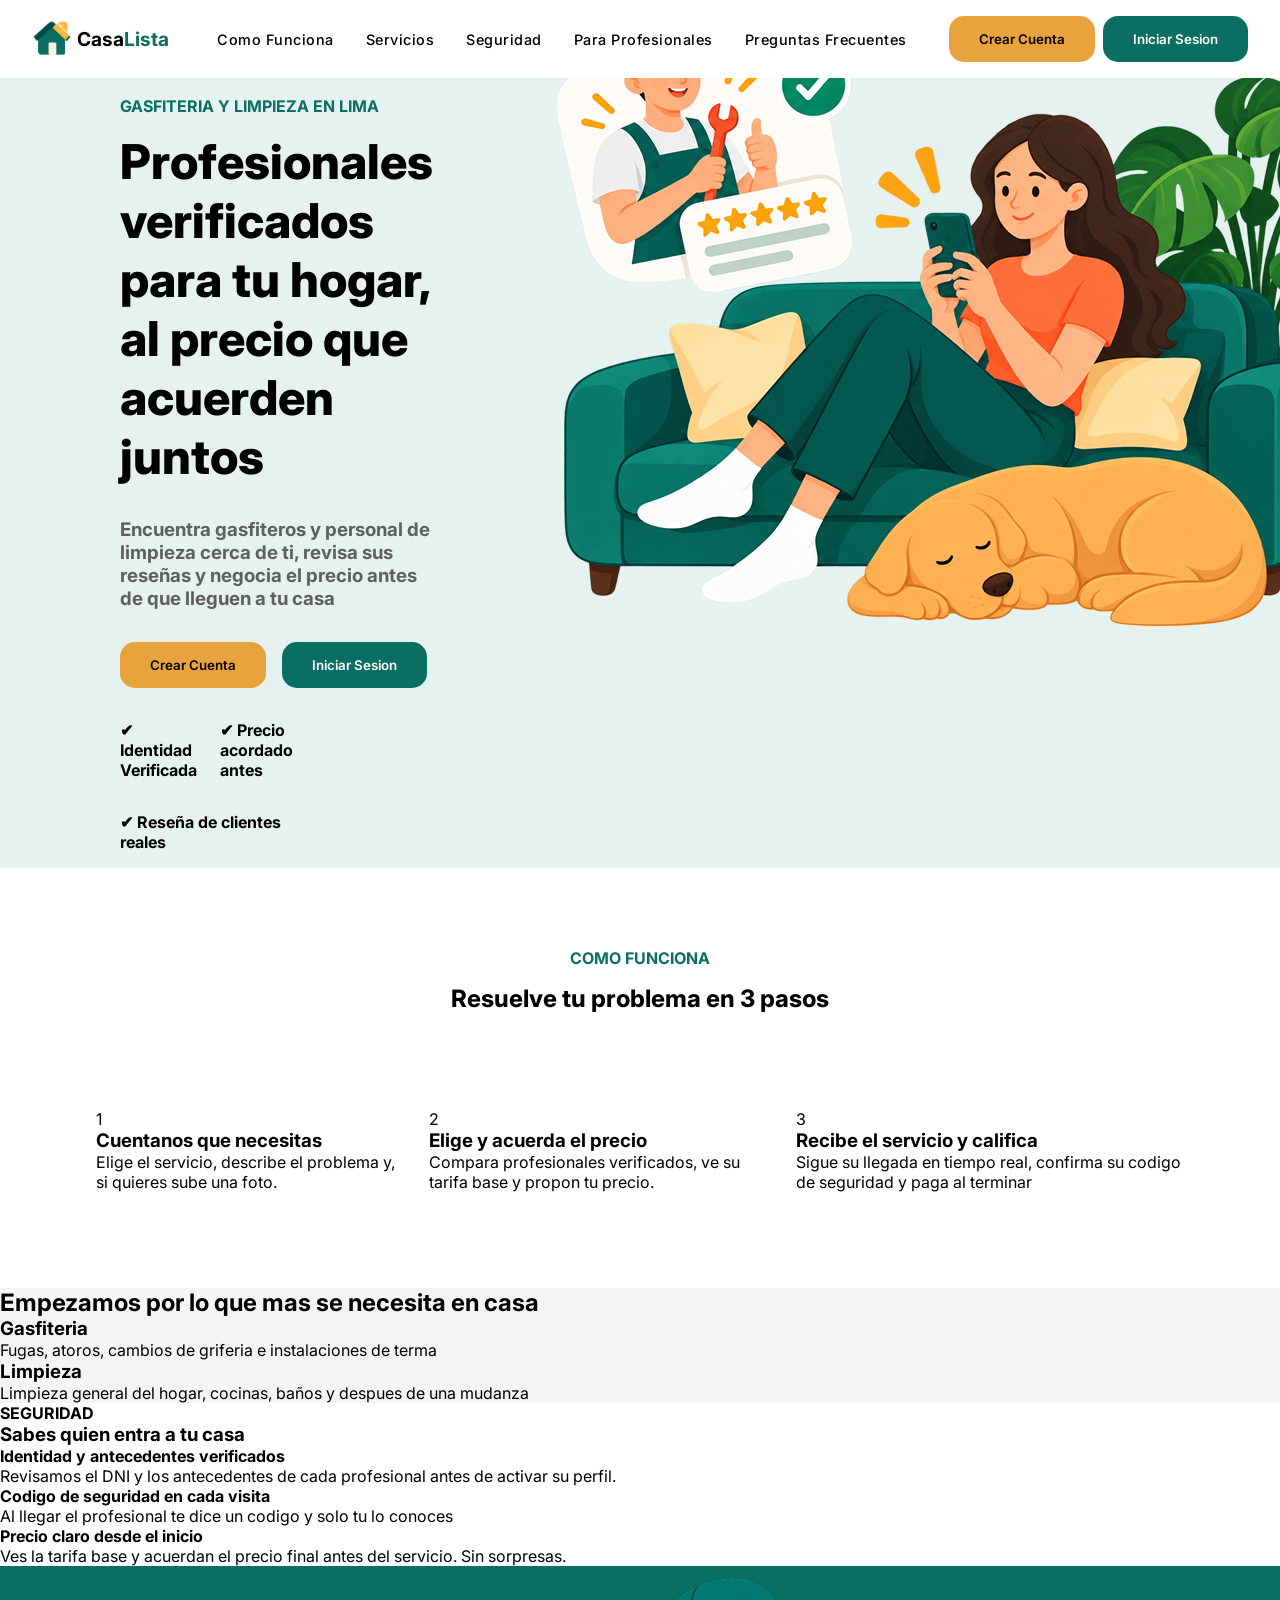
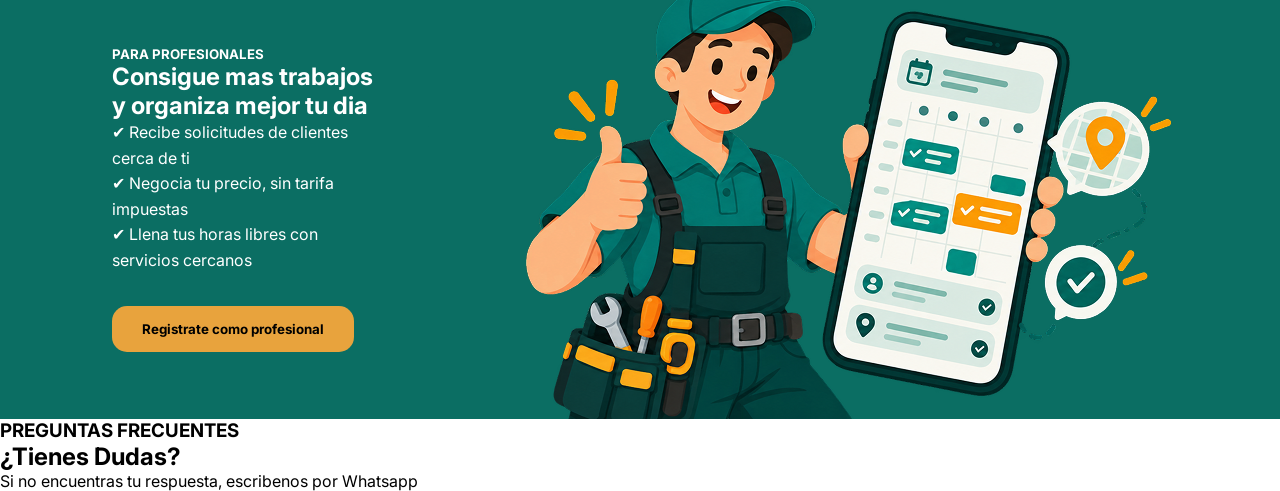
==== LandingPage/index.html @ d32127ce "volviendolo responsive" ====
<!DOCTYPE html>
<html lang="es">
<head>
    <meta charset="UTF-8">
    <meta name="viewport" content="width=device-width, initial-scale=1.0">
    <title>CasaLista</title>
    <link rel="stylesheet" href="style.css">
    <link href="https://fonts.googleapis.com/css2?family=Inter:ital,opsz,wght@0,14..32,100..900;1,14..32,100..900&display=swap" rel="stylesheet">
</head>
<body>
    <div class="BarraProgreso" id="Progreso"></div>
        <header>
            <nav>
                <div class="NavegarIzquierda">
                    <a href="#" class="LogoCasaLista">
                        <img class="IconoLogo" src="img/IconoLogo.png" alt="Logo CasaLista">
                        <span><span class="TextoLogoCasa">Casa</span><span class="TextoLogoLista">Lista</span></span>
                    </a>

                    <ul class="NavegarLink">
                        <li><a href="#ComoFunciona">Como Funciona</a></li>
                        <li><a href="#Servicios">Servicios</a></li>
                        <li><a href="#Seguridad">Seguridad</a></li>
                        <li><a href="#ParaProfesionales">Para Profesionales</a></li>
                        <li><a href="#PreguntasFrecuentes">Preguntas Frecuentes</a></li>
                    </ul>
                </div>

                <div class="NavegarBotones">
                    <button class="BotonCrearCuentaCabecera">Crear Cuenta</button>
                    <button class="BotonIniciarSesionCabecera">Iniciar Sesion</button>
                </div>
            </nav>
        </header>
    </div>

    <main>
        <section class="body1">
            <div class="ColumnaBody1">
        
                <h4 class="Frase1">GASFITERIA Y LIMPIEZA EN LIMA</h4>

                <h1 class="Frase2">Profesionales verificados para tu hogar, al precio que acuerden juntos</h1>

                <h3 class="Frase3">Encuentra gasfiteros y personal de limpieza cerca de ti, revisa sus reseñas y negocia el precio antes de que lleguen a tu casa</h3>
                
                <div class="BotonesBody1">
                    <button class="BtonCrearCuenta">Crear Cuenta</button>
                
                    <button class="BtonIniciarSesion">Iniciar Sesion</button>
                </div>
                
                <ul class="Checks1">
                    <li>✔ Identidad Verificada</li>
                    <li>✔ Precio acordado antes</li>
                </ul>

                <ul class="Checks2">
                    <li>✔ Reseña de clientes reales</li>
                </ul>
            </div>

            <div class="ImagenLandingPage1">
                <img src="img/LandingPage1.png" alt="Persona sentanda en un sofa usando la plataforma de CasaLista">
            </div>

        </section>

        <section class="Body2">

            <h4 class="Body2Frase1">COMO FUNCIONA</h4>
            <h2 class="Body2Frase2">Resuelve tu problema en 3 pasos</h2>
            <ol>
                <li class="PasosTarjeta">
                    <span class="PasoNumero">1</span>
                    <h3>Cuentanos que necesitas</h3>
                    <p>Elige el servicio, describe el problema y, si quieres sube una foto.</p>
                </li>

                <li class="PasosTarjeta">
                    <span class="PasoNumero">2</span>
                    <h3>Elige y acuerda el precio</h3>
                    <p>Compara profesionales verificados, ve su tarifa base y propon tu precio.</p>
                </li>

                <li class="PasosTarjeta">
                    <span class="PasoNumero">3</span>
                    <h3>Recibe el servicio y califica</h3>
                    <p>Sigue su llegada en tiempo real, confirma su codigo de seguridad y paga al terminar</p>
                </li>
            </ol>

        </section>

        <section class="Body3">

            <h2>Empezamos por lo que mas se necesita en casa</h2>

            <ol>
                <li class="NecesitaEnCasa">
                    <span></span>
                    <h3>Gasfiteria</h3>
                    <p>Fugas, atoros, cambios de griferia e instalaciones de terma</p>
                </li>

                <li class="NecesitaEnCasa">
                    <span></span>
                    <h3>Limpieza</h3>
                    <p>Limpieza general del hogar, cocinas, baños y despues de una mudanza</p>
                </li>
            </ol>

        </section>

        <section>
            <h4>SEGURIDAD</h4>
            <h3>Sabes quien entra a tu casa</h3>
            <ul>
                <li>
                    <h4>Identidad y antecedentes verificados</h4>
                    <p>Revisamos el DNI y los antecedentes de cada profesional antes de activar su perfil.</p>
                </li>

                <li>
                    <h4>Codigo de seguridad en cada visita</h4>
                    <p>Al llegar el profesional te dice un codigo y solo tu lo conoces</p>
                </li>
                
                <li>
                    <h4>Precio claro desde el inicio</h4>
                    <p>Ves la tarifa base y acuerdan el precio final antes del servicio. Sin sorpresas.</p>
                </li>
            </ul>  
        </section>

        <section class="Body5">
            <div class="FrasesBody5">
                <h5>PARA PROFESIONALES</h5>
                <h2>Consigue mas trabajos y organiza mejor tu dia</h2>
                <ul>
                    <li>✔ Recibe solicitudes de clientes cerca de ti</li>
                    <li>✔ Negocia tu precio, sin tarifa impuestas</li>
                    <li>✔ Llena tus horas libres con servicios cercanos</li>
                </ul>
                <button class="BotonRegistrateComoProfesional">Registrate como profesional</button>
            </div>
            <img src="img/ParaProfesionales.png" alt="Profesional agarrando un movil mostrando la app">
        </section>

        <section class="Body6">
            <h3>PREGUNTAS FRECUENTES</h3>
            <h2>¿Tienes Dudas?</h2>
            <p>Si no encuentras tu respuesta, escribenos por Whatsapp</p>
        </section>

    </main>

    <footer>

    </footer>

</body>
</html>
---- LandingPage/style.css ----
* {
    margin: 0;
    padding: 0;
    box-sizing: border-box;
    font-family: "Inter", sans-serif;

}

nav {
    display: flex;
    position: fixed;
    justify-content: space-between;
    align-items: center;
    padding: 1rem 2rem;
    width: 100%;
    background-color: white;
}

.NavegarIzquierda {
    display: flex;
    align-items: center;
    gap: 3rem;
}

.LogoCasaLista {
    display: flex;
    align-items: center;
    gap: 5px;
    text-decoration: none;
    flex-shrink: 0;
    font-family: "Inter", sans-serif;
}

.IconoLogo {
    width: 40px;
    height: 40px;
    object-fit: contain;
    display: block;
}

.LogoCasaLista > span {
    display: inline-block;
    font-size: 1.2rem;
    font-weight: 700;
    white-space: nowrap;
}

.TextoLogoCasa {
    color: black;
}

.TextoLogoLista{
    color: #0B6E63;
}

.NavegarLink {
    display: flex;
    align-items: center;
    gap: 2rem;
    list-style: none;
    font-family: "Inter", sans-serif;
    text-decoration: none;
}
.NavegarLink a {
    text-decoration: none;
    color: black;
    font-family: "Inter", sans-serif;
    font-size: 0.9rem;
    font-weight: 500;
    letter-spacing: 0.5px;
    transition: color 0.3s;
}
.NavegarLink a:hover, .NavegarLink a.activo {
    color: #0B6E63;
    text-decoration: none;
}
.NavegarBotones {
    display: flex;
    align-items: center;
    gap: 0.5rem;
    flex-shrink: 0;
}

.BotonCrearCuentaCabecera {
    background-color: #E8A33D;
    color: black;
    border: none;
    border-radius: 15px;
    font-family: "Inter", sans-serif;
    font-weight: 600;
    padding: 15px 30px;
    cursor: pointer;
    white-space: nowrap;
}

.BotonIniciarSesionCabecera {
    background-color: #0B6E63;
    color: white;
    border: none;
    border-radius: 15px;
    font-family: "Inter", sans-serif;
    font-weight: 600;
    padding: 15px 30px;
    cursor: pointer;
    white-space: nowrap;
}

.body1 {
    font-family: "Inter", sans-serif;
    background-color: #E6F2F0;
    display: flex;
}
.ColumnaBody1{
    width: 70%;
}
.ImagenLandingPage1{
    width: 30;
}
.Frase1 {
    color: #0B6E63;
    padding: 6rem 0rem 0rem 7.5rem;
}
.Frase2 {
    font-size: 3rem;
    font-weight:800;
    padding: 1rem 0rem 1rem 7.5rem;

}

.Frase3 {
    color: #5F5F5F;
    padding: 1rem 0rem 1rem 7.5rem;

}
.BotonesBody1{
    display: flex;
    padding: 1rem 0rem 1rem 7.5rem;
    align-items: center;
    gap: 1rem;
    flex-shrink: 0;
    
}
.BtonCrearCuenta {
    background-color: #E8A33D;
    color: black;
    border: none;
    border-radius: 15px;
    font-family: "Inter", sans-serif;
    font-weight: 600;
    padding: 15px 30px;
    cursor: pointer;
    white-space: nowrap;
}

.BtonIniciarSesion {
    background-color: #0B6E63;
    color: white;
    border: none;
    border-radius: 15px;
    font-family: "Inter", sans-serif;
    font-weight: 600;
    padding: 15px 30px;
    cursor: pointer;
    white-space: nowrap;
}
.Checks1{
    display: flex;
    padding: 1rem 7.5rem 1rem 7.5rem;
    align-items: center;
    gap: 1rem;
    list-style-type: none;
    font-weight: 700;
}
.Checks2{
    padding: 1rem 7.5rem 1rem 7.5rem;
    align-items: center;
    list-style-type: none;
    font-weight: 700;

}

.Body2{
    background-color: white;
}
.Body2Frase1{
    text-align: center;
    color: #0B6E63;
    padding: 5rem 0rem 1rem 0rem;
}
.Body2Frase2{
    text-align: center;
    font-weight: 750;
}
.Body2 ol{
    display: flex;
    list-style-type: none;
    padding: 6rem;
    align-items: center;
    gap: 2rem;
    
}
.Body3{
    background-color: #F4F4F4;
}
.Body5{
    background-color: #0B6E63;
    display: flex;
}
.FrasesBody5{
    color: white;
    padding: 5rem 0rem 3rem 7rem;
}
.FrasesBody5 ul{
    line-height: 1.6;
    list-style-type: none;
    padding: 0rem 0rem 2rem 0rem;
}
.BotonRegistrateComoProfesional{
    background-color: #E8A33D;
    border-radius: 15px;
    border: none;
    padding: 15px 30px;
    font-weight: 700;
}

@media (max-width: 768px) {
    .body1{
        flex-direction: column;
    }
    .Body5 {
        flex-direction: column; /* Esto cambia la fila por una columna */
    }
    .FrasesBody5{
        padding: 5rem 1rem 3rem 1rem;
    }
}
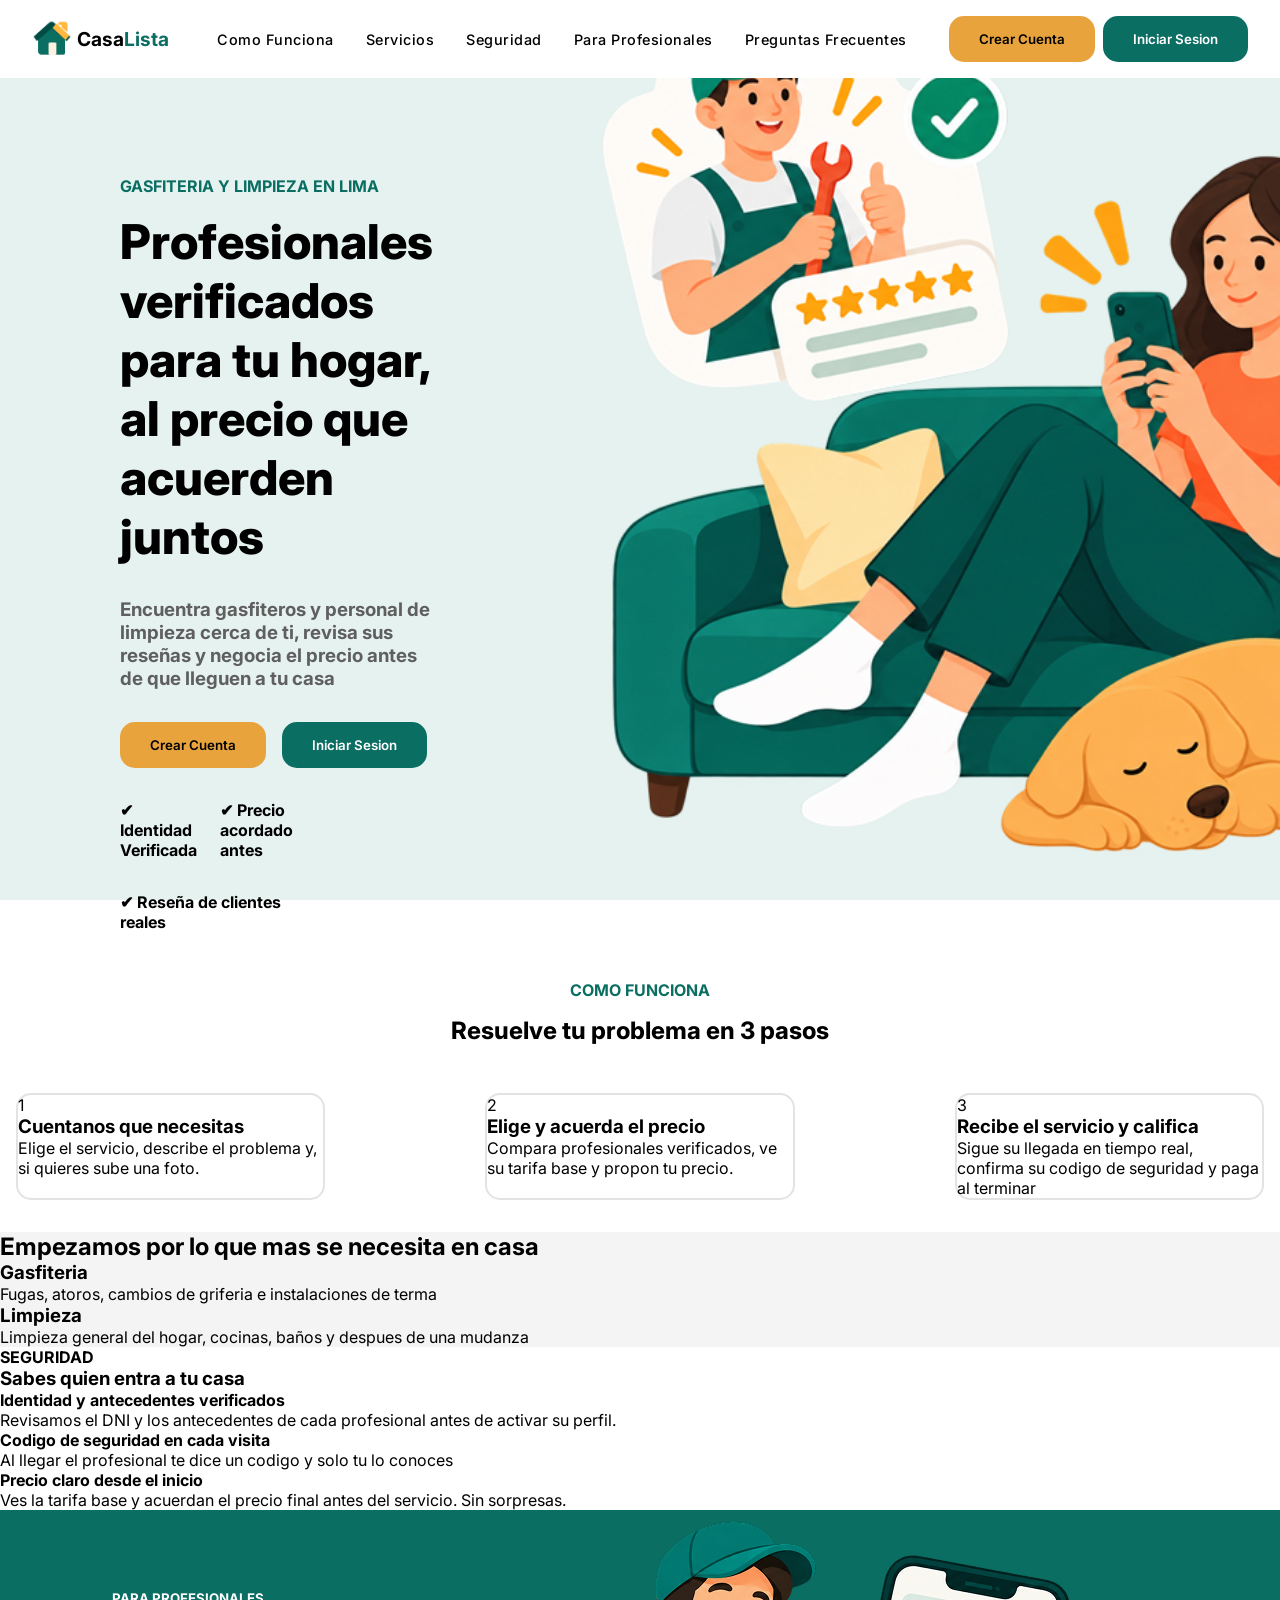
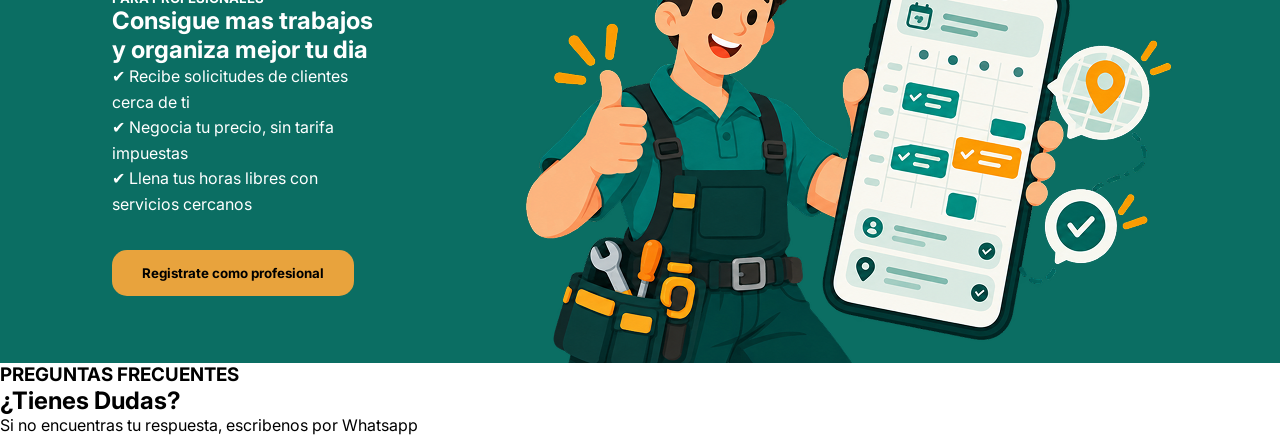
==== commit 872a5723: "avance" ====
--- a/LandingPage/index.html
+++ b/LandingPage/index.html
@@ -6,6 +6,7 @@
     <title>CasaLista</title>
     <link rel="stylesheet" href="style.css">
     <link href="https://fonts.googleapis.com/css2?family=Inter:ital,opsz,wght@0,14..32,100..900;1,14..32,100..900&display=swap" rel="stylesheet">
+    <link rel="icon" href="img/IconoLogo.png" type="img/png">
 </head>
 <body>
     <div class="BarraProgreso" id="Progreso"></div>
@@ -36,7 +37,7 @@
 
     <main>
         <section class="body1">
-            <div class="ColumnaBody1">
+            <div class="FrasesBody1">
         
                 <h4 class="Frase1">GASFITERIA Y LIMPIEZA EN LIMA</h4>
 
@@ -60,9 +61,8 @@
                 </ul>
             </div>
 
-            <div class="ImagenLandingPage1">
-                <img src="img/LandingPage1.png" alt="Persona sentanda en un sofa usando la plataforma de CasaLista">
-            </div>
+            <img class="ImagenLandingPage1" src="img/LandingPage1.png" alt="Persona sentanda en un sofa usando la plataforma de CasaLista">
+
 
         </section>
 
@@ -70,25 +70,27 @@
 
             <h4 class="Body2Frase1">COMO FUNCIONA</h4>
             <h2 class="Body2Frase2">Resuelve tu problema en 3 pasos</h2>
-            <ol>
-                <li class="PasosTarjeta">
+            
+            <div class="ContenedorPasos">
+
+                <div class="PasosTarjeta">
                     <span class="PasoNumero">1</span>
                     <h3>Cuentanos que necesitas</h3>
                     <p>Elige el servicio, describe el problema y, si quieres sube una foto.</p>
-                </li>
+                </div>
 
-                <li class="PasosTarjeta">
+                <div class="PasosTarjeta">
                     <span class="PasoNumero">2</span>
                     <h3>Elige y acuerda el precio</h3>
                     <p>Compara profesionales verificados, ve su tarifa base y propon tu precio.</p>
-                </li>
+                </div>
 
-                <li class="PasosTarjeta">
+                <div class="PasosTarjeta">
                     <span class="PasoNumero">3</span>
                     <h3>Recibe el servicio y califica</h3>
                     <p>Sigue su llegada en tiempo real, confirma su codigo de seguridad y paga al terminar</p>
-                </li>
-            </ol>
+                </div>
+            </div>
 
         </section>
 
--- a/LandingPage/style.css
+++ b/LandingPage/style.css
@@ -1,15 +1,15 @@
-
 * {
     margin: 0;
     padding: 0;
     box-sizing: border-box;
     font-family: "Inter", sans-serif;
-
 }
 
 nav {
-    display: flex;
     position: fixed;
+    top: 0; left: 0; right: 0;
+    z-index: 100;
+    display: flex;
     justify-content: space-between;
     align-items: center;
     padding: 1rem 2rem;
@@ -29,7 +29,6 @@
     gap: 5px;
     text-decoration: none;
     flex-shrink: 0;
-    font-family: "Inter", sans-serif;
 }
 
 .IconoLogo {
@@ -59,13 +58,11 @@
     align-items: center;
     gap: 2rem;
     list-style: none;
-    font-family: "Inter", sans-serif;
     text-decoration: none;
 }
 .NavegarLink a {
     text-decoration: none;
     color: black;
-    font-family: "Inter", sans-serif;
     font-size: 0.9rem;
     font-weight: 500;
     letter-spacing: 0.5px;
@@ -87,7 +84,6 @@
     color: black;
     border: none;
     border-radius: 15px;
-    font-family: "Inter", sans-serif;
     font-weight: 600;
     padding: 15px 30px;
     cursor: pointer;
@@ -99,7 +95,6 @@
     color: white;
     border: none;
     border-radius: 15px;
-    font-family: "Inter", sans-serif;
     font-weight: 600;
     padding: 15px 30px;
     cursor: pointer;
@@ -107,25 +102,20 @@
 }
 
 .body1 {
-    font-family: "Inter", sans-serif;
     background-color: #E6F2F0;
     display: flex;
-}
-.ColumnaBody1{
-    width: 70%;
-}
-.ImagenLandingPage1{
-    width: 30;
-}
+    width: 100vw;
+    height: 100vh;
+}
+
 .Frase1 {
     color: #0B6E63;
-    padding: 6rem 0rem 0rem 7.5rem;
+    padding: 11rem 0rem 0rem 7.5rem;
 }
 .Frase2 {
     font-size: 3rem;
     font-weight:800;
     padding: 1rem 0rem 1rem 7.5rem;
-
 }
 
 .Frase3 {
@@ -146,7 +136,6 @@
     color: black;
     border: none;
     border-radius: 15px;
-    font-family: "Inter", sans-serif;
     font-weight: 600;
     padding: 15px 30px;
     cursor: pointer;
@@ -158,7 +147,6 @@
     color: white;
     border: none;
     border-radius: 15px;
-    font-family: "Inter", sans-serif;
     font-weight: 600;
     padding: 15px 30px;
     cursor: pointer;
@@ -177,7 +165,6 @@
     align-items: center;
     list-style-type: none;
     font-weight: 700;
-
 }
 
 .Body2{
@@ -200,6 +187,16 @@
     gap: 2rem;
     
 }
+.ContenedorPasos{
+    padding: 3rem 1rem 2rem 1rem;
+    display: grid;
+    grid-template-columns: 1fr 1fr 1fr;
+    gap: 10rem;
+}
+.PasosTarjeta{
+    border: 2px solid #E3E3E3;
+    border-radius: 15px;
+}
 .Body3{
     background-color: #F4F4F4;
 }
@@ -228,8 +225,59 @@
     .body1{
         flex-direction: column;
     }
+    .Frase1 {
+        padding: 7rem 0rem 0rem 1rem;
+    }
+    .Frase2 {
+        font-size: 2rem;
+        padding: 1rem 0rem 0rem 1rem;
+
+    }
+    .Frase3 {
+        font-size: 0.90rem;
+        padding: 1rem 1rem 1rem 1rem;
+    }
+    .BotonesBody1{
+        padding: 1rem 1rem 1rem 1rem;
+        flex-direction: column;
+    }
+    .BtonCrearCuenta{
+        padding: 15px 40%;
+    }
+    .BtonIniciarSesion{
+        padding: 15px 40%;
+    }
+    .Checks1{
+        padding: 1rem 0rem 1rem 1.5rem;
+        align-items: center;
+        gap: 2rem;
+        list-style-type: none;
+        font-weight: 600;
+        font-size: 0.8rem;
+    }
+    .Checks2{
+        padding: 1rem 0rem 1rem 1.5rem;
+        align-items: center;
+        gap: 2rem;
+        list-style-type: none;
+        font-weight: 600;
+        font-size: 0.8rem;
+    }
+
+    .Body2Frase1{
+        text-align: left;
+        flex-direction: column;
+        color: #0B6E63;
+
+        padding: 5rem 0rem 1rem 0rem;
+    }
+    .Body2Frase2{
+        text-align: left;
+        flex-direction: column;
+        font-weight: 750;
+    }
     .Body5 {
-        flex-direction: column; /* Esto cambia la fila por una columna */
+        flex-direction: column; 
     }
     .FrasesBody5{
         padding: 5rem 1rem 3rem 1rem;
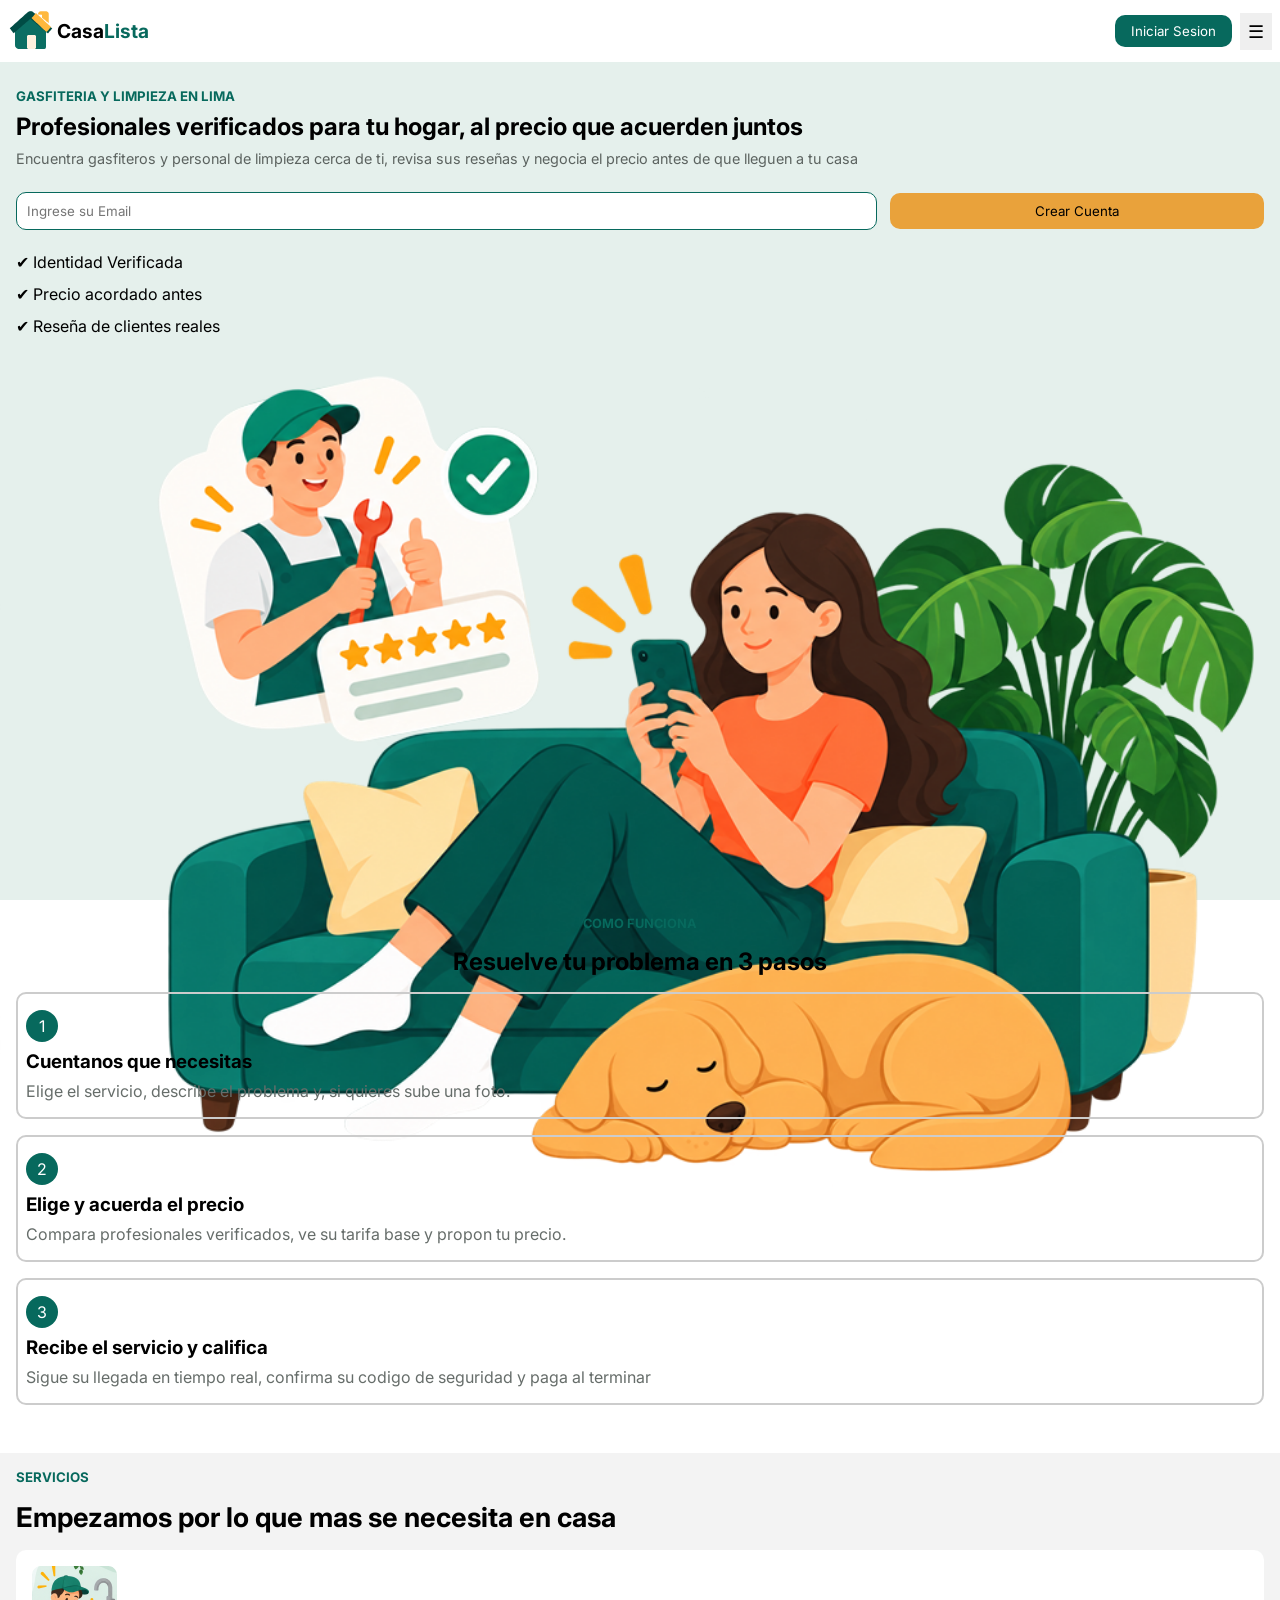
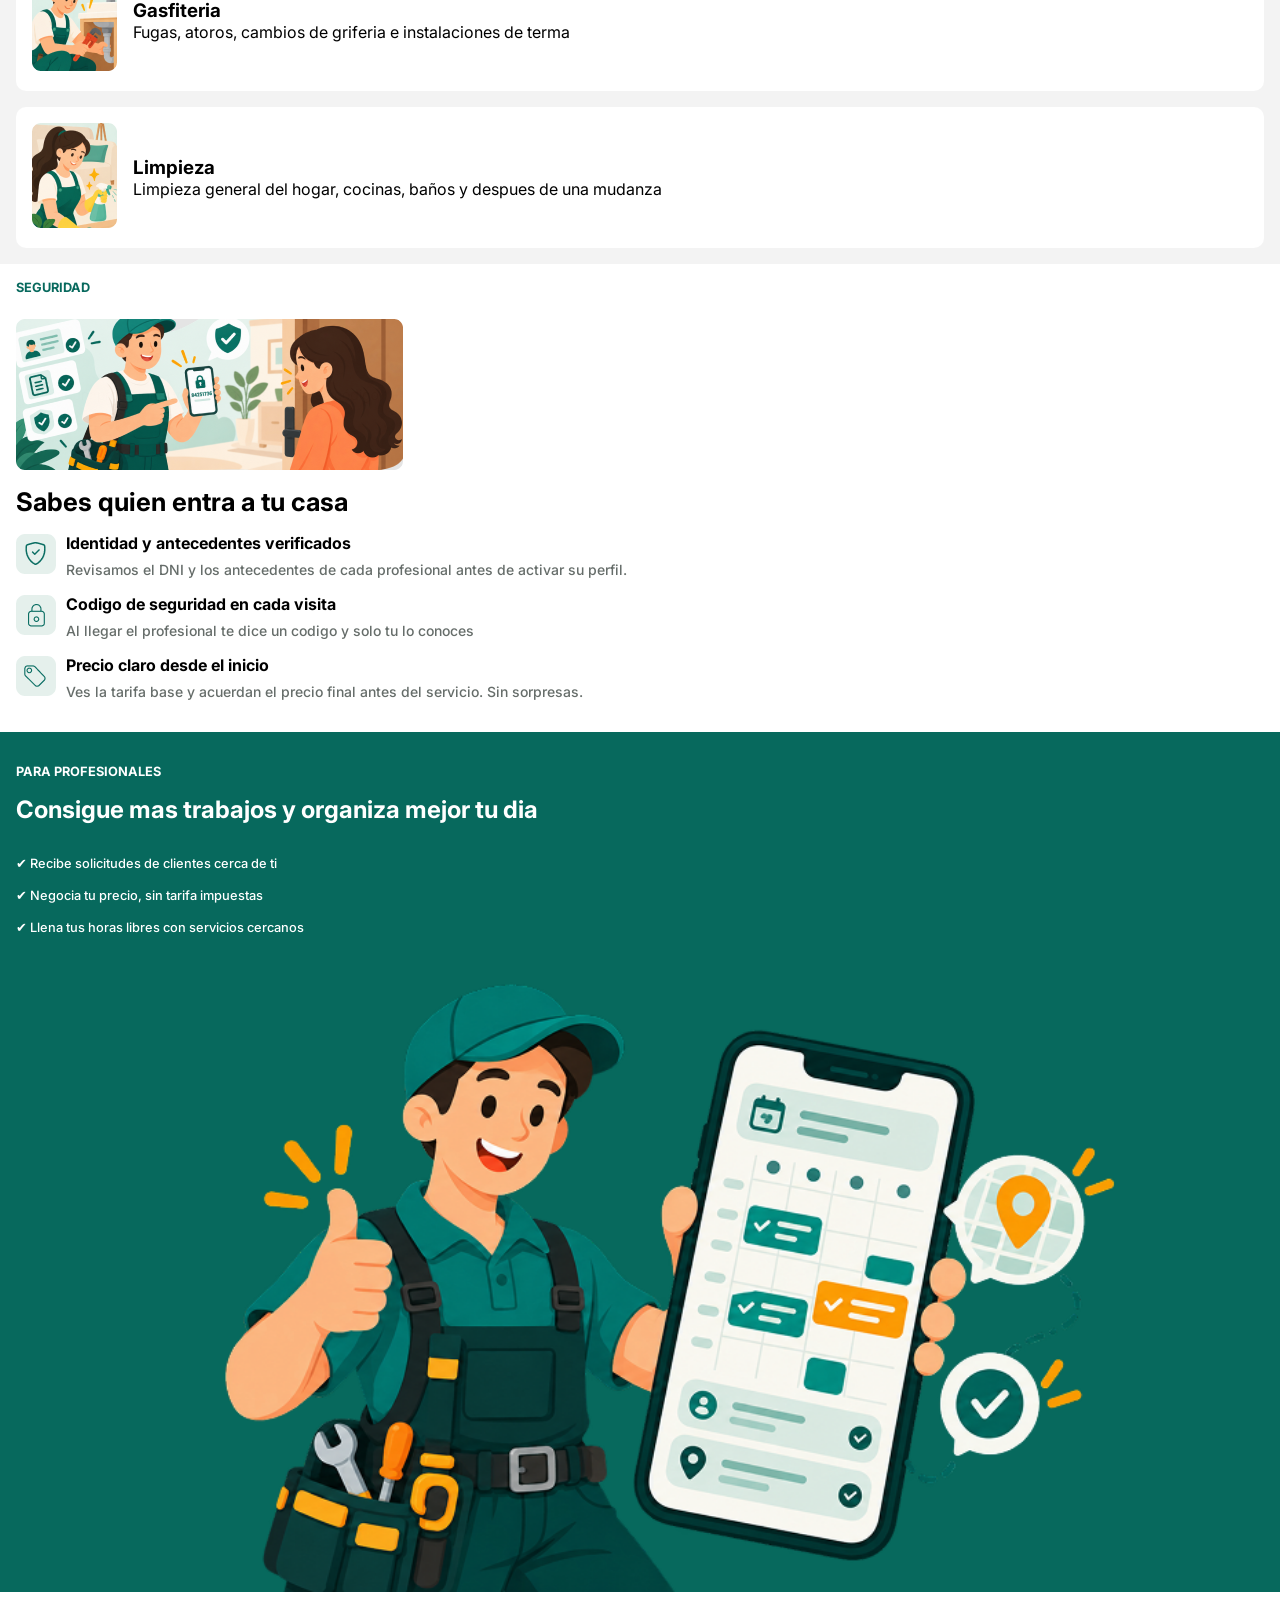
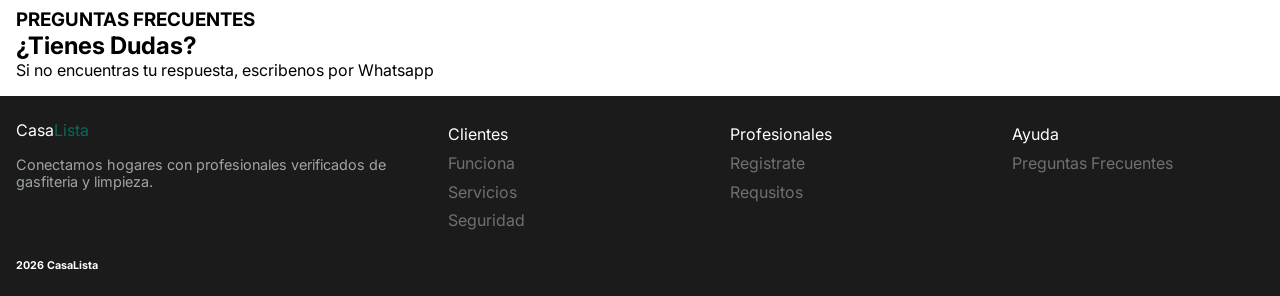
==== commit f372780e: "Actualiza landing page y sección de seguridad" ====
--- a/LandingPage/index.html
+++ b/LandingPage/index.html
@@ -12,66 +12,70 @@
     <div class="BarraProgreso" id="Progreso"></div>
         <header>
             <nav>
-                <div class="NavegarIzquierda">
-                    <a href="#" class="LogoCasaLista">
-                        <img class="IconoLogo" src="img/IconoLogo.png" alt="Logo CasaLista">
-                        <span><span class="TextoLogoCasa">Casa</span><span class="TextoLogoLista">Lista</span></span>
-                    </a>
-
-                    <ul class="NavegarLink">
-                        <li><a href="#ComoFunciona">Como Funciona</a></li>
-                        <li><a href="#Servicios">Servicios</a></li>
-                        <li><a href="#Seguridad">Seguridad</a></li>
-                        <li><a href="#ParaProfesionales">Para Profesionales</a></li>
-                        <li><a href="#PreguntasFrecuentes">Preguntas Frecuentes</a></li>
-                    </ul>
-                </div>
-
-                <div class="NavegarBotones">
-                    <button class="BotonCrearCuentaCabecera">Crear Cuenta</button>
-                    <button class="BotonIniciarSesionCabecera">Iniciar Sesion</button>
+                <div class="NavegadorContenedor">
+                    <div class="ContenedorIzquierda">
+
+                        <a href="#" class="LogoCasaLista">
+                            <img class="IconoLogo" src="img/IconoLogo.png" alt="Logo CasaLista">
+                            <span><span class="TextoLogoCasa">Casa</span><span class="TextoLogoLista">Lista</span></span>
+                        </a>
+
+                        <ul class="NavegarLink" id="NavLink">
+                            <li><a href="#ComoFunciona">Como Funciona</a></li>
+                            <li><a href="#Servicios">Servicios</a></li>
+                            <li><a href="#Seguridad">Seguridad</a></li>
+                            <li><a href="#ParaProfesionales">Para Profesionales</a></li>
+                            <li><a href="#PreguntasFrecuentes">Preguntas Frecuentes</a></li>
+                        </ul>
+
+                    </div>
+
+                    <div class="ContenedorDerecha">
+                        <button class="BotonIniciarSesionCabecera">Iniciar Sesion</button>
+                        <button class="MenuBoton" id="MenuBton">☰</button>
+                    </div>
                 </div>
             </nav>
         </header>
     </div>
 
     <main>
-        <section class="body1">
-            <div class="FrasesBody1">
+        <section class="Body1" id="Body1">
+            <div class="Contenedor1Body1">
         
-                <h4 class="Frase1">GASFITERIA Y LIMPIEZA EN LIMA</h4>
-
-                <h1 class="Frase2">Profesionales verificados para tu hogar, al precio que acuerden juntos</h1>
-
-                <h3 class="Frase3">Encuentra gasfiteros y personal de limpieza cerca de ti, revisa sus reseñas y negocia el precio antes de que lleguen a tu casa</h3>
+                <h5 class="Frase1Body1">GASFITERIA Y LIMPIEZA EN LIMA</h5>
+
+                <h1 class="Frase2Body1">Profesionales verificados para tu hogar, al precio que acuerden juntos</h1>
+
+                <h3 class="Frase3Body1">Encuentra gasfiteros y personal de limpieza cerca de ti, revisa sus reseñas y negocia el precio antes de que lleguen a tu casa</h3>
                 
                 <div class="BotonesBody1">
-                    <button class="BtonCrearCuenta">Crear Cuenta</button>
+                    <input class="EntradaEmail" type="text" name="EmailCrearCuenta" placeholder="Ingrese su Email">
+                    <button class="BotonCrearCuenta">Crear Cuenta</button>
+                </div>
                 
-                    <button class="BtonIniciarSesion">Iniciar Sesion</button>
-                </div>
-                
-                <ul class="Checks1">
+                <ul class="ChecksBody1">
                     <li>✔ Identidad Verificada</li>
                     <li>✔ Precio acordado antes</li>
-                </ul>
-
-                <ul class="Checks2">
                     <li>✔ Reseña de clientes reales</li>
                 </ul>
-            </div>
-
-            <img class="ImagenLandingPage1" src="img/LandingPage1.png" alt="Persona sentanda en un sofa usando la plataforma de CasaLista">
-
-
+
+            </div>
+            <div class="Contenedor2Body1">
+                <img class="ImagenLandingContenedor2" src="img/LandingPage1.png" alt="Persona sentanda en un sofa usando la plataforma de CasaLista">
+            </div>
+            
+        
         </section>
 
         <section class="Body2">
 
-            <h4 class="Body2Frase1">COMO FUNCIONA</h4>
-            <h2 class="Body2Frase2">Resuelve tu problema en 3 pasos</h2>
-            
-            <div class="ContenedorPasos">
+            
+            <h4 class="Frase1Body2">COMO FUNCIONA</h4>
+            <h2 class="Frase2Body2">Resuelve tu problema en 3 pasos</h2>
+            
+
+            <div class="Contenedor1Body2">
 
                 <div class="PasosTarjeta">
                     <span class="PasoNumero">1</span>
@@ -95,48 +99,81 @@
         </section>
 
         <section class="Body3">
+            
+            <h5>SERVICIOS</h5>
 
             <h2>Empezamos por lo que mas se necesita en casa</h2>
-
-            <ol>
-                <li class="NecesitaEnCasa">
-                    <span></span>
-                    <h3>Gasfiteria</h3>
-                    <p>Fugas, atoros, cambios de griferia e instalaciones de terma</p>
-                </li>
-
-                <li class="NecesitaEnCasa">
-                    <span></span>
-                    <h3>Limpieza</h3>
-                    <p>Limpieza general del hogar, cocinas, baños y despues de una mudanza</p>
-                </li>
-            </ol>
-
-        </section>
-
-        <section>
-            <h4>SEGURIDAD</h4>
+            <div class="Contenedor1Body3">
+
+                <div class="ServicioTarjeta">
+                    <div>
+                        <img src="img/GasfiteriaBody3.png" alt="Profesional arreglando un lavabo">
+                    </div>
+                    <div>
+                        <h3>Gasfiteria</h3>
+                        <p>Fugas, atoros, cambios de griferia e instalaciones de terma</p>
+                    </div>
+                </div>
+
+                <div class="ServicioTarjeta">
+                    <div>
+                        <img src="img/LimpiezaBody3.png" alt="Profesional limpiando">
+                    </div>
+                    <div>
+                        <h3>Limpieza</h3>
+                        <p>Limpieza general del hogar, cocinas, baños y despues de una mudanza</p>
+                    </div>
+                </div>
+
+            </div>
+
+        </section>
+
+        <section class="Body4">
+
+            
+            <h5>SEGURIDAD</h5>
+
+            <div class="Contenedor1Body4">
+                <img class="SeguridadBody4" src="img/SeguridadBody4.png" alt="Profesional mostrando su codigo de seguridad">
+            </div>
+
             <h3>Sabes quien entra a tu casa</h3>
-            <ul>
-                <li>
-                    <h4>Identidad y antecedentes verificados</h4>
-                    <p>Revisamos el DNI y los antecedentes de cada profesional antes de activar su perfil.</p>
-                </li>
-
-                <li>
-                    <h4>Codigo de seguridad en cada visita</h4>
-                    <p>Al llegar el profesional te dice un codigo y solo tu lo conoces</p>
-                </li>
+            <div class="Contenedor2Body4">
+                <div class="SeguridadTarjeta">
+                    <div>
+                        <img src="img/IconoSeguridad1Body4.png" alt="Simbolo de Escudo">
+                    </div>
+                    <div>
+                        <h4>Identidad y antecedentes verificados</h4>
+                        <p>Revisamos el DNI y los antecedentes de cada profesional antes de activar su perfil.</p>
+                    </div>
+                </div >
+
+                <div class="SeguridadTarjeta">
+                    <div>
+                        <img src="img/IconoSeguridad2Body4.png" alt="Simbolo de Candado">
+                    </div>
+                    <div>
+                        <h4>Codigo de seguridad en cada visita</h4>
+                        <p>Al llegar el profesional te dice un codigo y solo tu lo conoces</p>
+                    </div>
+                </div>
                 
-                <li>
-                    <h4>Precio claro desde el inicio</h4>
-                    <p>Ves la tarifa base y acuerdan el precio final antes del servicio. Sin sorpresas.</p>
-                </li>
-            </ul>  
+                <div class="SeguridadTarjeta">
+                    <div>
+                        <img src="img/IconoSeguridad3Body4.png" alt="Simbolo de Etiqueta">
+                    </div>
+                    <div>
+                        <h4>Precio claro desde el inicio</h4>
+                        <p>Ves la tarifa base y acuerdan el precio final antes del servicio. Sin sorpresas.</p>
+                    </div>
+                </div>
+            </div>  
         </section>
 
         <section class="Body5">
-            <div class="FrasesBody5">
+            <div class="Contenedor1Body5">
                 <h5>PARA PROFESIONALES</h5>
                 <h2>Consigue mas trabajos y organiza mejor tu dia</h2>
                 <ul>
@@ -144,9 +181,11 @@
                     <li>✔ Negocia tu precio, sin tarifa impuestas</li>
                     <li>✔ Llena tus horas libres con servicios cercanos</li>
                 </ul>
-                <button class="BotonRegistrateComoProfesional">Registrate como profesional</button>
-            </div>
-            <img src="img/ParaProfesionales.png" alt="Profesional agarrando un movil mostrando la app">
+            </div>
+            <div class="Contenedor2Body5">
+                <img class="ParaProfesionalesBody5" src="img/ParaProfesionales.png" alt="Profesional agarrando un movil mostrando la app">
+            </div>
+
         </section>
 
         <section class="Body6">
@@ -157,9 +196,39 @@
 
     </main>
 
-    <footer>
-
+    <footer class="Body7">
+
+        <div class="Contenedor1Body7">
+            <span><span class="FooterTextoLogoCasa">Casa</span><span class="FooterTextoLogoLista">Lista</span></span>
+            <p>Conectamos hogares con profesionales verificados de gasfiteria y limpieza.</p>
+        </div>
+
+        <div class="Contenedor2Body7">
+            <div class="TarjetaBody7">
+                <span>Clientes</span>
+                <ul>
+                    <li><a href="#Body1">Funciona</a></li>
+                    <li><a>Servicios</a></li>
+                    <li><a>Seguridad</a></li>
+                </ul>
+            </div>
+            <div class="TarjetaBody7">
+                <span>Profesionales</span>
+                <ul>
+                    <li><a href="#Body1">Registrate</a></li>
+                    <li><a>Requsitos</a></li>
+                </ul>
+            </div>
+            <div class="TarjetaBody7">
+                <span>Ayuda</span>
+                <ul>
+                    <li><a href="#Body1">Preguntas Frecuentes</a></li>
+                </ul>
+            </div>
+        </div>
+        
+        <h6>2026 CasaLista</h6>
     </footer>
-
+    <script src="script.js"></script>
 </body>
 </html>
--- a/LandingPage/style.css
+++ b/LandingPage/style.css
@@ -1,5 +1,5 @@
 * {
-    margin: 0;
+    margin: 0; /*crea un espacio exterior transparente alrededor de un elemento html*/
     padding: 0;
     box-sizing: border-box;
     font-family: "Inter", sans-serif;
@@ -9,277 +9,306 @@
     position: fixed;
     top: 0; left: 0; right: 0;
     z-index: 100;
+    background-color: white;
+}
+.NavegadorContenedor{
     display: flex;
     justify-content: space-between;
     align-items: center;
-    padding: 1rem 2rem;
-    width: 100%;
-    background-color: white;
-}
-
-.NavegarIzquierda {
-    display: flex;
-    align-items: center;
-    gap: 3rem;
-}
-
-.LogoCasaLista {
-    display: flex;
-    align-items: center;
-    gap: 5px;
+    padding: 0.5rem 0.5rem;
+    width: 100%;
+}
+.ContenedorIzquierda{
+    display: flex;
+    align-items: center;
+}
+.NavegarLink{
+    display: none;
+}
+.LogoCasaLista{
     text-decoration: none;
-    flex-shrink: 0;
-}
-
-.IconoLogo {
-    width: 40px;
-    height: 40px;
-    object-fit: contain;
+    font-size: 1.2rem;
+    font-weight:bolder;
+    display: flex;
+    align-items: center;
+    gap: 0.2rem;
+}
+.TextoLogoCasa{
+    color: black;
+}
+.TextoLogoLista{
+    color: #07695D;
+}
+.ContenedorDerecha{
+    display: flex;
+    align-items: center;
+    gap: 0.5rem;
+}
+.ContenedorDerecha p{
+    font-size: 1.7rem;
+    font-weight: 700;
+}
+.BotonIniciarSesionCabecera{
+    background-color: #07695D;
+    color: white;
+    padding: 0.5rem 1rem;
+    border-radius: 10px;
+    border:none;
+}
+.MenuBoton{
+    border: none;
+    font-size: 1.1rem;
+    padding: 0.5rem;
+}
+.Body1{
+    background-color: #E5F0EC;
+    max-height: 100vh;
+    display: flex;
+    flex-direction: column;
+}
+.Contenedor1Body1{
+    padding: 5rem 1rem 0.5rem 1rem;
+    height: 70%;
+}
+.Frase1Body1{
+    color: #07695D;
+    padding: 0.5rem 0rem;
+}
+
+.Frase3Body1{
+    color: #5C6360;
+    padding: 0.5rem 0rem;
+    font-size: 0.9rem;
+    font-weight: 400;
+    line-height: 1.2rem;
+}
+.BotonesBody1{
+    display: flex;
+    align-items: center;
+    justify-content: space-between;
+    width: 100%;
+    padding: 1rem 0rem;
+
+}
+.EntradaEmail{
+    border: 1px solid #07695D;
+    border-radius: 10px;
+    width: 69%;
+    box-sizing: border-box;
+    padding: 10px;
+
+}
+.BotonCrearCuenta{
+    background-color: #E9A23B;
+    border: none;
+    border-radius: 10px;
+    width: 30%;
+    padding: 10px;
+    cursor: pointer;
+}
+.ChecksBody1{
+    list-style-type: none;
+    line-height: 2rem;
+}
+.Contenedor2Body1{
+    height: 30%;
+    display: flex;
+    justify-content: center;
+    width: 100%;
+    padding: 1rem 0rem;
+    box-sizing: border-box;
+    justify-content: flex-end;
+    padding-bottom: 0;
+
+}
+.ImagenLandingContenedor2{
     display: block;
-}
-
-.LogoCasaLista > span {
-    display: inline-block;
-    font-size: 1.2rem;
-    font-weight: 700;
-    white-space: nowrap;
-}
-
-.TextoLogoCasa {
-    color: black;
-}
-
-.TextoLogoLista{
-    color: #0B6E63;
-}
-
-.NavegarLink {
-    display: flex;
-    align-items: center;
-    gap: 2rem;
-    list-style: none;
-    text-decoration: none;
-}
-.NavegarLink a {
-    text-decoration: none;
-    color: black;
-    font-size: 0.9rem;
-    font-weight: 500;
-    letter-spacing: 0.5px;
-    transition: color 0.3s;
-}
-.NavegarLink a:hover, .NavegarLink a.activo {
-    color: #0B6E63;
-    text-decoration: none;
-}
-.NavegarBotones {
-    display: flex;
-    align-items: center;
-    gap: 0.5rem;
-    flex-shrink: 0;
-}
-
-.BotonCrearCuentaCabecera {
-    background-color: #E8A33D;
-    color: black;
-    border: none;
-    border-radius: 15px;
-    font-weight: 600;
-    padding: 15px 30px;
-    cursor: pointer;
-    white-space: nowrap;
-}
-
-.BotonIniciarSesionCabecera {
-    background-color: #0B6E63;
-    color: white;
-    border: none;
-    border-radius: 15px;
-    font-weight: 600;
-    padding: 15px 30px;
-    cursor: pointer;
-    white-space: nowrap;
-}
-
-.body1 {
-    background-color: #E6F2F0;
-    display: flex;
-    width: 100vw;
-    height: 100vh;
-}
-
-.Frase1 {
-    color: #0B6E63;
-    padding: 11rem 0rem 0rem 7.5rem;
-}
-.Frase2 {
-    font-size: 3rem;
-    font-weight:800;
-    padding: 1rem 0rem 1rem 7.5rem;
-}
-
-.Frase3 {
-    color: #5F5F5F;
-    padding: 1rem 0rem 1rem 7.5rem;
-
-}
-.BotonesBody1{
-    display: flex;
-    padding: 1rem 0rem 1rem 7.5rem;
-    align-items: center;
-    gap: 1rem;
-    flex-shrink: 0;
-    
-}
-.BtonCrearCuenta {
-    background-color: #E8A33D;
-    color: black;
-    border: none;
-    border-radius: 15px;
-    font-weight: 600;
-    padding: 15px 30px;
-    cursor: pointer;
-    white-space: nowrap;
-}
-
-.BtonIniciarSesion {
-    background-color: #0B6E63;
-    color: white;
-    border: none;
-    border-radius: 15px;
-    font-weight: 600;
-    padding: 15px 30px;
-    cursor: pointer;
-    white-space: nowrap;
-}
-.Checks1{
-    display: flex;
-    padding: 1rem 7.5rem 1rem 7.5rem;
-    align-items: center;
-    gap: 1rem;
-    list-style-type: none;
-    font-weight: 700;
-}
-.Checks2{
-    padding: 1rem 7.5rem 1rem 7.5rem;
-    align-items: center;
-    list-style-type: none;
-    font-weight: 700;
-}
-
+    width: 100%;
+    height: auto;
+    align-self: center;
+    padding: 0rem 1rem 0rem 0rem;
+}
 .Body2{
     background-color: white;
-}
-.Body2Frase1{
     text-align: center;
-    color: #0B6E63;
-    padding: 5rem 0rem 1rem 0rem;
-}
-.Body2Frase2{
-    text-align: center;
-    font-weight: 750;
-}
-.Body2 ol{
-    display: flex;
+    padding: 0rem 1rem;
+}
+.Frase1Body2{
+    color: #07695D;
+    padding: 1rem 1rem;
+    font-size: 0.8rem;
+}
+.Frase2Body2{
+    color: black;
+    font-size: 1.5rem;
+}
+.Contenedor1Body2{
+    display: flex;
+    flex-direction: column;
+    padding: 1rem 0rem 3rem 0rem;
+    gap: 1rem;
+}
+.PasosTarjeta{
+    border: 2px solid #CCCCCC;
+    border-radius: 10px;
+    text-align: start;
+    padding: 1rem 0.5rem;
+}
+.PasosTarjeta span{
+    display: inline-flex;
+    justify-content: center;
+    align-items: center;
+    background-color: #07695D;
+    width: 2rem;
+    height: 2rem;
+    border-radius: 50%;
+    color: white;
+}
+.PasosTarjeta h3{
+    font-weight: 700;
+    padding: 0.5rem 0rem;
+}
+.PasosTarjeta p{
+    color: #666D6A;
+}
+.Body3{
+    background-color: #F3F3F3;
+    padding: 0rem 1rem;
+}
+.Body3 h2{
+    font-size: 1.7rem;
+}
+.Body3 h5{
+    color: #07695D;
+    padding: 1rem 0rem;
+}
+.Contenedor1Body3{
+    display: flex;
+    flex-direction: column;
+    padding: 1rem 0rem;
+    gap: 1rem;
+}
+.ServicioTarjeta{
+    display: flex;
+    align-items: center;
+    background-color: white;
+    border-radius: 10px;
+    gap:1rem;
+    padding: 1rem 1rem;
+}
+.Body4{
+    background-color: white;
+    padding: 1rem 1rem 2rem 1rem;
+}
+.Contenedor1Body4{
+    width: 100%;
+    max-width: 100%;
+}
+.SeguridadBody4{
+    display: block;
+    max-width: 100%;
+    height: auto;
+    padding: 1.5rem 0rem 0rem 0rem;
+}
+.Body4 h5{
+    font-size: 0.8rem;
+    color: #07695D;
+}
+.Body4 h3{
+    font-size: 1.6rem;
+    padding: 1rem 0rem;
+}
+.Contenedor2Body4{
+    display: flex;
+    flex-direction: column;
+    gap: 1rem;
+}
+.SeguridadTarjeta{
+    display: flex;
+    gap: 0.6rem;
+    align-items: center;
+}
+
+.SeguridadTarjeta h4{
+    font-size: 1rem;
+    padding: 0rem 0rem 0.5rem 0rem;
+}
+.SeguridadTarjeta p{
+    font-size: 14px;
+    font-weight: 500;
+    color: #666D6A;
+}
+.Body5{
+    background-color: #07695D;
+    padding: 1rem 1rem 0rem 1rem;
+    color: white;
+}
+.Contenedor1Body5 h5{
+    font-size: 0.8rem;
+    padding: 1rem 0rem;
+}
+
+.Contenedor1Body5 ul{
     list-style-type: none;
-    padding: 6rem;
-    align-items: center;
-    gap: 2rem;
-    
-}
-.ContenedorPasos{
-    padding: 3rem 1rem 2rem 1rem;
+    padding: 1.5rem 0rem;
+    line-height: 2rem;
+    font-size: 0.8rem;
+    font-weight: 500;
+}
+.Contenedor2Body5{
+    width: 100%;
+    max-width: 100%;
+}
+.ParaProfesionalesBody5{
+    width: 100%;
+    display: block;
+    max-width: 100%;
+    height: auto;
+}
+.Body6{
+    padding: 1rem 1rem;
+}
+.Body7{
+    background-color: #1B1B1B;
+    padding: 1rem 1rem;
+    color: white;
     display: grid;
-    grid-template-columns: 1fr 1fr 1fr;
-    gap: 10rem;
-}
-.PasosTarjeta{
-    border: 2px solid #E3E3E3;
-    border-radius: 15px;
-}
-.Body3{
-    background-color: #F4F4F4;
-}
-.Body5{
-    background-color: #0B6E63;
-    display: flex;
-}
-.FrasesBody5{
-    color: white;
-    padding: 5rem 0rem 3rem 7rem;
-}
-.FrasesBody5 ul{
-    line-height: 1.6;
+    grid-template-columns: 1fr;
+    gap: 1.5rem;
+    padding: 1.5rem 1rem;
+
+
+}
+.Contenedor2Body7{
+    display: grid;
+    grid-template-columns: repeat(auto-fit, minmax(150px, 1fr));
+    gap: 30px;
+}
+.FooterTextoLogoCasa{
+    color: white;
+}
+.FooterTextoLogoLista{
+    color: #07695D;
+}
+.Body7 p{
+    color: #9FA5A4;
+    padding: 1rem 0rem 0rem 0rem;
+    font-size: 0.9rem;
+}
+.TarjetaBody7{
+    line-height: 1.8rem;
+}
+.TarjetaBody7 ul{
     list-style-type: none;
-    padding: 0rem 0rem 2rem 0rem;
-}
-.BotonRegistrateComoProfesional{
-    background-color: #E8A33D;
-    border-radius: 15px;
-    border: none;
-    padding: 15px 30px;
-    font-weight: 700;
-}
-
-@media (max-width: 768px) {
-    .body1{
-        flex-direction: column;
-    }
-    .Frase1 {
-        padding: 7rem 0rem 0rem 1rem;
-    }
-    .Frase2 {
-        font-size: 2rem;
-        padding: 1rem 0rem 0rem 1rem;
-
-    }
-    .Frase3 {
-        font-size: 0.90rem;
-        padding: 1rem 1rem 1rem 1rem;
-    }
-    .BotonesBody1{
-        padding: 1rem 1rem 1rem 1rem;
-        flex-direction: column;
-    }
-    .BtonCrearCuenta{
-        padding: 15px 40%;
-    }
-    .BtonIniciarSesion{
-        padding: 15px 40%;
-    }
-    .Checks1{
-        padding: 1rem 0rem 1rem 1.5rem;
-        align-items: center;
-        gap: 2rem;
-        list-style-type: none;
-        font-weight: 600;
-        font-size: 0.8rem;
-    }
-    .Checks2{
-        padding: 1rem 0rem 1rem 1.5rem;
-        align-items: center;
-        gap: 2rem;
-        list-style-type: none;
-        font-weight: 600;
-        font-size: 0.8rem;
-    }
-
-    .Body2Frase1{
-        text-align: left;
-        flex-direction: column;
-        color: #0B6E63;
-
-        padding: 5rem 0rem 1rem 0rem;
-    }
-    .Body2Frase2{
-        text-align: left;
-        flex-direction: column;
-        font-weight: 750;
-    }
-    .Body5 {
-        flex-direction: column; 
-    }
-    .FrasesBody5{
-        padding: 5rem 1rem 3rem 1rem;
+}
+.TarjetaBody7 ul li a{
+    text-decoration: none;
+    color: #6E7170;
+
+}
+@media (min-width: 850px) {
+    .Body7 {
+        grid-template-columns: 1fr 2fr; 
+        align-items: start;
     }
 }
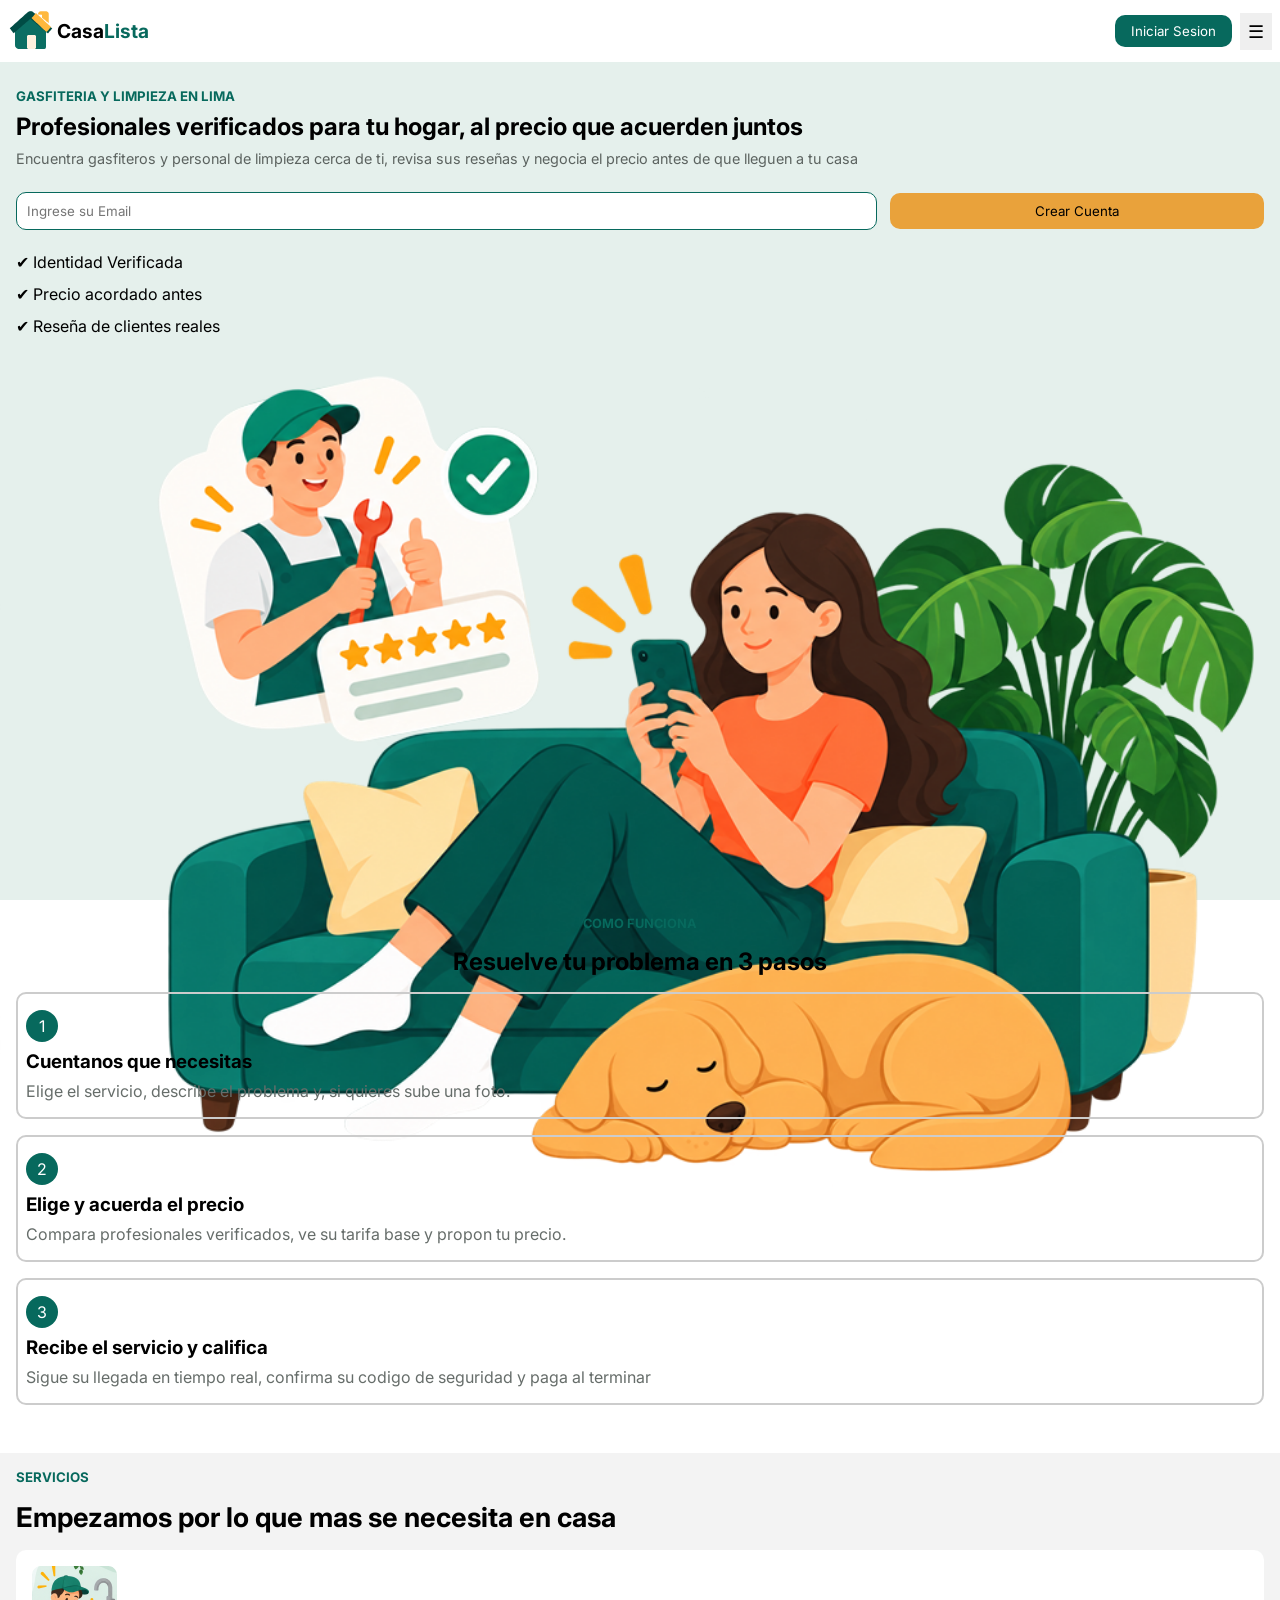
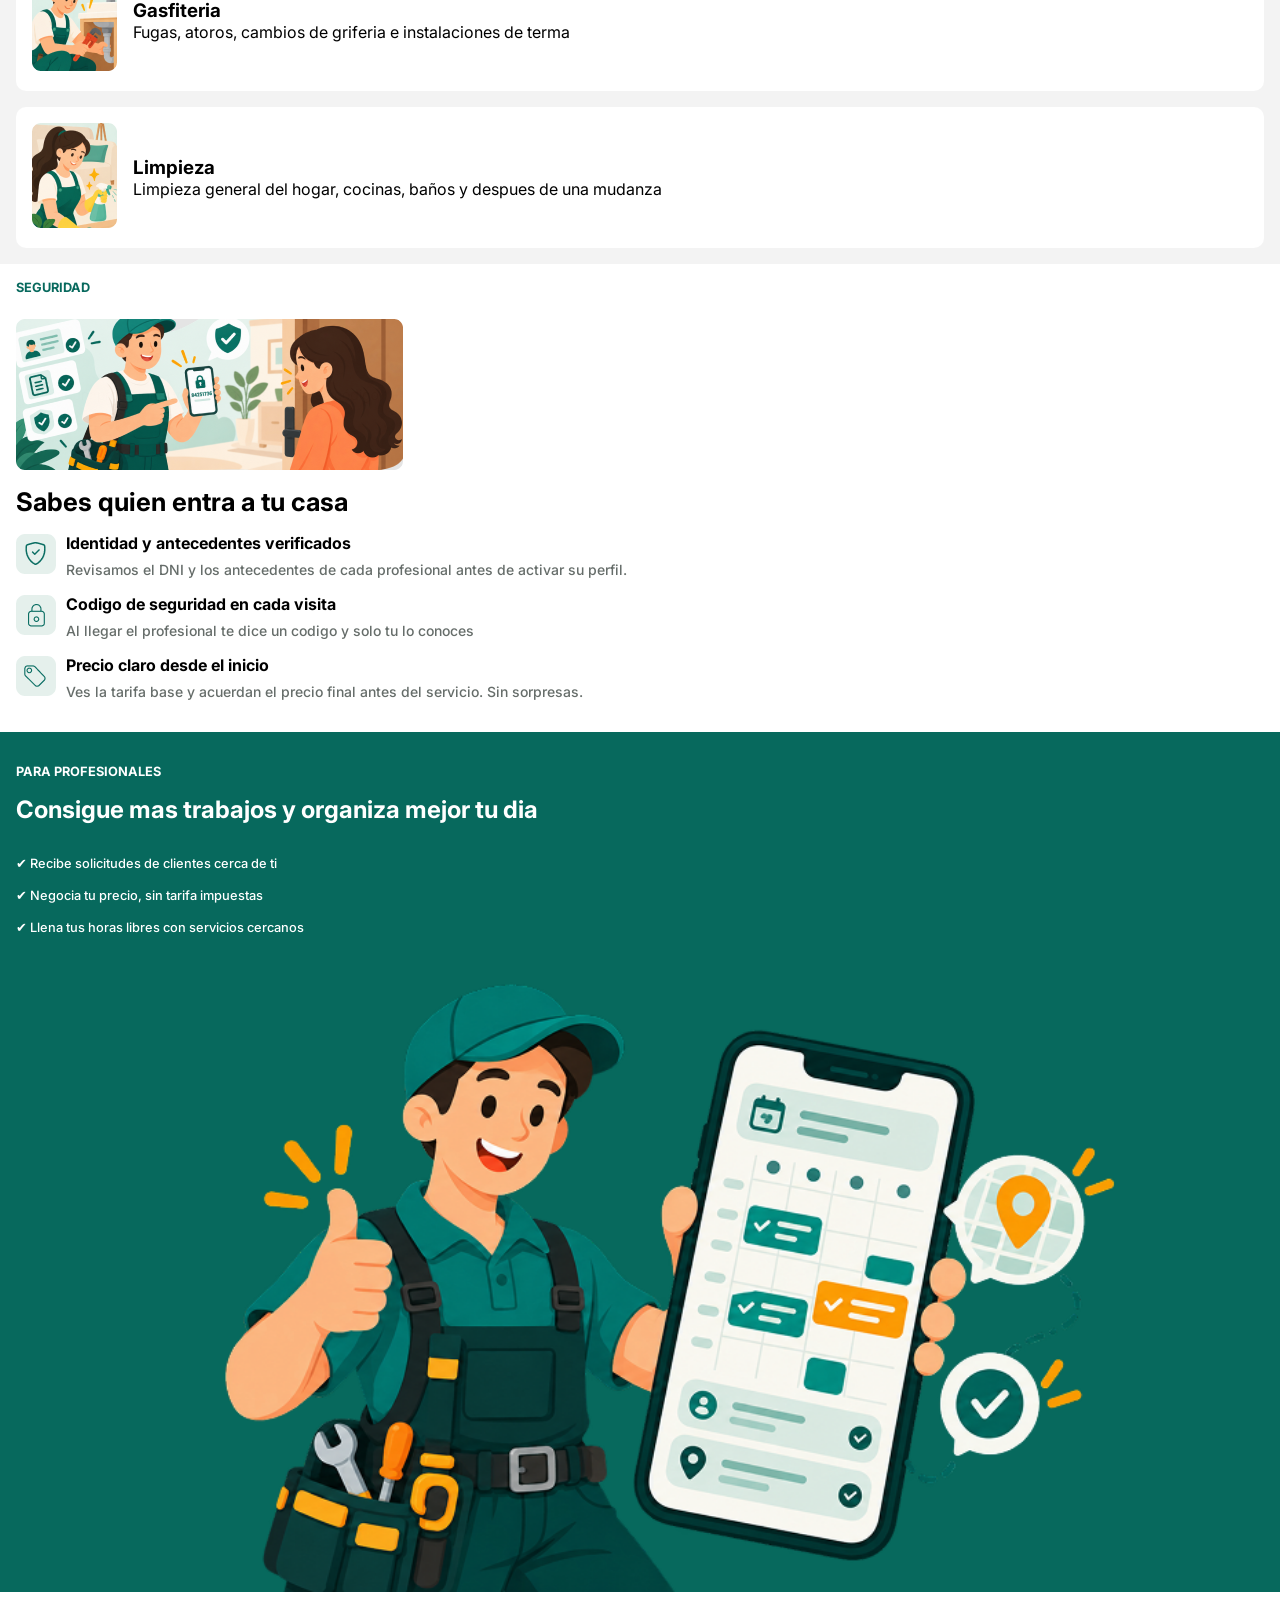
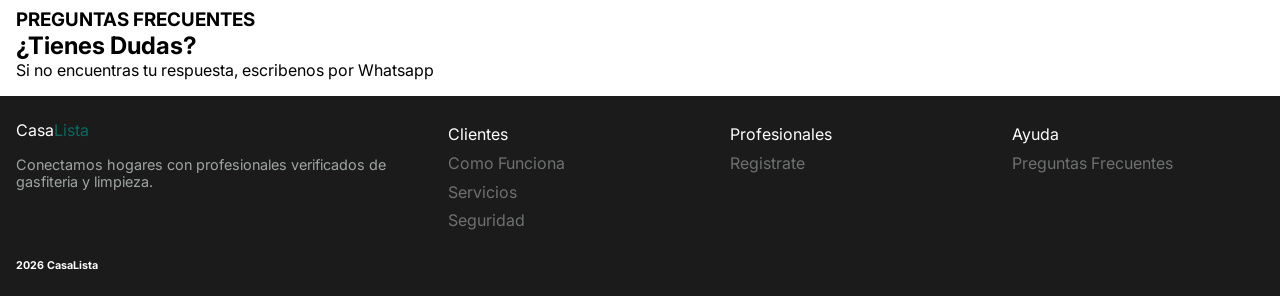
==== commit 86e7cd9a: "avance" ====
--- a/LandingPage/index.html
+++ b/LandingPage/index.html
@@ -31,7 +31,9 @@
                     </div>
 
                     <div class="ContenedorDerecha">
-                        <button class="BotonIniciarSesionCabecera">Iniciar Sesion</button>
+                        <a href="../Plataforma/auth/IniciarSesion.html">
+                            <button class="BotonIniciarSesionCabecera">Iniciar Sesion</button>
+                        </a>
                         <button class="MenuBoton" id="MenuBton">☰</button>
                     </div>
                 </div>
@@ -68,7 +70,7 @@
         
         </section>
 
-        <section class="Body2">
+        <section class="Body2" id="ComoFunciona">
 
             
             <h4 class="Frase1Body2">COMO FUNCIONA</h4>
@@ -98,7 +100,7 @@
 
         </section>
 
-        <section class="Body3">
+        <section class="Body3" id="Servicios">
             
             <h5>SERVICIOS</h5>
 
@@ -129,7 +131,7 @@
 
         </section>
 
-        <section class="Body4">
+        <section class="Body4" id="Seguridad">
 
             
             <h5>SEGURIDAD</h5>
@@ -172,7 +174,7 @@
             </div>  
         </section>
 
-        <section class="Body5">
+        <section class="Body5" id="ParaProfesionales">
             <div class="Contenedor1Body5">
                 <h5>PARA PROFESIONALES</h5>
                 <h2>Consigue mas trabajos y organiza mejor tu dia</h2>
@@ -188,7 +190,7 @@
 
         </section>
 
-        <section class="Body6">
+        <section class="Body6" id="PreguntasFrecuentes">
             <h3>PREGUNTAS FRECUENTES</h3>
             <h2>¿Tienes Dudas?</h2>
             <p>Si no encuentras tu respuesta, escribenos por Whatsapp</p>
@@ -207,26 +209,25 @@
             <div class="TarjetaBody7">
                 <span>Clientes</span>
                 <ul>
-                    <li><a href="#Body1">Funciona</a></li>
-                    <li><a>Servicios</a></li>
-                    <li><a>Seguridad</a></li>
+                    <li><a href="#ComoFunciona">Como Funciona</a></li>
+                    <li><a href="#Servicios">Servicios</a></li>
+                    <li><a href="#Seguridad">Seguridad</a></li>
                 </ul>
             </div>
             <div class="TarjetaBody7">
                 <span>Profesionales</span>
                 <ul>
                     <li><a href="#Body1">Registrate</a></li>
-                    <li><a>Requsitos</a></li>
                 </ul>
             </div>
             <div class="TarjetaBody7">
                 <span>Ayuda</span>
                 <ul>
-                    <li><a href="#Body1">Preguntas Frecuentes</a></li>
+                    <li><a href="#PreguntasFrecuentes">Preguntas Frecuentes</a></li>
                 </ul>
             </div>
         </div>
-        
+
         <h6>2026 CasaLista</h6>
     </footer>
     <script src="script.js"></script>
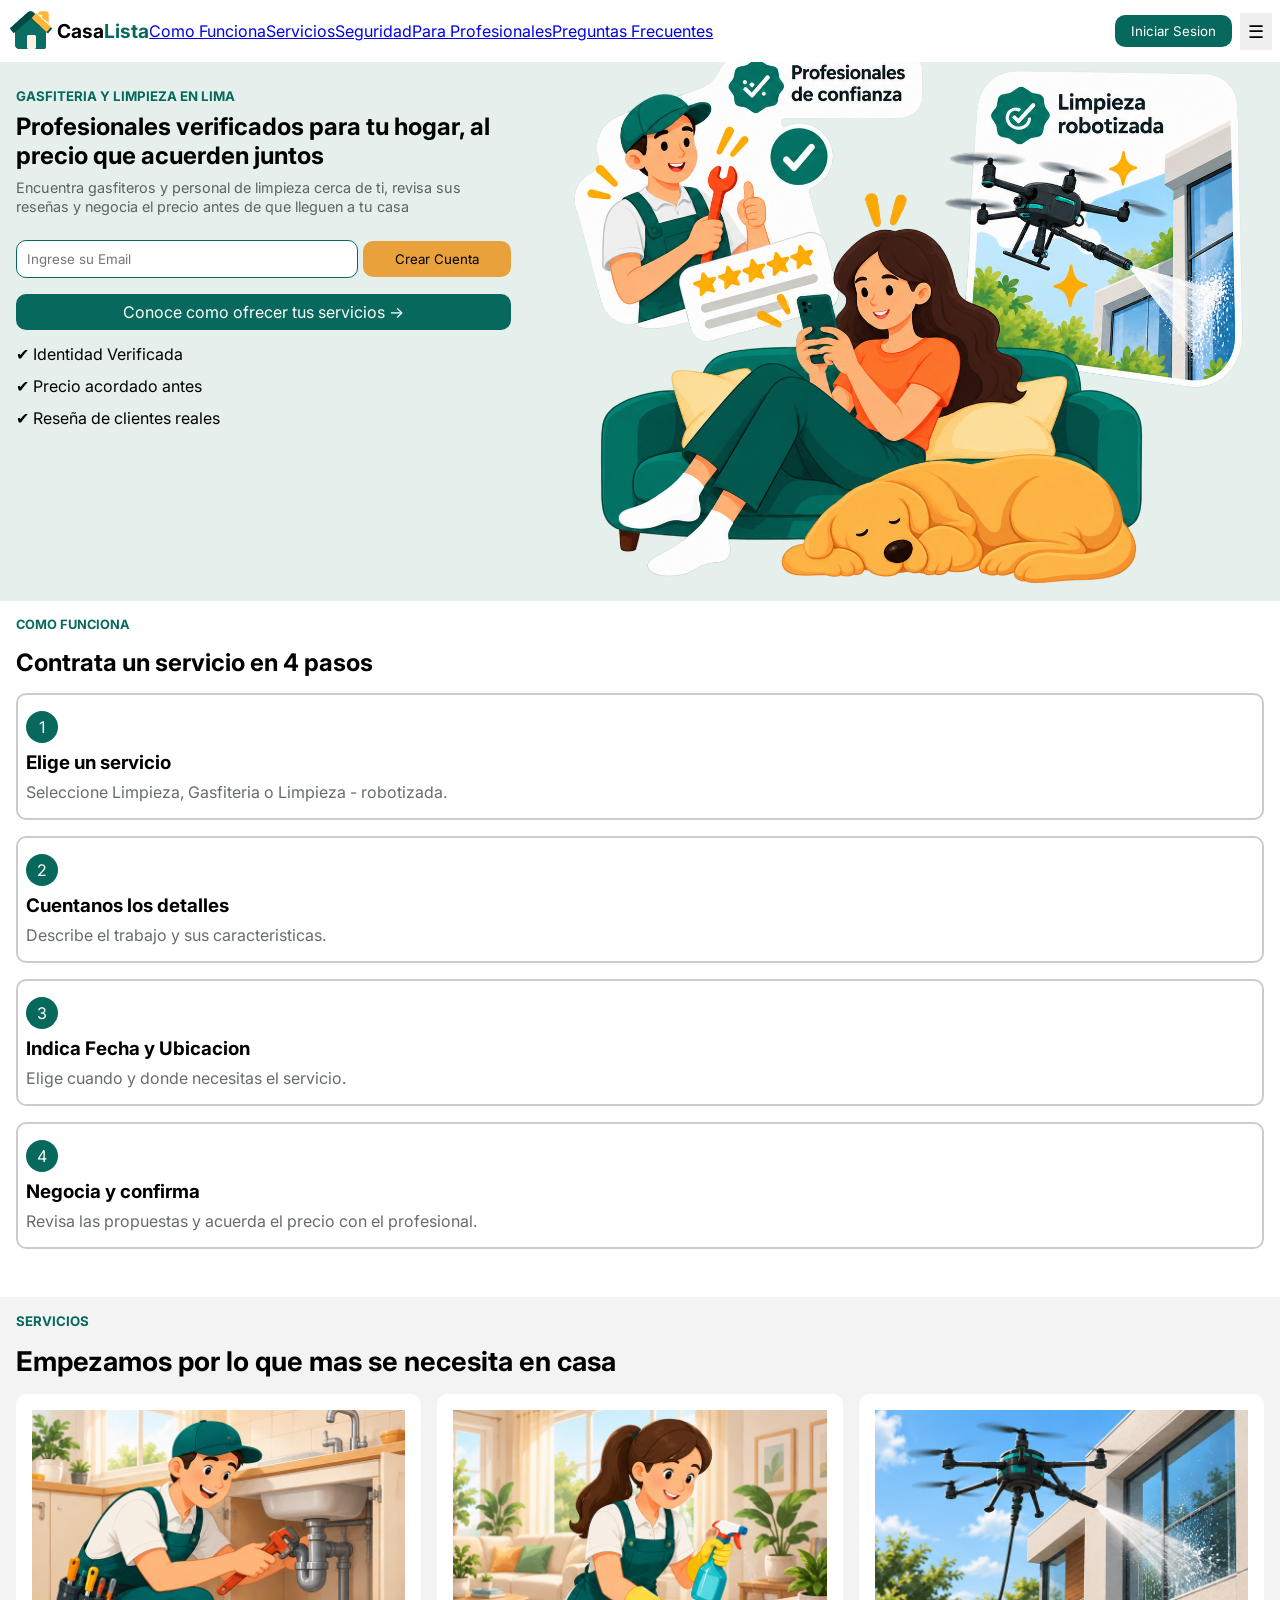
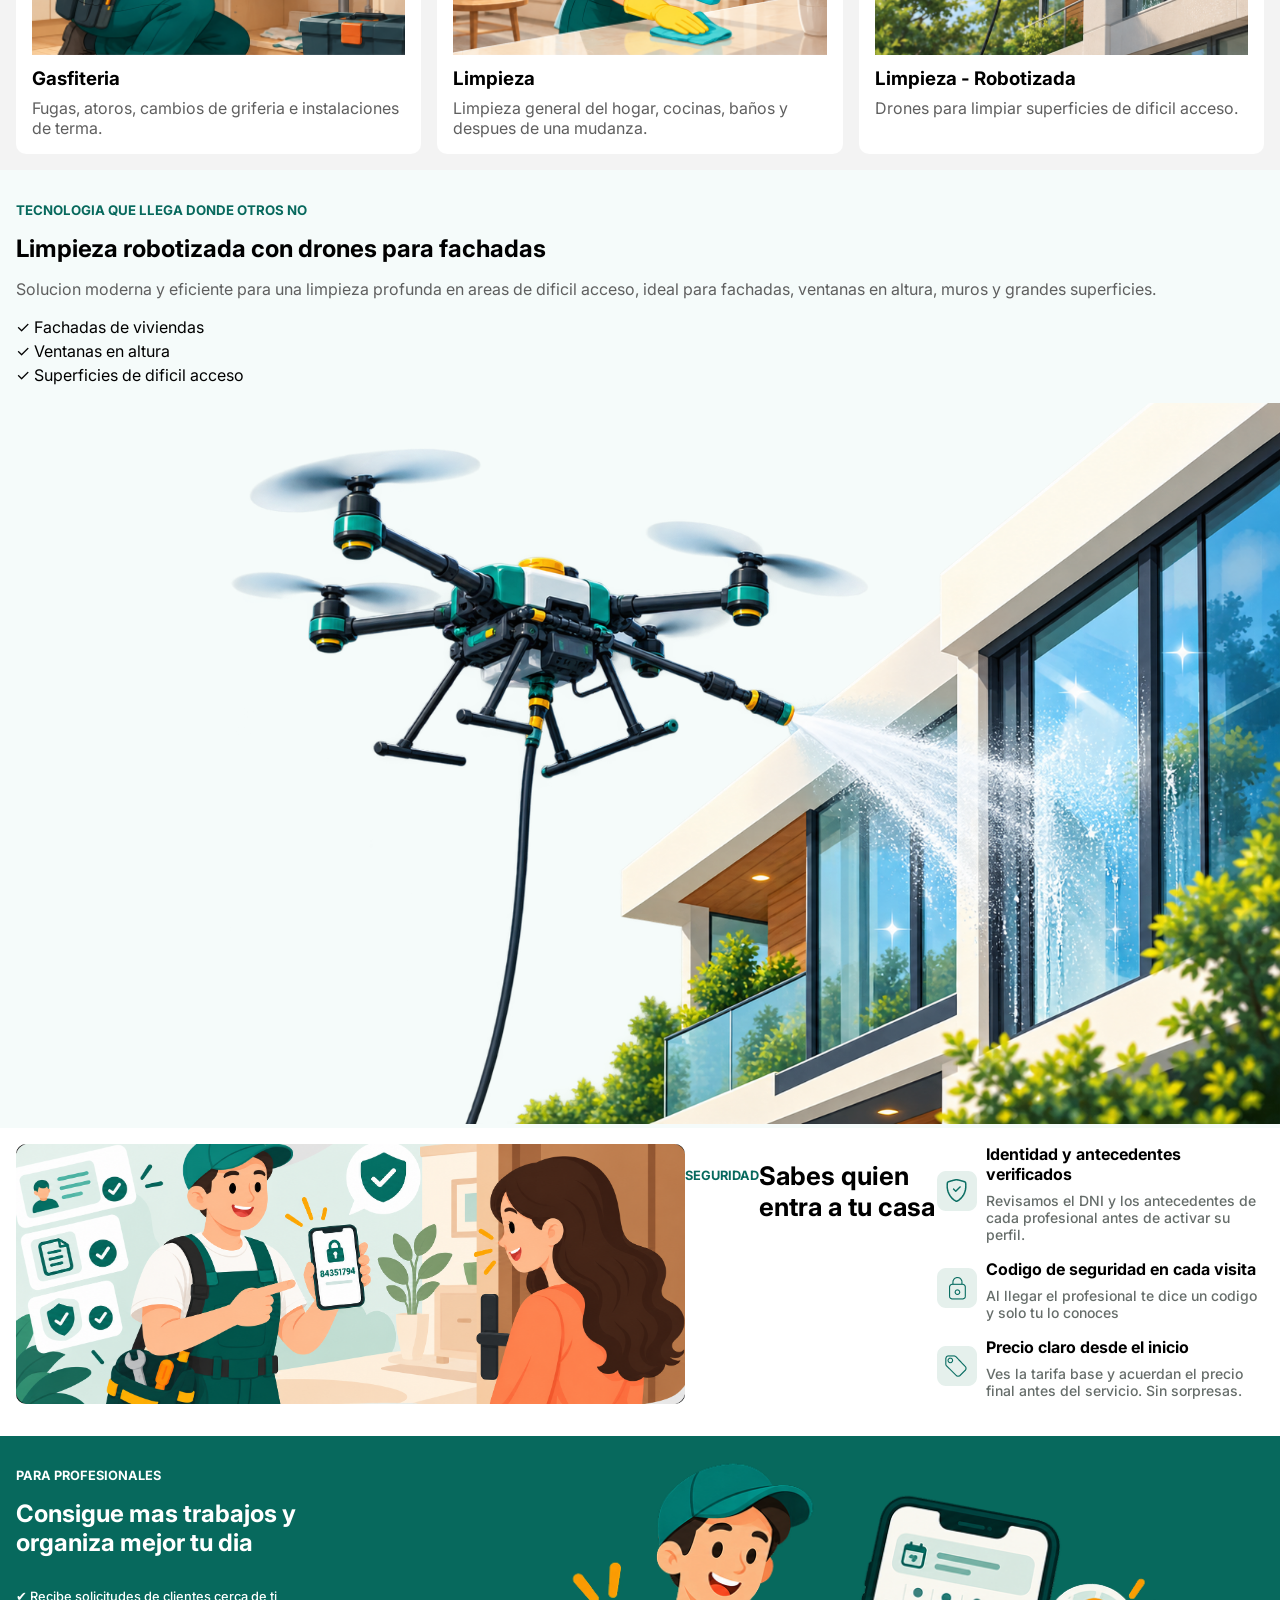
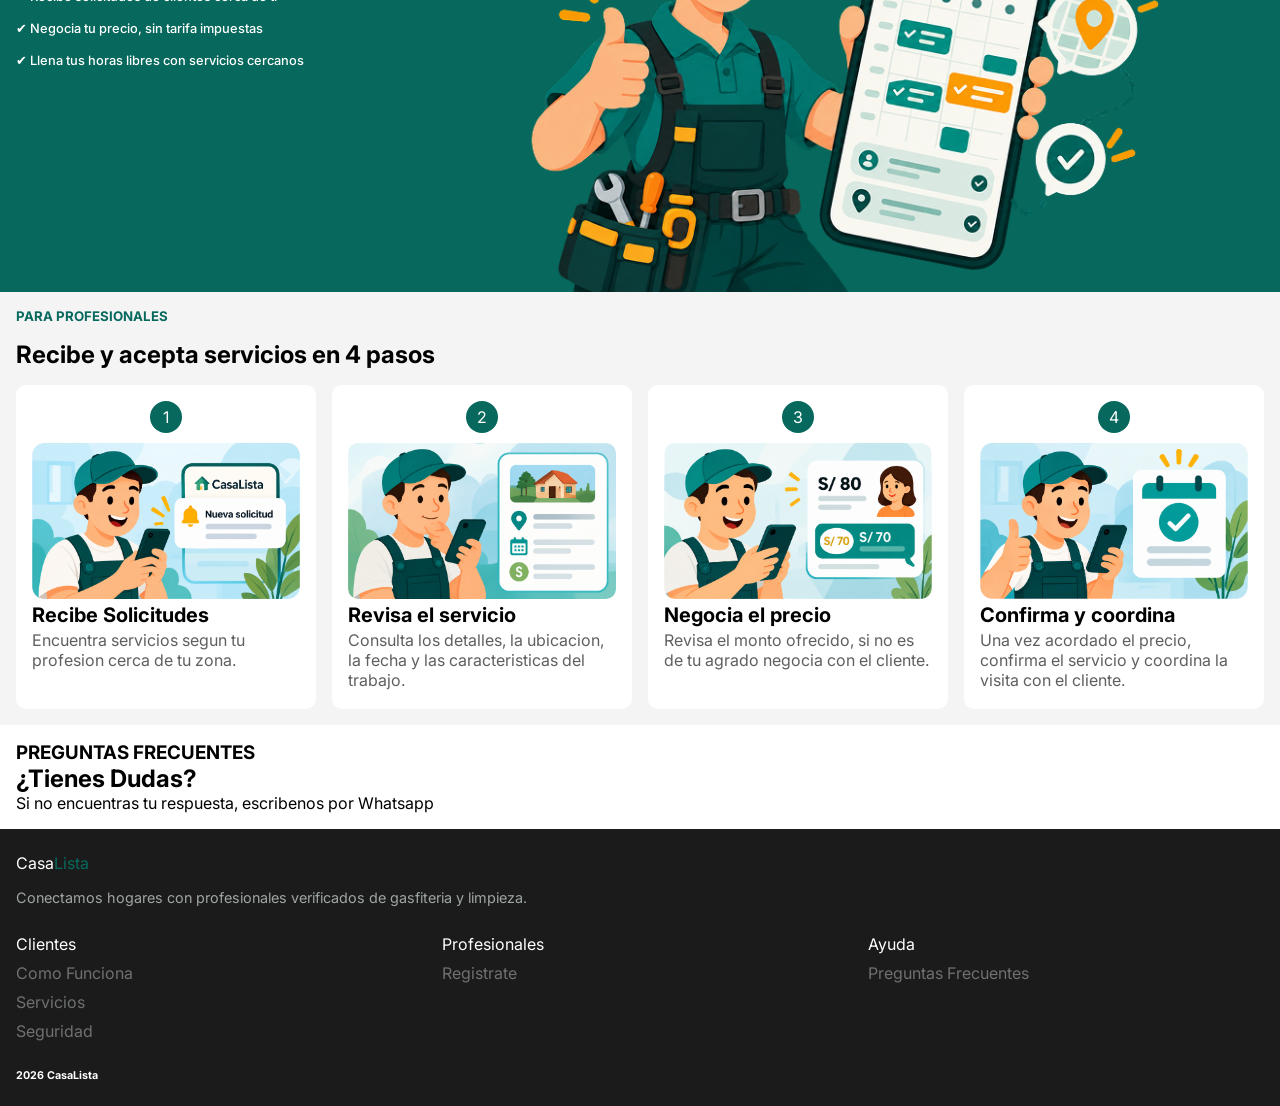
==== commit 0a5f3b6e: "avance" ====
--- a/LandingPage/index.html
+++ b/LandingPage/index.html
@@ -52,8 +52,14 @@
                 <h3 class="Frase3Body1">Encuentra gasfiteros y personal de limpieza cerca de ti, revisa sus reseñas y negocia el precio antes de que lleguen a tu casa</h3>
                 
                 <div class="BotonesBody1">
-                    <input class="EntradaEmail" type="text" name="EmailCrearCuenta" placeholder="Ingrese su Email">
-                    <button class="BotonCrearCuenta">Crear Cuenta</button>
+                    <div class="CrearCuenta">
+                        <input class="EntradaEmail" type="text" name="EmailCrearCuenta" placeholder="Ingrese su Email">
+                        <button class="BotonCrearCuenta">Crear Cuenta</button>
+                    </div>
+
+                    <div class="IrParaProfesionales">
+                        <a href="#ParaProfesionales">Conoce como ofrecer tus servicios →</a>
+                    </div>
                 </div>
                 
                 <ul class="ChecksBody1">
@@ -74,27 +80,33 @@
 
             
             <h4 class="Frase1Body2">COMO FUNCIONA</h4>
-            <h2 class="Frase2Body2">Resuelve tu problema en 3 pasos</h2>
+            <h2 class="Frase2Body2">Contrata un servicio en 4 pasos</h2>
             
 
             <div class="Contenedor1Body2">
 
                 <div class="PasosTarjeta">
-                    <span class="PasoNumero">1</span>
-                    <h3>Cuentanos que necesitas</h3>
-                    <p>Elige el servicio, describe el problema y, si quieres sube una foto.</p>
+                    <span>1</span>
+                    <h3>Elige un servicio</h3>
+                    <p>Seleccione Limpieza, Gasfiteria o Limpieza - robotizada.</p>
                 </div>
 
                 <div class="PasosTarjeta">
-                    <span class="PasoNumero">2</span>
-                    <h3>Elige y acuerda el precio</h3>
-                    <p>Compara profesionales verificados, ve su tarifa base y propon tu precio.</p>
+                    <span>2</span>
+                    <h3>Cuentanos los detalles</h3>
+                    <p>Describe el trabajo y sus caracteristicas.</p>
                 </div>
 
                 <div class="PasosTarjeta">
-                    <span class="PasoNumero">3</span>
-                    <h3>Recibe el servicio y califica</h3>
-                    <p>Sigue su llegada en tiempo real, confirma su codigo de seguridad y paga al terminar</p>
+                    <span>3</span>
+                    <h3>Indica Fecha y Ubicacion</h3>
+                    <p>Elige cuando y donde necesitas el servicio.</p>
+                </div>
+
+                <div class="PasosTarjeta">
+                    <span>4</span>
+                    <h3>Negocia y confirma</h3>
+                    <p>Revisa las propuestas y acuerda el precio con el profesional.</p>
                 </div>
             </div>
 
@@ -108,38 +120,63 @@
             <div class="Contenedor1Body3">
 
                 <div class="ServicioTarjeta">
-                    <div>
-                        <img src="img/GasfiteriaBody3.png" alt="Profesional arreglando un lavabo">
+                    <div class="ContenedorImagenesServicios">
+                        <img src="img/ServicioGasfiteria.png" alt="Profesional arreglando un lavabo">
                     </div>
                     <div>
                         <h3>Gasfiteria</h3>
-                        <p>Fugas, atoros, cambios de griferia e instalaciones de terma</p>
+                        <p>Fugas, atoros, cambios de griferia e instalaciones de terma.</p>
                     </div>
                 </div>
 
                 <div class="ServicioTarjeta">
-                    <div>
-                        <img src="img/LimpiezaBody3.png" alt="Profesional limpiando">
+                    <div class="ContenedorImagenesServicios">
+                        <img src="img/ServicioLimpieza.png" alt="Profesional limpiando">
                     </div>
                     <div>
                         <h3>Limpieza</h3>
-                        <p>Limpieza general del hogar, cocinas, baños y despues de una mudanza</p>
-                    </div>
-                </div>
-
-            </div>
-
+                        <p>Limpieza general del hogar, cocinas, baños y despues de una mudanza.</p>
+                    </div>
+                </div>
+
+                <div class="ServicioTarjeta">
+                    <div class="ContenedorImagenesServicios">
+                        <img src="img/ServicioLimpiezaRobotizado.png" alt="Profesional limpiando">
+                    </div>
+                    <div>
+                        <h3>Limpieza - Robotizada</h3>
+                        <p>Drones para limpiar superficies de dificil acceso.</p>
+                    </div>
+                </div>
+
+            </div>
+
+        </section>
+
+        <section class="LimpiezaRobotizado">
+            <div class="Contenedor1LimpiezaRobotizado">
+                <h5>TECNOLOGIA QUE LLEGA DONDE OTROS NO</h5>
+                <h2>Limpieza robotizada con drones para fachadas</h2>
+                <p>Solucion moderna y eficiente para una limpieza profunda en areas de dificil acceso, ideal para fachadas, ventanas en altura, muros y grandes superficies.</p>
+                <ul>
+                    <li>✓ Fachadas de viviendas</li>
+                    <li>✓ Ventanas en altura</li>
+                    <li>✓ Superficies de dificil acceso</li>
+                </ul>
+            </div>
+
+            <div class="Contenedor2LimpiezaRobotizado">
+                <img src="img/DronLimpiando.png" alt="Dron limpiando ventanas de una casa">
+            </div>
         </section>
 
         <section class="Body4" id="Seguridad">
-
-            
-            <h5>SEGURIDAD</h5>
 
             <div class="Contenedor1Body4">
                 <img class="SeguridadBody4" src="img/SeguridadBody4.png" alt="Profesional mostrando su codigo de seguridad">
             </div>
 
+            <h5>SEGURIDAD</h5>
             <h3>Sabes quien entra a tu casa</h3>
             <div class="Contenedor2Body4">
                 <div class="SeguridadTarjeta">
@@ -188,6 +225,83 @@
                 <img class="ParaProfesionalesBody5" src="img/ParaProfesionales.png" alt="Profesional agarrando un movil mostrando la app">
             </div>
 
+        </section>
+
+        <section class="PasosParaProfesionales">
+            <h5>PARA PROFESIONALES</h5>
+            <h2>Recibe y acepta servicios en 4 pasos</h2>
+
+            <div class="Contenedor1PasosParaProfesionales">
+
+                <div class="TarjetaPasosParaProfesionales">
+
+                    <div class="PasoNumero">
+                        <span>1</span>
+                    </div>
+
+                    <div class="ContenedorPasosPasosProfesionales">
+                        <img src="img/RecibeSolicitudes.png" alt="Profesional revisando sus solicitudes">
+                    </div>
+
+                    <div>
+                        <h3>Recibe Solicitudes</h3>
+                        <p>Encuentra servicios segun tu profesion cerca de tu zona.</p>
+                    </div>
+                    
+                </div>
+
+                <div class="TarjetaPasosParaProfesionales">
+
+                    <div class="PasoNumero">
+                        <span>2</span>
+                    </div>
+
+                    <div class="ContenedorPasosPasosProfesionales">
+                        <img src="img/RevisaElServicio.png" alt="Profesional revisando los detalles de un servicio">
+                    </div>
+
+                    <div>
+                        <h3>Revisa el servicio</h3>
+                        <p>Consulta los detalles, la ubicacion, la fecha y las caracteristicas del trabajo.</p>
+                    </div>
+                    
+                </div>
+
+                <div class="TarjetaPasosParaProfesionales">
+
+                    <div class="PasoNumero">
+                        <span>3</span>
+                    </div>
+
+                    <div class="ContenedorPasosPasosProfesionales">
+                        <img src="img/NegociaElPrecio.png" alt="Profesional negociando el precio con el cliente">
+                    </div>
+
+                    <div>
+                        <h3>Negocia el precio</h3>
+                        <p>Revisa el monto ofrecido, si no es de tu agrado negocia con el cliente.</p>
+                    </div>
+
+                </div>
+
+                <div class="TarjetaPasosParaProfesionales">
+
+                    <div class="PasoNumero">
+                        <span>4</span>
+                    </div>
+
+                    
+                    <div class="ContenedorPasosPasosProfesionales">
+                        <img src="img/ConfirmaYCoordina.png" alt="Profesional confirmando el servicio">
+                    </div>
+
+                    <div>
+                        <h3>Confirma y coordina</h3>
+                        <p>Una vez acordado el precio, confirma el servicio y coordina la visita con el cliente.</p>
+                    </div>
+                    
+                </div>
+            </div>
         </section>
 
         <section class="Body6" id="PreguntasFrecuentes">
--- a/LandingPage/style.css
+++ b/LandingPage/style.css
@@ -84,11 +84,28 @@
 }
 .BotonesBody1{
     display: flex;
+    flex-direction: column;
+
+}
+.CrearCuenta{
+    display: flex;
     align-items: center;
     justify-content: space-between;
     width: 100%;
     padding: 1rem 0rem;
 
+}
+.IrParaProfesionales{
+    width: 100%;
+}
+.IrParaProfesionales a{
+    display: block;
+    background-color: #07695D;
+    text-decoration: none;
+    color: white;
+    border-radius: 10px;
+    text-align: center;
+    padding: 0.5rem;
 }
 .EntradaEmail{
     border: 1px solid #07695D;
@@ -109,6 +126,7 @@
 .ChecksBody1{
     list-style-type: none;
     line-height: 2rem;
+    padding: 0.5rem 0rem 0rem 0rem;
 }
 .Contenedor2Body1{
     height: 30%;
@@ -135,12 +153,14 @@
 }
 .Frase1Body2{
     color: #07695D;
-    padding: 1rem 1rem;
+    padding: 1rem 0rem;
     font-size: 0.8rem;
+    text-align: start;
 }
 .Frase2Body2{
     color: black;
     font-size: 1.5rem;
+    text-align: start;
 }
 .Contenedor1Body2{
     display: flex;
@@ -154,6 +174,7 @@
     text-align: start;
     padding: 1rem 0.5rem;
 }
+
 .PasosTarjeta span{
     display: inline-flex;
     justify-content: center;
@@ -164,6 +185,7 @@
     border-radius: 50%;
     color: white;
 }
+
 .PasosTarjeta h3{
     font-weight: 700;
     padding: 0.5rem 0rem;
@@ -190,11 +212,56 @@
 }
 .ServicioTarjeta{
     display: flex;
-    align-items: center;
+    flex-direction: column;
+    align-items: start;
     background-color: white;
     border-radius: 10px;
-    gap:1rem;
+    gap:0.5rem;
     padding: 1rem 1rem;
+}
+.ServicioTarjeta p{
+    color: #5F5F5F;
+    padding: 0.5rem 0rem 0rem 0rem;
+}
+.ContenedorImagenesServicios{
+    width: 100%;
+}
+.ContenedorImagenesServicios img{
+    width: 100%;
+    height: auto;
+}
+.LimpiezaRobotizado{
+    background-color: #F5FBFA;
+}
+.Contenedor0LimpiezaRobotizado{
+    display: flex;
+    flex-direction: column;
+    background-color: #F5FBFA;
+}
+.Contenedor1LimpiezaRobotizado{
+    padding: 1rem 1rem;
+
+}
+.Contenedor1LimpiezaRobotizado h5{
+    padding: 1rem 0rem;
+    color: #07695D;
+}
+.Contenedor1LimpiezaRobotizado p{
+    padding: 1rem 0rem;
+    color: #5F5F5F;
+}
+.Contenedor1LimpiezaRobotizado ul{
+    line-height: 1.5rem;
+    list-style-type: none;
+}
+
+.Contenedor2LimpiezaRobotizado{
+    width: 100%;
+}
+.Contenedor2LimpiezaRobotizado img{
+    width: 100%;
+    height: auto;
+    align-items: end;
 }
 .Body4{
     background-color: white;
@@ -204,15 +271,20 @@
     width: 100%;
     max-width: 100%;
 }
+.Contenedor1Body4 img{
+    width: 100%;
+    height: auto;
+    border-radius: 10px;
+}
 .SeguridadBody4{
     display: block;
     max-width: 100%;
     height: auto;
-    padding: 1.5rem 0rem 0rem 0rem;
 }
 .Body4 h5{
     font-size: 0.8rem;
     color: #07695D;
+    padding: 1.5rem 0rem 0rem 0rem;
 }
 .Body4 h3{
     font-size: 1.6rem;
@@ -265,6 +337,56 @@
     max-width: 100%;
     height: auto;
 }
+
+.PasosParaProfesionales{
+    background-color: #F4F4F4;
+    padding: 0rem 1rem;
+}
+.PasosParaProfesionales h5{
+    color: #07695D;
+    padding: 1rem 0rem;
+}
+
+.Contenedor1PasosParaProfesionales{
+    display: flex;
+    flex-direction: column;
+    gap: 1rem;
+    padding: 1rem 0rem;
+}
+.TarjetaPasosParaProfesionales{
+    background-color: white;
+    padding: 1rem 1rem;
+    border-radius: 10px;
+    width: 100%;
+}
+.Contenedor1PasosParaProfesionales h3{
+    font-size: 1.25rem;
+}
+.Contenedor1PasosParaProfesionales p{
+    padding: 0.2rem 0rem;
+    color: #5F5F5F;
+    font-size: 1rem;
+}
+.ContenedorPasosPasosProfesionales img{
+    width: 100%;
+    height: auto;
+    border-radius: 10px;
+}
+.TarjetaPasosParaProfesionales span{
+    display: inline-flex;
+    justify-content: center;
+    align-items: center;
+    background-color: #07695D;
+    width: 2rem;
+    height: 2rem;
+    border-radius: 50%;
+    color: white;
+}
+.PasoNumero{
+    display: flex;
+    justify-content: center;
+    padding: 0rem 0rem 0.6rem 0rem;
+}
 .Body6{
     padding: 1rem 1rem;
 }
@@ -306,9 +428,32 @@
     color: #6E7170;
 
 }
-@media (min-width: 850px) {
-    .Body7 {
-        grid-template-columns: 1fr 2fr; 
-        align-items: start;
-    }
-}+@media (min-width: 768px) {
+    .Contenedor1Body3{
+        display: flex;
+        flex-direction: row;
+    }
+    .Contenedor1PasosParaProfesionales{
+        display: flex;
+        flex-direction: row;
+    }
+}
+@media (min-width: 1200px) {
+    .NavegarLink{
+        display: flex;
+        list-style-type: none;
+
+    }
+    .Body1{
+        display: flex;
+        flex-direction: row;
+    }
+    .Body4{
+        display: flex;
+        flex-direction: row;
+    }
+    .Body5{
+        display: flex;
+        flex-direction: row;
+    }
+}
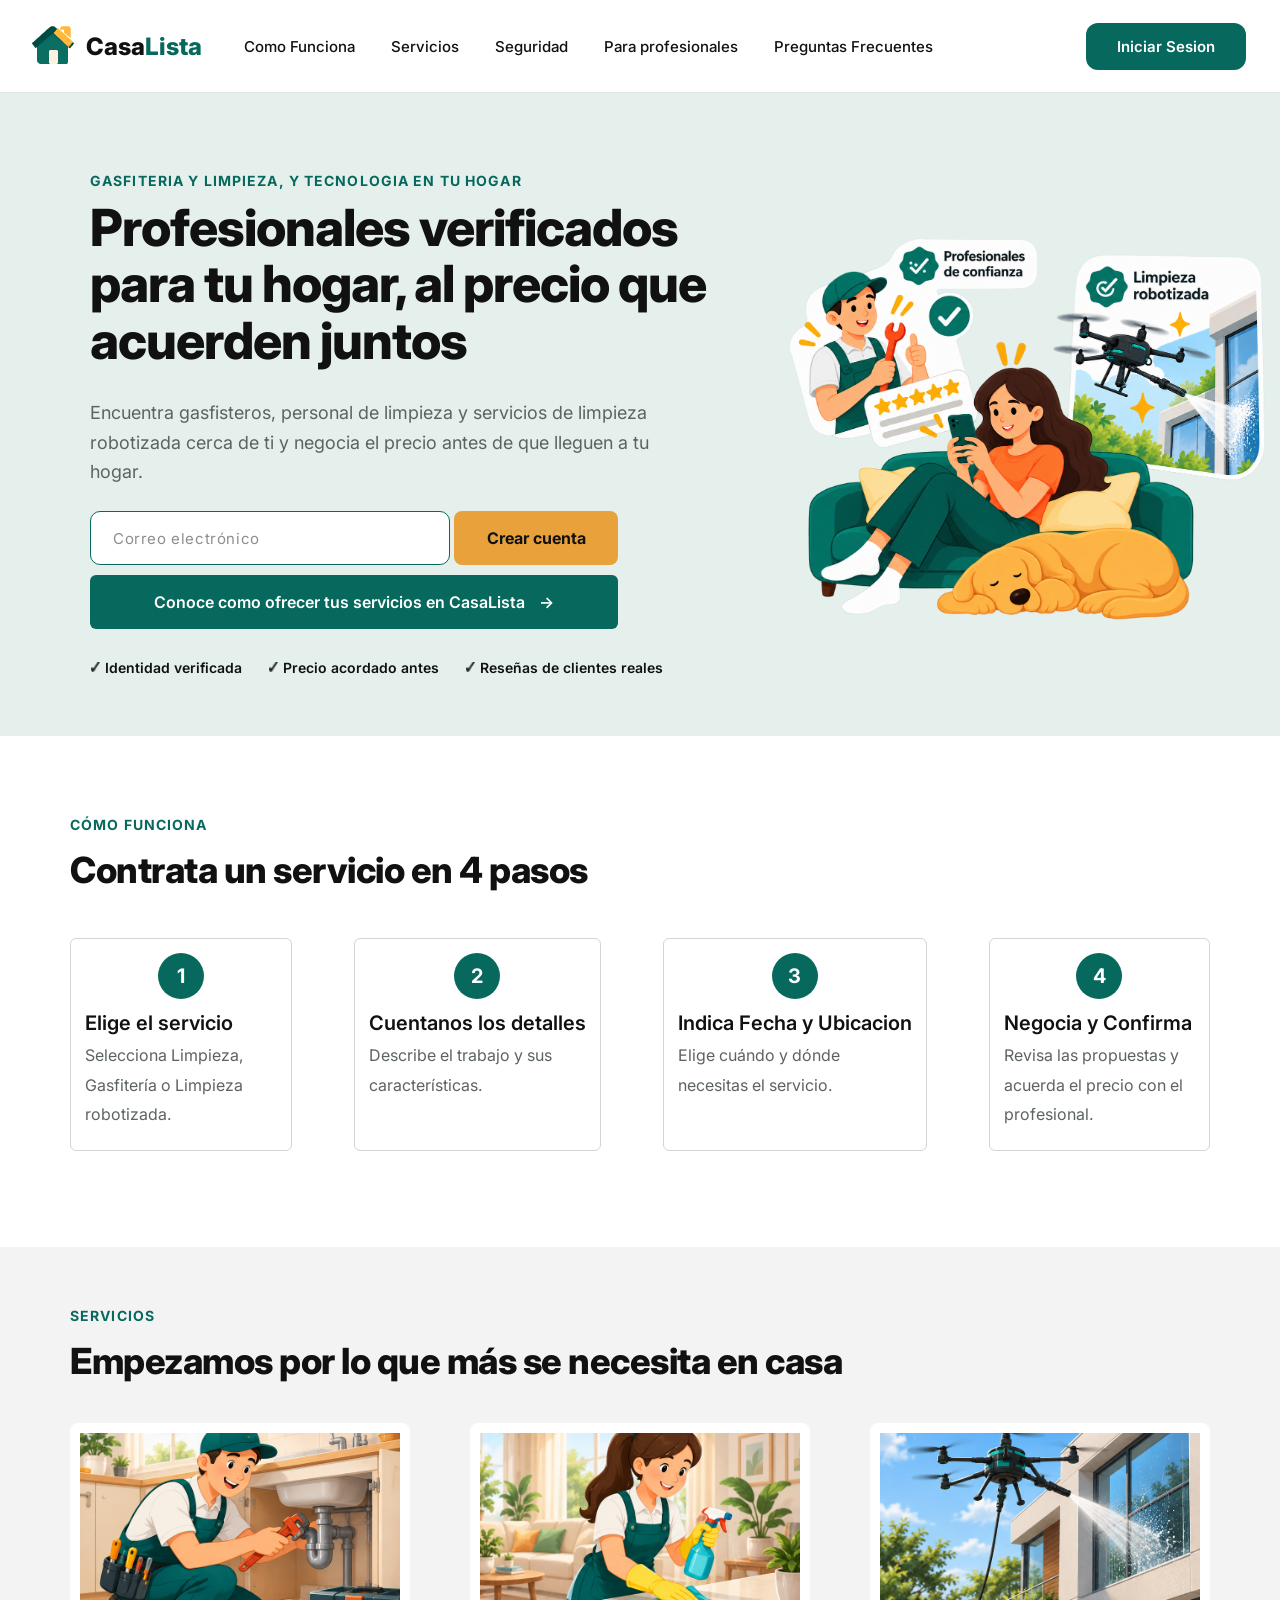
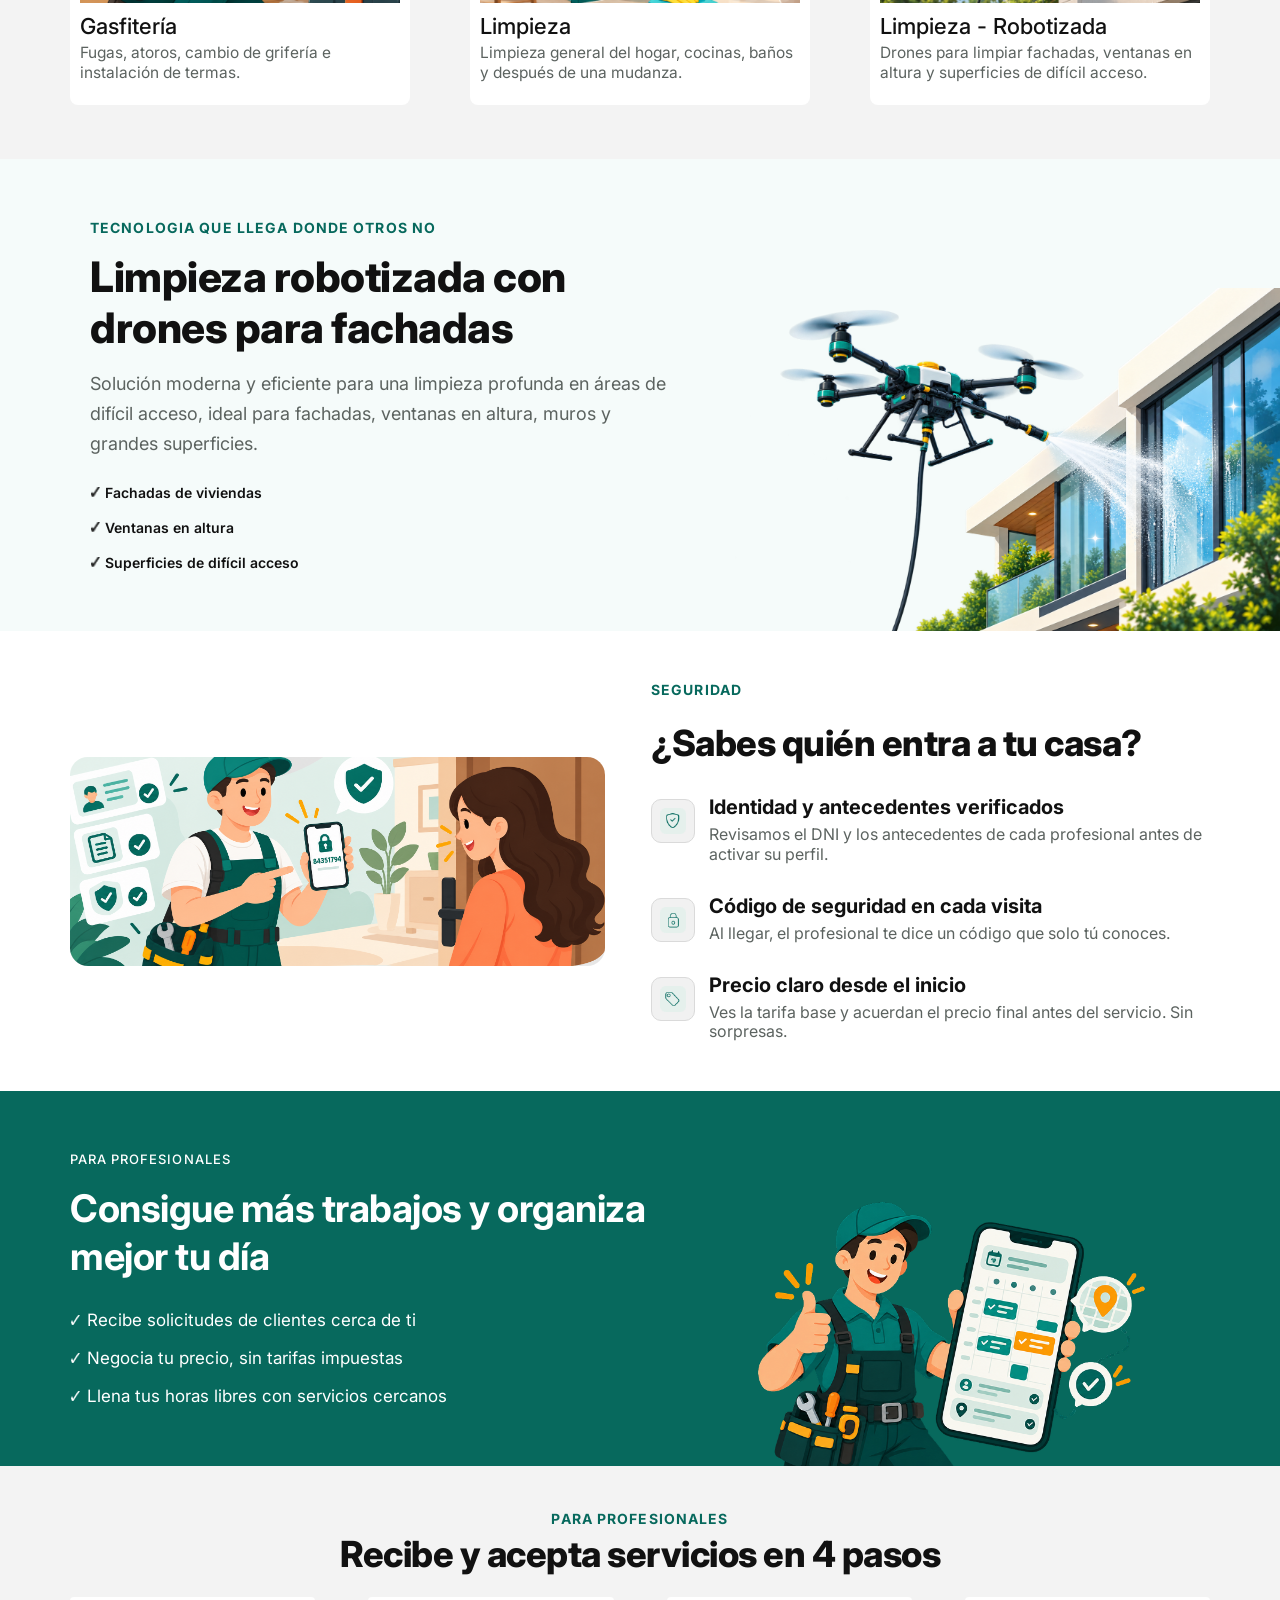
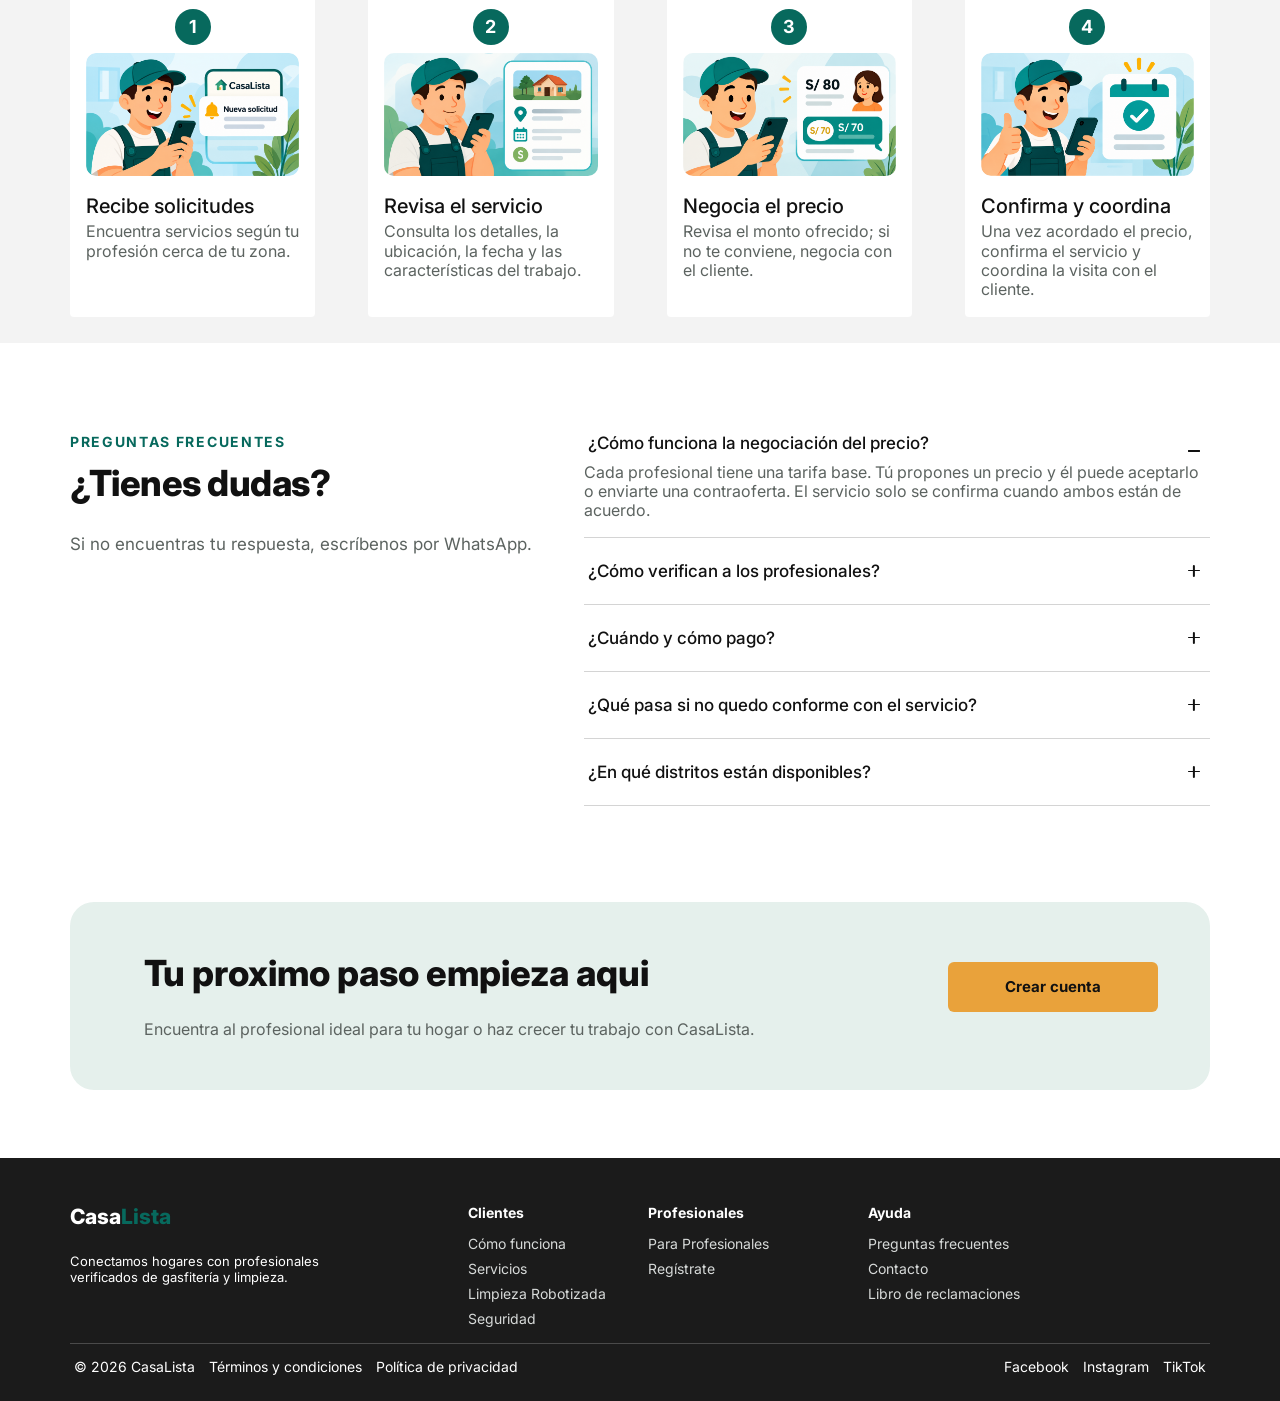
==== commit 3c4b3387: "avance significativo" ====
--- a/LandingPage/index.html
+++ b/LandingPage/index.html
@@ -3,347 +3,371 @@
 <head>
     <meta charset="UTF-8">
     <meta name="viewport" content="width=device-width, initial-scale=1.0">
-    <title>CasaLista</title>
+    <title>CasaLista | Profesionales verificados para tu hogar</title>
+    <link rel="icon" href="img/IconoLogo.png" type="image/png">
+    <link rel="preconnect" href="https://fonts.googleapis.com">
+    <link rel="preconnect" href="https://fonts.gstatic.com" crossorigin>
+    <link href="https://fonts.googleapis.com/css2?family=Inter:wght@300;400;500;600;700;800&display=swap" rel="stylesheet">
     <link rel="stylesheet" href="style.css">
-    <link href="https://fonts.googleapis.com/css2?family=Inter:ital,opsz,wght@0,14..32,100..900;1,14..32,100..900&display=swap" rel="stylesheet">
-    <link rel="icon" href="img/IconoLogo.png" type="img/png">
 </head>
 <body>
-    <div class="BarraProgreso" id="Progreso"></div>
-        <header>
-            <nav>
-                <div class="NavegadorContenedor">
-                    <div class="ContenedorIzquierda">
-
-                        <a href="#" class="LogoCasaLista">
-                            <img class="IconoLogo" src="img/IconoLogo.png" alt="Logo CasaLista">
-                            <span><span class="TextoLogoCasa">Casa</span><span class="TextoLogoLista">Lista</span></span>
-                        </a>
-
-                        <ul class="NavegarLink" id="NavLink">
-                            <li><a href="#ComoFunciona">Como Funciona</a></li>
-                            <li><a href="#Servicios">Servicios</a></li>
-                            <li><a href="#Seguridad">Seguridad</a></li>
-                            <li><a href="#ParaProfesionales">Para Profesionales</a></li>
-                            <li><a href="#PreguntasFrecuentes">Preguntas Frecuentes</a></li>
-                        </ul>
-
-                    </div>
-
-                    <div class="ContenedorDerecha">
-                        <a href="../Plataforma/auth/IniciarSesion.html">
-                            <button class="BotonIniciarSesionCabecera">Iniciar Sesion</button>
-                        </a>
-                        <button class="MenuBoton" id="MenuBton">☰</button>
-                    </div>
-                </div>
-            </nav>
-        </header>
-    </div>
+
+    <!--
+        ICONOS PENDIENTES: los <img> con la clase "Icono" apuntan a img/iconos/.
+        Mientras no existan, se reserva su espacio (recuadro punteado).
+        Archivos esperados: IconoCheck.png, IconoCheckAmarillo.png, IconoMenu.png
+    -->
+
+    <!-- ================= CABECERA ================= -->
+    <header class="Cabecera">
+        <nav class="NavegadorContenedor">
+            <a href="#Body1" class="LogoCasaLista">
+                <img class="IconoLogo" src="img/IconoLogo.png" alt="">
+                <span><span class="TextoLogoCasa">Casa</span><span class="TextoLogoLista">Lista</span></span>
+            </a>
+
+            <!-- Menú móvil sin JavaScript: el checkbox abre/cierra la lista -->
+            <input type="checkbox" id="MenuToggle" class="MenuToggle">
+
+            <ul class="NavegarLink" id="NavLink">
+                <li><a href="#ComoFunciona">Como Funciona</a></li>
+                <li><a href="#Servicios">Servicios</a></li>
+                <li><a href="#Seguridad">Seguridad</a></li>
+                <li><a href="#ParaProfesionales">Para profesionales</a></li>
+                <li><a href="#PreguntasFrecuentes">Preguntas Frecuentes</a></li>
+            </ul>
+
+            <div class="ContenedorDerecha">
+                <a class="BotonIniciarSesionCabecera" href="../Plataforma/auth/IniciarSesion.html">
+                    <span class="SoloDesktop">Iniciar Sesion</span>
+                    <span class="SoloMovil">Iniciar sesión</span>
+                </a>
+                <label for="MenuToggle" class="MenuBoton" aria-label="Abrir menú">
+                    <img class="Icono IconoMenu" src="img/iconos/IconoMenu.png" alt="">
+                </label>
+            </div>
+        </nav>
+    </header>
 
     <main>
+        <!-- ================= HERO ================= -->
         <section class="Body1" id="Body1">
-            <div class="Contenedor1Body1">
-        
-                <h5 class="Frase1Body1">GASFITERIA Y LIMPIEZA EN LIMA</h5>
-
-                <h1 class="Frase2Body1">Profesionales verificados para tu hogar, al precio que acuerden juntos</h1>
-
-                <h3 class="Frase3Body1">Encuentra gasfiteros y personal de limpieza cerca de ti, revisa sus reseñas y negocia el precio antes de que lleguen a tu casa</h3>
-                
-                <div class="BotonesBody1">
-                    <div class="CrearCuenta">
-                        <input class="EntradaEmail" type="text" name="EmailCrearCuenta" placeholder="Ingrese su Email">
-                        <button class="BotonCrearCuenta">Crear Cuenta</button>
-                    </div>
-
-                    <div class="IrParaProfesionales">
-                        <a href="#ParaProfesionales">Conoce como ofrecer tus servicios →</a>
-                    </div>
-                </div>
-                
-                <ul class="ChecksBody1">
-                    <li>✔ Identidad Verificada</li>
-                    <li>✔ Precio acordado antes</li>
-                    <li>✔ Reseña de clientes reales</li>
-                </ul>
-
-            </div>
-            <div class="Contenedor2Body1">
-                <img class="ImagenLandingContenedor2" src="img/LandingPage1.png" alt="Persona sentanda en un sofa usando la plataforma de CasaLista">
-            </div>
-            
-        
-        </section>
-
+            <div class="Contenedor Body1Grid">
+                <div class="Contenedor1Body1">
+                    <p class="Etiqueta">
+                        <span class="SoloDesktop">GASFITERIA Y LIMPIEZA, Y TECNOLOGIA EN TU HOGAR</span>
+                        <span class="SoloMovil">GASFITERÍA, LIMPIEZA Y TECNOLOGÍA EN TU HOGAR</span>
+                    </p>
+
+                    <h1 class="Frase2Body1">Profesionales verificados para tu hogar, al precio que acuerden juntos</h1>
+
+                    <p class="Frase3Body1">Encuentra gasfisteros, personal de limpieza y servicios de limpieza robotizada cerca de ti y negocia el precio antes de que lleguen a tu hogar.</p>
+
+                    <form class="CrearCuenta" id="FormCrearCuenta" novalidate>
+                        <label for="EntradaEmail" class="SoloLector">Correo electrónico</label>
+                        <input class="EntradaEmail" id="EntradaEmail" type="email" name="correo" placeholder="Correo electrónico" autocomplete="email" aria-describedby="ErrorEmail">
+                        <button class="BotonCrearCuenta" type="submit">Crear cuenta</button>
+                        <small class="ErrorEmail" id="ErrorEmail" role="alert"></small>
+                    </form>
+
+                    <a class="IrParaProfesionales" href="#ParaProfesionales">Conoce como ofrecer tus servicios en CasaLista <span aria-hidden="true">→</span></a>
+
+                    <ul class="ListaChecks ChecksBody1">
+                        <li><img class="Icono IconoCheck" src="img/iconos/IconoCheck.png" alt="">Identidad verificada</li>
+                        <li><img class="Icono IconoCheck" src="img/iconos/IconoCheck.png" alt="">Precio acordado antes</li>
+                        <li><img class="Icono IconoCheck" src="img/iconos/IconoCheck.png" alt="">Reseñas de clientes reales</li>
+                    </ul>
+                </div>
+
+                <div class="Contenedor2Body1">
+                    <img class="ImagenLandingContenedor2" src="img/LandingPage1.png" alt="Mujer en un sofá usando CasaLista junto a un profesional verificado y un dron de limpieza">
+                </div>
+            </div>
+        </section>
+
+        <!-- ================= CÓMO FUNCIONA ================= -->
         <section class="Body2" id="ComoFunciona">
-
-            
-            <h4 class="Frase1Body2">COMO FUNCIONA</h4>
-            <h2 class="Frase2Body2">Contrata un servicio en 4 pasos</h2>
-            
-
-            <div class="Contenedor1Body2">
-
-                <div class="PasosTarjeta">
-                    <span>1</span>
-                    <h3>Elige un servicio</h3>
-                    <p>Seleccione Limpieza, Gasfiteria o Limpieza - robotizada.</p>
-                </div>
-
-                <div class="PasosTarjeta">
-                    <span>2</span>
-                    <h3>Cuentanos los detalles</h3>
-                    <p>Describe el trabajo y sus caracteristicas.</p>
-                </div>
-
-                <div class="PasosTarjeta">
-                    <span>3</span>
-                    <h3>Indica Fecha y Ubicacion</h3>
-                    <p>Elige cuando y donde necesitas el servicio.</p>
-                </div>
-
-                <div class="PasosTarjeta">
-                    <span>4</span>
-                    <h3>Negocia y confirma</h3>
-                    <p>Revisa las propuestas y acuerda el precio con el profesional.</p>
-                </div>
-            </div>
-
-        </section>
-
+            <div class="Contenedor">
+                <p class="Etiqueta">CÓMO FUNCIONA</p>
+                <h2 class="TituloSeccion">Contrata un servicio en 4 pasos</h2>
+
+                <ol class="Contenedor1Body2">
+                    <li class="PasosTarjeta">
+                        <span class="NumeroPaso">1</span>
+                        <h3>Elige el servicio</h3>
+                        <p>Selecciona Limpieza, Gasfitería o Limpieza robotizada.</p>
+                    </li>
+                    <li class="PasosTarjeta">
+                        <span class="NumeroPaso">2</span>
+                        <h3>Cuentanos los detalles</h3>
+                        <p>Describe el trabajo y sus características.</p>
+                    </li>
+                    <li class="PasosTarjeta">
+                        <span class="NumeroPaso">3</span>
+                        <h3>Indica Fecha y Ubicacion</h3>
+                        <p>Elige cuándo y dónde necesitas el servicio.</p>
+                    </li>
+                    <li class="PasosTarjeta">
+                        <span class="NumeroPaso">4</span>
+                        <h3>Negocia y Confirma</h3>
+                        <p>Revisa las propuestas y acuerda el precio con el profesional.</p>
+                    </li>
+                </ol>
+            </div>
+        </section>
+
+        <!-- ================= SERVICIOS ================= -->
         <section class="Body3" id="Servicios">
-            
-            <h5>SERVICIOS</h5>
-
-            <h2>Empezamos por lo que mas se necesita en casa</h2>
-            <div class="Contenedor1Body3">
-
-                <div class="ServicioTarjeta">
-                    <div class="ContenedorImagenesServicios">
-                        <img src="img/ServicioGasfiteria.png" alt="Profesional arreglando un lavabo">
-                    </div>
-                    <div>
-                        <h3>Gasfiteria</h3>
-                        <p>Fugas, atoros, cambios de griferia e instalaciones de terma.</p>
-                    </div>
-                </div>
-
-                <div class="ServicioTarjeta">
-                    <div class="ContenedorImagenesServicios">
-                        <img src="img/ServicioLimpieza.png" alt="Profesional limpiando">
-                    </div>
-                    <div>
-                        <h3>Limpieza</h3>
-                        <p>Limpieza general del hogar, cocinas, baños y despues de una mudanza.</p>
-                    </div>
-                </div>
-
-                <div class="ServicioTarjeta">
-                    <div class="ContenedorImagenesServicios">
-                        <img src="img/ServicioLimpiezaRobotizado.png" alt="Profesional limpiando">
-                    </div>
-                    <div>
-                        <h3>Limpieza - Robotizada</h3>
-                        <p>Drones para limpiar superficies de dificil acceso.</p>
-                    </div>
-                </div>
-
-            </div>
-
-        </section>
-
+            <div class="Contenedor">
+                <p class="Etiqueta">SERVICIOS</p>
+                <h2 class="TituloSeccion">Empezamos por lo que más se necesita en casa</h2>
+
+                <div class="Contenedor1Body3">
+                    <article class="ServicioTarjeta">
+                        <img src="img/ServicioGasfiteria.png" alt="Gasfitero arreglando las tuberías de un lavabo">
+                        <div>
+                            <h3>Gasfitería</h3>
+                            <p>Fugas, atoros, cambio de grifería e instalación de termas.</p>
+                        </div>
+                    </article>
+
+                    <article class="ServicioTarjeta">
+                        <img src="img/ServicioLimpieza.png" alt="Profesional de limpieza limpiando una mesa">
+                        <div>
+                            <h3>Limpieza</h3>
+                            <p>Limpieza general del hogar, cocinas, baños y después de una mudanza.</p>
+                        </div>
+                    </article>
+
+                    <article class="ServicioTarjeta">
+                        <img src="img/ServicioLimpiezaRobotizado.png" alt="Dron limpiando las ventanas de un edificio">
+                        <div>
+                            <h3><span class="SoloDesktop">Limpieza - Robotizada</span><span class="SoloMovil">Limpieza robotizada</span></h3>
+                            <p>Drones para limpiar fachadas, ventanas en altura y superficies de difícil acceso.</p>
+                        </div>
+                    </article>
+                </div>
+            </div>
+        </section>
+
+        <!-- ================= LIMPIEZA ROBOTIZADA ================= -->
         <section class="LimpiezaRobotizado">
-            <div class="Contenedor1LimpiezaRobotizado">
-                <h5>TECNOLOGIA QUE LLEGA DONDE OTROS NO</h5>
-                <h2>Limpieza robotizada con drones para fachadas</h2>
-                <p>Solucion moderna y eficiente para una limpieza profunda en areas de dificil acceso, ideal para fachadas, ventanas en altura, muros y grandes superficies.</p>
-                <ul>
-                    <li>✓ Fachadas de viviendas</li>
-                    <li>✓ Ventanas en altura</li>
-                    <li>✓ Superficies de dificil acceso</li>
-                </ul>
-            </div>
-
-            <div class="Contenedor2LimpiezaRobotizado">
-                <img src="img/DronLimpiando.png" alt="Dron limpiando ventanas de una casa">
-            </div>
-        </section>
-
+            <div class="Contenedor LimpiezaRobotizadoGrid">
+                <div class="Contenedor1LimpiezaRobotizado">
+                    <p class="Etiqueta">TECNOLOGIA QUE LLEGA DONDE OTROS NO</p>
+                    <h2 class="TituloSeccion">Limpieza robotizada con drones para fachadas</h2>
+                    <p class="TextoLimpiezaRobotizado">Solución moderna y eficiente para una limpieza profunda en áreas de difícil acceso, ideal para fachadas, ventanas en altura, muros y grandes superficies.</p>
+                    <ul class="ListaChecks ListaRobotizado">
+                        <li><img class="Icono IconoCheck" src="img/iconos/IconoCheck.png" alt="">Fachadas de viviendas</li>
+                        <li><img class="Icono IconoCheck" src="img/iconos/IconoCheck.png" alt="">Ventanas en altura</li>
+                        <li><img class="Icono IconoCheck" src="img/iconos/IconoCheck.png" alt="">Superficies de difícil acceso</li>
+                    </ul>
+                </div>
+
+                <div class="Contenedor2LimpiezaRobotizado">
+                    <img src="img/DronLimpiando.png" alt="Dron limpiando con agua las ventanas de una casa">
+                </div>
+            </div>
+        </section>
+
+        <!-- ================= SEGURIDAD ================= -->
         <section class="Body4" id="Seguridad">
-
-            <div class="Contenedor1Body4">
-                <img class="SeguridadBody4" src="img/SeguridadBody4.png" alt="Profesional mostrando su codigo de seguridad">
-            </div>
-
-            <h5>SEGURIDAD</h5>
-            <h3>Sabes quien entra a tu casa</h3>
-            <div class="Contenedor2Body4">
-                <div class="SeguridadTarjeta">
-                    <div>
-                        <img src="img/IconoSeguridad1Body4.png" alt="Simbolo de Escudo">
-                    </div>
-                    <div>
-                        <h4>Identidad y antecedentes verificados</h4>
-                        <p>Revisamos el DNI y los antecedentes de cada profesional antes de activar su perfil.</p>
-                    </div>
-                </div >
-
-                <div class="SeguridadTarjeta">
-                    <div>
-                        <img src="img/IconoSeguridad2Body4.png" alt="Simbolo de Candado">
-                    </div>
-                    <div>
-                        <h4>Codigo de seguridad en cada visita</h4>
-                        <p>Al llegar el profesional te dice un codigo y solo tu lo conoces</p>
-                    </div>
-                </div>
-                
-                <div class="SeguridadTarjeta">
-                    <div>
-                        <img src="img/IconoSeguridad3Body4.png" alt="Simbolo de Etiqueta">
-                    </div>
-                    <div>
-                        <h4>Precio claro desde el inicio</h4>
-                        <p>Ves la tarifa base y acuerdan el precio final antes del servicio. Sin sorpresas.</p>
-                    </div>
-                </div>
-            </div>  
-        </section>
-
+            <div class="Contenedor Body4Grid">
+                <div class="Contenedor1Body4">
+                    <img class="SeguridadBody4" src="img/SeguridadBody4.png" alt="Profesional mostrando su código de seguridad a una clienta en la puerta">
+                </div>
+
+                <div class="Contenedor2Body4">
+                    <p class="Etiqueta">SEGURIDAD</p>
+                    <h2 class="TituloSeccion">¿Sabes quién entra a tu casa?</h2>
+
+                    <ul class="ListaSeguridad">
+                        <li class="SeguridadTarjeta">
+                            <span class="IconoSeguridad"><img src="img/IconoSeguridad1Body4.png" alt=""></span>
+                            <div>
+                                <h3>Identidad y antecedentes verificados</h3>
+                                <p>Revisamos el DNI y los antecedentes de cada profesional antes de activar su perfil.</p>
+                            </div>
+                        </li>
+                        <li class="SeguridadTarjeta">
+                            <span class="IconoSeguridad"><img src="img/IconoSeguridad2Body4.png" alt=""></span>
+                            <div>
+                                <h3>Código de seguridad en cada visita</h3>
+                                <p>Al llegar, el profesional te dice un código que solo tú conoces.</p>
+                            </div>
+                        </li>
+                        <li class="SeguridadTarjeta">
+                            <span class="IconoSeguridad"><img src="img/IconoSeguridad3Body4.png" alt=""></span>
+                            <div>
+                                <h3>Precio claro desde el inicio</h3>
+                                <p>Ves la tarifa base y acuerdan el precio final antes del servicio. Sin sorpresas.</p>
+                            </div>
+                        </li>
+                    </ul>
+                </div>
+            </div>
+        </section>
+
+        <!-- ================= PARA PROFESIONALES ================= -->
         <section class="Body5" id="ParaProfesionales">
-            <div class="Contenedor1Body5">
-                <h5>PARA PROFESIONALES</h5>
-                <h2>Consigue mas trabajos y organiza mejor tu dia</h2>
-                <ul>
-                    <li>✔ Recibe solicitudes de clientes cerca de ti</li>
-                    <li>✔ Negocia tu precio, sin tarifa impuestas</li>
-                    <li>✔ Llena tus horas libres con servicios cercanos</li>
-                </ul>
-            </div>
-            <div class="Contenedor2Body5">
-                <img class="ParaProfesionalesBody5" src="img/ParaProfesionales.png" alt="Profesional agarrando un movil mostrando la app">
-            </div>
-
-        </section>
-
+            <div class="Contenedor Body5Grid">
+                <div class="Contenedor1Body5">
+                    <p class="Etiqueta EtiquetaClara">PARA PROFESIONALES</p>
+                    <h2 class="TituloSeccion">Consigue más trabajos y organiza mejor tu día</h2>
+                    <ul class="ListaChecks ListaBody5">
+                        <li><img class="Icono IconoCheck" src="img/iconos/IconoCheckBlanco.png" alt="">Recibe solicitudes de clientes cerca de ti</li>
+                        <li><img class="Icono IconoCheck" src="img/iconos/IconoCheckBlanco.png" alt="">Negocia tu precio, sin tarifas impuestas</li>
+                        <li><img class="Icono IconoCheck" src="img/iconos/IconoCheckBlanco.png" alt="">Llena tus horas libres con servicios cercanos</li>
+                    </ul>
+                </div>
+                <div class="Contenedor2Body5">
+                    <img class="ParaProfesionalesBody5" src="img/ParaProfesionales.png" alt="Profesional levantando el pulgar junto a un celular con su agenda de servicios">
+                </div>
+            </div>
+        </section>
+
+        <!-- ================= PASOS PARA PROFESIONALES ================= -->
         <section class="PasosParaProfesionales">
-            <h5>PARA PROFESIONALES</h5>
-            <h2>Recibe y acepta servicios en 4 pasos</h2>
-
-            <div class="Contenedor1PasosParaProfesionales">
-
-                <div class="TarjetaPasosParaProfesionales">
-
-                    <div class="PasoNumero">
-                        <span>1</span>
-                    </div>
-
-                    <div class="ContenedorPasosPasosProfesionales">
-                        <img src="img/RecibeSolicitudes.png" alt="Profesional revisando sus solicitudes">
-                    </div>
-
-                    <div>
-                        <h3>Recibe Solicitudes</h3>
-                        <p>Encuentra servicios segun tu profesion cerca de tu zona.</p>
-                    </div>
-                    
-                </div>
-
-                <div class="TarjetaPasosParaProfesionales">
-
-                    <div class="PasoNumero">
-                        <span>2</span>
-                    </div>
-
-                    <div class="ContenedorPasosPasosProfesionales">
+            <div class="Contenedor">
+                <p class="Etiqueta">PARA PROFESIONALES</p>
+                <h2 class="TituloSeccion">Recibe y acepta servicios en 4 pasos</h2>
+
+                <ol class="Contenedor1PasosParaProfesionales">
+                    <li class="TarjetaPasosParaProfesionales">
+                        <span class="NumeroPaso">1</span>
+                        <img src="img/RecibeSolicitudes.png" alt="Profesional recibiendo una nueva solicitud en su celular">
+                        <h3>Recibe solicitudes</h3>
+                        <p>Encuentra servicios según tu profesión cerca de tu zona.</p>
+                    </li>
+                    <li class="TarjetaPasosParaProfesionales">
+                        <span class="NumeroPaso">2</span>
                         <img src="img/RevisaElServicio.png" alt="Profesional revisando los detalles de un servicio">
-                    </div>
-
-                    <div>
                         <h3>Revisa el servicio</h3>
-                        <p>Consulta los detalles, la ubicacion, la fecha y las caracteristicas del trabajo.</p>
-                    </div>
-                    
-                </div>
-
-                <div class="TarjetaPasosParaProfesionales">
-
-                    <div class="PasoNumero">
-                        <span>3</span>
-                    </div>
-
-                    <div class="ContenedorPasosPasosProfesionales">
-                        <img src="img/NegociaElPrecio.png" alt="Profesional negociando el precio con el cliente">
-                    </div>
-
-                    <div>
+                        <p>Consulta los detalles, la ubicación, la fecha y las características del trabajo.</p>
+                    </li>
+                    <li class="TarjetaPasosParaProfesionales">
+                        <span class="NumeroPaso">3</span>
+                        <img src="img/NegociaElPrecio.png" alt="Profesional negociando el precio con una clienta">
                         <h3>Negocia el precio</h3>
-                        <p>Revisa el monto ofrecido, si no es de tu agrado negocia con el cliente.</p>
-                    </div>
-
-                </div>
-
-                <div class="TarjetaPasosParaProfesionales">
-
-                    <div class="PasoNumero">
-                        <span>4</span>
-                    </div>
-
-                    
-                    <div class="ContenedorPasosPasosProfesionales">
-                        <img src="img/ConfirmaYCoordina.png" alt="Profesional confirmando el servicio">
-                    </div>
-
-                    <div>
+                        <p>Revisa el monto ofrecido; si no te conviene, negocia con el cliente.</p>
+                    </li>
+                    <li class="TarjetaPasosParaProfesionales">
+                        <span class="NumeroPaso">4</span>
+                        <img src="img/ConfirmaYCoordina.png" alt="Profesional confirmando el servicio en su calendario">
                         <h3>Confirma y coordina</h3>
                         <p>Una vez acordado el precio, confirma el servicio y coordina la visita con el cliente.</p>
+                    </li>
+                </ol>
+            </div>
+        </section>
+
+        <!-- ================= PREGUNTAS FRECUENTES ================= -->
+        <!-- Acordeón con <details>: se abre y cierra sin JavaScript -->
+        <section class="Body6" id="PreguntasFrecuentes">
+            <div class="Contenedor Body6Grid">
+                <div class="Contenedor1Body6">
+                    <p class="Etiqueta">PREGUNTAS FRECUENTES</p>
+                    <h2 class="TituloSeccion">¿Tienes dudas?</h2>
+                    <p class="TextoBody6">Si no encuentras tu respuesta, escríbenos por WhatsApp.</p>
+                </div>
+
+                <div class="ListaPreguntas">
+                    <details class="Pregunta" open>
+                        <summary>¿Cómo funciona la negociación del precio?</summary>
+                        <p>Cada profesional tiene una tarifa base. Tú propones un precio y él puede aceptarlo o enviarte una contraoferta. El servicio solo se confirma cuando ambos están de acuerdo.</p>
+                    </details>
+                    <details class="Pregunta">
+                        <summary>¿Cómo verifican a los profesionales?</summary>
+                        <p>Revisamos el DNI y los antecedentes de cada profesional antes de activar su perfil en CasaLista.</p>
+                    </details>
+                    <details class="Pregunta">
+                        <summary>¿Cuándo y cómo pago?</summary>
+                        <p>Pagas cuando el servicio termina, por el monto que acordaron antes de la visita.</p>
+                    </details>
+                    <details class="Pregunta">
+                        <summary>¿Qué pasa si no quedo conforme con el servicio?</summary>
+                        <p>Puedes reportarlo desde la app y nuestro equipo revisará tu caso para darte una solución.</p>
+                    </details>
+                    <details class="Pregunta">
+                        <summary>¿En qué distritos están disponibles?</summary>
+                        <p>Por ahora atendemos en distritos de Lima Metropolitana y seguimos ampliando nuestra cobertura.</p>
+                    </details>
+                </div>
+            </div>
+        </section>
+
+        <!-- ================= LLAMADO FINAL ================= -->
+        <section class="BodyCTA">
+            <div class="Contenedor">
+                <div class="TarjetaCTA">
+                    <div>
+                        <h2>
+                            <span class="SoloDesktop">Tu proximo paso empieza aqui</span>
+                            <span class="SoloMovil">Tu hogar, en buenas manos</span>
+                        </h2>
+                        <p>
+                            <span class="SoloDesktop">Encuentra al profesional ideal para tu hogar o haz crecer tu trabajo con CasaLista.</span>
+                            <span class="SoloMovil">Crea tu cuenta en CasaLista y pide tu primer servicio hoy.</span>
+                        </p>
                     </div>
-                    
-                </div>
-            </div>
-        </section>
-
-        <section class="Body6" id="PreguntasFrecuentes">
-            <h3>PREGUNTAS FRECUENTES</h3>
-            <h2>¿Tienes Dudas?</h2>
-            <p>Si no encuentras tu respuesta, escribenos por Whatsapp</p>
-        </section>
-
+                    <a class="BotonCTA" href="../Plataforma/auth/CrearCuentaCliente.html">Crear cuenta</a>
+                </div>
+            </div>
+        </section>
     </main>
 
+    <!-- ================= FOOTER ================= -->
     <footer class="Body7">
-
-        <div class="Contenedor1Body7">
-            <span><span class="FooterTextoLogoCasa">Casa</span><span class="FooterTextoLogoLista">Lista</span></span>
-            <p>Conectamos hogares con profesionales verificados de gasfiteria y limpieza.</p>
+        <div class="Contenedor">
+            <div class="Body7Grid">
+                <div class="Contenedor1Body7">
+                    <span class="FooterLogo"><span class="FooterTextoLogoCasa">Casa</span><span class="FooterTextoLogoLista">Lista</span></span>
+                    <p>Conectamos hogares con profesionales verificados de gasfitería y limpieza.</p>
+                </div>
+
+                <div class="Contenedor2Body7">
+                    <div class="TarjetaBody7">
+                        <h3>Clientes</h3>
+                        <ul>
+                            <li><a href="#ComoFunciona">Cómo funciona</a></li>
+                            <li><a href="#Servicios">Servicios</a></li>
+                            <li><a href="#Servicios">Limpieza Robotizada</a></li>
+                            <li><a href="#Seguridad">Seguridad</a></li>
+                        </ul>
+                    </div>
+                    <div class="TarjetaBody7">
+                        <h3>Profesionales</h3>
+                        <ul>
+                            <li><a href="#ParaProfesionales">Para Profesionales</a></li>
+                            <li><a href="../Plataforma/auth/CrearCuentaProfesional.html">Regístrate</a></li>
+                        </ul>
+                    </div>
+                    <div class="TarjetaBody7">
+                        <h3>Ayuda</h3>
+                        <ul>
+                            <li><a href="#PreguntasFrecuentes">Preguntas frecuentes</a></li>
+                            <li><a href="#">Contacto</a></li>
+                            <li><a href="#">Libro de reclamaciones</a></li>
+                        </ul>
+                    </div>
+                </div>
+            </div>
+
+            <div class="FooterInferior">
+                <div class="FooterLegal">
+                    <span>© 2026 CasaLista</span>
+                    <a href="#">Términos y condiciones</a>
+                    <a href="#">Política de privacidad</a>
+                </div>
+                <div class="FooterRedes">
+                    <a href="#">Facebook</a>
+                    <a href="#">Instagram</a>
+                    <a href="#">TikTok</a>
+                </div>
+            </div>
         </div>
-
-        <div class="Contenedor2Body7">
-            <div class="TarjetaBody7">
-                <span>Clientes</span>
-                <ul>
-                    <li><a href="#ComoFunciona">Como Funciona</a></li>
-                    <li><a href="#Servicios">Servicios</a></li>
-                    <li><a href="#Seguridad">Seguridad</a></li>
-                </ul>
-            </div>
-            <div class="TarjetaBody7">
-                <span>Profesionales</span>
-                <ul>
-                    <li><a href="#Body1">Registrate</a></li>
-                </ul>
-            </div>
-            <div class="TarjetaBody7">
-                <span>Ayuda</span>
-                <ul>
-                    <li><a href="#PreguntasFrecuentes">Preguntas Frecuentes</a></li>
-                </ul>
-            </div>
-        </div>
-
-        <h6>2026 CasaLista</h6>
     </footer>
+
     <script src="script.js"></script>
 </body>
-</html>+</html>
--- a/LandingPage/style.css
+++ b/LandingPage/style.css
@@ -1,459 +1,1597 @@
+/* =========================================
+   CASALISTA - LANDING PAGE
+   Diseño "mobile first": primero móvil,
+   luego tablet (768px) y escritorio (1024px).
+   ========================================= */
+
+:root {
+    --verde: #07695D;
+    --verde-hover: #055449;
+    --verde-claro: #E5F0EC;
+    --verde-fondo: #F5FBFA;
+    --amarillo: #FFC233;
+    --amarillo-hover: #F5B414;
+    --naranja: #E9A23B;
+    --naranja-hover: #D99128;
+    --negro: #111111;
+    --gris-texto: #5C6360;
+    --gris-claro: #F3F3F3;
+    --borde: #D4D4D4;
+    --footer: #1B1B1B;
+    --footer-texto: #9FA5A4;
+    --rojo: #C62828;
+    --blanco: #FFFFFF;
+}
+
 * {
-    margin: 0; /*crea un espacio exterior transparente alrededor de un elemento html*/
+    margin: 0;
     padding: 0;
     box-sizing: border-box;
+}
+
+html {
+    scroll-behavior: smooth;
+    scroll-padding-top: 72px; /* para que la cabecera fija no tape los títulos */
+}
+
+body {
     font-family: "Inter", sans-serif;
-}
-
-nav {
-    position: fixed;
-    top: 0; left: 0; right: 0;
+    color: var(--negro);
+    background: var(--blanco);
+    -webkit-font-smoothing: antialiased;
+}
+
+img {
+    display: block;
+    max-width: 100%;
+}
+
+ul,
+ol {
+    list-style: none;
+}
+
+a {
+    color: inherit;
+}
+
+button,
+input {
+    font: inherit;
+}
+
+.SoloLector {
+    position: absolute;
+    width: 1px;
+    height: 1px;
+    overflow: hidden;
+    clip: rect(0 0 0 0);
+    white-space: nowrap;
+}
+
+.SoloDesktop {
+    display: none;
+}
+
+/* Contenedor centrado para todas las secciones */
+.Contenedor {
+    width: 100%;
+    max-width: 1260px;
+    margin: 0 auto;
+    padding: 0 18px;
+}
+
+/* =========================================
+   ICONOS PENDIENTES
+   Si la imagen no existe, el navegador muestra
+   un recuadro punteado en su lugar.
+   ========================================= */
+.Icono {
+    position: relative;
+    flex-shrink: 0;
+    object-fit: contain;
+}
+
+.Icono::after {
+    content: "";
+    position: absolute;
+    inset: 0;
+    border: 1px dashed #9AA6B2;
+    border-radius: 4px;
+    background: #F1F3F5;
+}
+
+.IconoCheck {
+    width: 14px;
+    height: 14px;
+}
+
+.IconoMenu {
+    width: 26px;
+    height: 26px;
+}
+
+/* =========================================
+   TEXTOS COMUNES
+   ========================================= */
+.Etiqueta {
+    font-size: 12px;
+    font-weight: 700;
+    letter-spacing: 0.02em;
+    color: var(--verde);
+}
+
+.EtiquetaClara {
+    color: var(--blanco);
+    font-weight: 500;
+    letter-spacing: 0.06em;
+}
+
+.TituloSeccion {
+    margin-top: 14px;
+    font-size: 26px;
+    font-weight: 700;
+    line-height: 1.2;
+    letter-spacing: -0.3px;
+}
+
+.NumeroPaso {
+    display: inline-flex;
+    align-items: center;
+    justify-content: center;
+    width: 30px;
+    height: 30px;
+    border-radius: 50%;
+    background: var(--verde);
+    color: var(--blanco);
+    font-size: 13px;
+    font-weight: 700;
+}
+
+.ListaChecks {
+    display: flex;
+    flex-direction: column;
+    gap: 10px;
+}
+
+.ListaChecks li {
+    display: flex;
+    align-items: center;
+    gap: 14px;
+    font-size: 13px;
+    font-weight: 500;
+}
+
+/* =========================================
+   CABECERA
+   ========================================= */
+.Cabecera {
+    position: sticky;
+    top: 0;
     z-index: 100;
-    background-color: white;
-}
-.NavegadorContenedor{
-    display: flex;
-    justify-content: space-between;
-    align-items: center;
-    padding: 0.5rem 0.5rem;
-    width: 100%;
-}
-.ContenedorIzquierda{
-    display: flex;
-    align-items: center;
-}
-.NavegarLink{
-    display: none;
-}
-.LogoCasaLista{
-    text-decoration: none;
-    font-size: 1.2rem;
-    font-weight:bolder;
-    display: flex;
-    align-items: center;
-    gap: 0.2rem;
-}
-.TextoLogoCasa{
-    color: black;
-}
-.TextoLogoLista{
-    color: #07695D;
-}
-.ContenedorDerecha{
-    display: flex;
-    align-items: center;
-    gap: 0.5rem;
-}
-.ContenedorDerecha p{
-    font-size: 1.7rem;
-    font-weight: 700;
-}
-.BotonIniciarSesionCabecera{
-    background-color: #07695D;
-    color: white;
-    padding: 0.5rem 1rem;
-    border-radius: 10px;
-    border:none;
-}
-.MenuBoton{
-    border: none;
-    font-size: 1.1rem;
-    padding: 0.5rem;
-}
-.Body1{
-    background-color: #E5F0EC;
-    max-height: 100vh;
-    display: flex;
-    flex-direction: column;
-}
-.Contenedor1Body1{
-    padding: 5rem 1rem 0.5rem 1rem;
-    height: 70%;
-}
-.Frase1Body1{
-    color: #07695D;
-    padding: 0.5rem 0rem;
-}
-
-.Frase3Body1{
-    color: #5C6360;
-    padding: 0.5rem 0rem;
-    font-size: 0.9rem;
-    font-weight: 400;
-    line-height: 1.2rem;
-}
-.BotonesBody1{
-    display: flex;
-    flex-direction: column;
-
-}
-.CrearCuenta{
+    background: var(--blanco);
+    box-shadow: 0 1px 0 rgba(0, 0, 0, 0.04);
+}
+
+.NavegadorContenedor {
+    position: relative;
     display: flex;
     align-items: center;
     justify-content: space-between;
+    gap: 16px;
+    max-width: 1440px;
+    margin: 0 auto;
+    padding: 10px 12px;
+}
+
+.LogoCasaLista {
+    display: flex;
+    align-items: center;
+    gap: 6px;
+    font-size: 20px;
+    font-weight: 800;
+    text-decoration: none;
+}
+
+.IconoLogo {
+    width: 42px;
+    height: 42px;
+    object-fit: contain;
+}
+
+.TextoLogoCasa {
+    color: var(--negro);
+}
+
+.TextoLogoLista {
+    color: var(--verde);
+}
+
+.ContenedorDerecha {
+    display: flex;
+    align-items: center;
+    gap: 14px;
+}
+
+.BotonIniciarSesionCabecera {
+    display: inline-flex;
+    align-items: center;
+    padding: 8px 6px;
+    border-radius: 8px;
+    background: var(--verde);
+    color: var(--blanco);
+    font-size: 12px;
+    font-weight: 600;
+    text-decoration: none;
+    transition: background-color 0.2s;
+}
+
+.BotonIniciarSesionCabecera:hover {
+    background: var(--verde-hover);
+}
+
+.MenuBoton {
+    display: flex;
+    padding: 4px;
+    cursor: pointer;
+}
+
+/* Menú móvil: se abre al marcar el checkbox oculto */
+.MenuToggle {
+    position: absolute;
+    opacity: 0;
+    pointer-events: none;
+}
+
+.NavegarLink {
+    display: none;
+    position: absolute;
+    top: 100%;
+    left: 0;
+    right: 0;
+    flex-direction: column;
+    background: var(--blanco);
+    border-top: 1px solid #EEE;
+    box-shadow: 0 10px 20px rgba(0, 0, 0, 0.06);
+}
+
+.MenuToggle:checked ~ .NavegarLink {
+    display: flex;
+}
+
+.NavegarLink a {
+    display: block;
+    padding: 14px 20px;
+    font-size: 15px;
+    font-weight: 500;
+    text-decoration: none;
+}
+
+.NavegarLink a:hover {
+    color: var(--verde);
+}
+
+.MenuToggle:focus-visible ~ .ContenedorDerecha .MenuBoton,
+.BotonIniciarSesionCabecera:focus-visible,
+.NavegarLink a:focus-visible {
+    outline: 3px solid rgba(7, 105, 93, 0.4);
+    outline-offset: 2px;
+}
+
+/* =========================================
+   HERO (Body1)
+   ========================================= */
+.Body1 {
+    background: var(--verde-claro);
+    padding: 18px 0 30px;
+}
+
+.Frase2Body1 {
+    margin-top: 12px;
+    font-size: 28px;
+    font-weight: 700;
+    line-height: 1.2;
+    letter-spacing: -0.4px;
+}
+
+.Frase3Body1 {
+    margin-top: 12px;
+    font-size: 16px;
+    line-height: 1.3;
+    color: var(--gris-texto);
+}
+
+.CrearCuenta {
+    margin-top: 24px;
+    display: flex;
+    flex-direction: column;
+    gap: 10px;
+}
+
+.EntradaEmail {
     width: 100%;
-    padding: 1rem 0rem;
-
-}
-.IrParaProfesionales{
-    width: 100%;
-}
-.IrParaProfesionales a{
-    display: block;
-    background-color: #07695D;
-    text-decoration: none;
-    color: white;
+    height: 48px;
+    padding: 0 16px;
+    border: 1px solid var(--verde);
     border-radius: 10px;
-    text-align: center;
-    padding: 0.5rem;
-}
-.EntradaEmail{
-    border: 1px solid #07695D;
-    border-radius: 10px;
-    width: 69%;
-    box-sizing: border-box;
-    padding: 10px;
-
-}
-.BotonCrearCuenta{
-    background-color: #E9A23B;
+    background: var(--blanco);
+    font-size: 16px;
+    outline: none;
+}
+
+.EntradaEmail::placeholder {
+    color: #8A8F8D;
+}
+
+.EntradaEmail:focus {
+    box-shadow: 0 0 0 3px rgba(7, 105, 93, 0.18);
+}
+
+.EntradaEmail[aria-invalid="true"] {
+    border-color: var(--rojo);
+}
+
+.BotonCrearCuenta {
+    height: 48px;
     border: none;
     border-radius: 10px;
-    width: 30%;
-    padding: 10px;
+    background: var(--amarillo);
+    color: var(--negro);
+    font-size: 16px;
+    font-weight: 600;
     cursor: pointer;
-}
-.ChecksBody1{
-    list-style-type: none;
-    line-height: 2rem;
-    padding: 0.5rem 0rem 0rem 0rem;
-}
-.Contenedor2Body1{
-    height: 30%;
-    display: flex;
+    transition: background-color 0.2s;
+}
+
+.BotonCrearCuenta:hover {
+    background: var(--amarillo-hover);
+}
+
+.BotonCrearCuenta:focus-visible,
+.IrParaProfesionales:focus-visible,
+.BotonCTA:focus-visible {
+    outline: 3px solid rgba(7, 105, 93, 0.4);
+    outline-offset: 3px;
+}
+
+.ErrorEmail {
+    font-size: 13px;
+    font-weight: 500;
+    color: var(--rojo);
+}
+
+.ErrorEmail:empty {
+    display: none;
+}
+
+/* En móvil este botón no aparece en el mockup */
+.IrParaProfesionales {
+    display: none;
+}
+
+.ChecksBody1 {
+    margin-top: 22px;
+    padding-left: 4px;
+}
+
+.Contenedor2Body1 {
+    margin-top: 20px;
+}
+
+.ImagenLandingContenedor2 {
+    width: 100%;
+    max-width: 340px;
+    margin: 0 auto;
+}
+
+/* =========================================
+   CÓMO FUNCIONA (Body2)
+   ========================================= */
+.Body2 {
+    padding: 40px 0 40px;
+}
+
+.Body2 .Contenedor {
+    padding: 0 22px;
+}
+
+.Contenedor1Body2 {
+    margin-top: 34px;
+    display: grid;
+    gap: 14px;
+}
+
+.PasosTarjeta {
+    min-height: 150px;
+    padding: 18px 14px;
+    border: 1px solid var(--borde);
+    border-radius: 8px;
+}
+
+.PasosTarjeta h3 {
+    margin-top: 12px;
+    font-size: 14px;
+    font-weight: 700;
+}
+
+.PasosTarjeta p {
+    margin-top: 18px;
+    font-size: 12.5px;
+    line-height: 1.35;
+    color: var(--gris-texto);
+}
+
+/* =========================================
+   SERVICIOS (Body3)
+   ========================================= */
+.Body3 {
+    background: var(--gris-claro);
+    padding: 30px 0 40px;
+}
+
+.Contenedor1Body3 {
+    margin-top: 14px;
+    display: grid;
+    gap: 12px;
+}
+
+.ServicioTarjeta {
+    display: flex;
+    gap: 24px;
+    padding: 10px 12px;
+    border-radius: 10px;
+    background: var(--blanco);
+}
+
+.ServicioTarjeta img {
+    width: 85px;
+    height: 105px;
+    flex-shrink: 0;
+    border-radius: 8px;
+    object-fit: cover;
+}
+
+.ServicioTarjeta h3 {
+    font-size: 14px;
+    font-weight: 700;
+}
+
+.ServicioTarjeta p {
+    margin-top: 18px;
+    font-size: 13px;
+    line-height: 1.35;
+    color: var(--gris-texto);
+}
+
+/* =========================================
+   LIMPIEZA ROBOTIZADA
+   En móvil la imagen va entre el título y el texto.
+   ========================================= */
+.LimpiezaRobotizado {
+    background: var(--verde-claro);
+    padding: 40px 0 36px;
+}
+
+.LimpiezaRobotizadoGrid {
+    display: flex;
+    flex-direction: column;
+}
+
+.Contenedor1LimpiezaRobotizado {
+    display: contents;
+}
+
+.Contenedor1LimpiezaRobotizado .Etiqueta { order: 1; }
+.Contenedor1LimpiezaRobotizado .TituloSeccion { order: 2; }
+.Contenedor2LimpiezaRobotizado { order: 3; margin-top: 18px; }
+.TextoLimpiezaRobotizado { order: 4; }
+.ListaRobotizado { order: 5; }
+
+.Contenedor2LimpiezaRobotizado img {
+    width: 100%;
+    border-radius: 0 0 12px 12px;
+}
+
+.TextoLimpiezaRobotizado {
+    margin-top: 20px;
+    font-size: 16px;
+    line-height: 1.4;
+    color: var(--gris-texto);
+}
+
+.ListaRobotizado {
+    margin-top: 10px;
+    gap: 14px;
+}
+
+.ListaRobotizado li {
+    font-size: 13px;
+}
+
+/* =========================================
+   SEGURIDAD (Body4)
+   ========================================= */
+.Body4 {
+    padding: 16px 0 40px;
+}
+
+.Contenedor1Body4 img {
+    width: 100%;
+    border-radius: 10px;
+}
+
+.Contenedor2Body4 {
+    margin-top: 16px;
+}
+
+.ListaSeguridad {
+    margin-top: 34px;
+    display: flex;
+    flex-direction: column;
+    gap: 26px;
+}
+
+.SeguridadTarjeta {
+    display: flex;
+    align-items: center;
+    gap: 16px;
+}
+
+.IconoSeguridad {
+    width: 40px;
+    height: 40px;
+    flex-shrink: 0;
+    display: flex;
+    align-items: center;
     justify-content: center;
+    border-radius: 8px;
+    background: var(--verde-claro);
+}
+
+.IconoSeguridad img {
+    width: 26px;
+    height: 26px;
+    object-fit: contain;
+}
+
+.SeguridadTarjeta h3 {
+    font-size: 14px;
+    font-weight: 700;
+}
+
+.SeguridadTarjeta p {
+    margin-top: 10px;
+    font-size: 13px;
+    line-height: 1.35;
+    color: var(--gris-texto);
+}
+
+/* =========================================
+   PARA PROFESIONALES (Body5)
+   ========================================= */
+.Body5 {
+    background: var(--verde);
+    color: var(--blanco);
+    padding: 40px 0 0;
+}
+
+.Body5 .Contenedor {
+    padding: 0 28px;
+}
+
+.Body5 .TituloSeccion {
+    margin-top: 18px;
+    font-size: 24px;
+}
+
+.ListaBody5 {
+    margin-top: 28px;
+    gap: 12px;
+}
+
+.ListaBody5 li {
+    font-weight: 400;
+}
+
+.Contenedor2Body5 {
+    margin-top: 20px;
+}
+
+.ParaProfesionalesBody5 {
     width: 100%;
-    padding: 1rem 0rem;
-    box-sizing: border-box;
-    justify-content: flex-end;
-    padding-bottom: 0;
-
-}
-.ImagenLandingContenedor2{
-    display: block;
+    max-width: 320px;
+    margin: 0 auto;
+}
+
+/* =========================================
+   PASOS PARA PROFESIONALES
+   En móvil: imagen arriba y número debajo.
+   ========================================= */
+.PasosParaProfesionales {
+    padding: 40px 0 50px;
+}
+
+.Contenedor1PasosParaProfesionales {
+    margin-top: 22px;
+    display: grid;
+    gap: 22px;
+}
+
+.TarjetaPasosParaProfesionales {
+    display: flex;
+    flex-direction: column;
+    padding: 14px 14px 18px;
+    border: 1px solid var(--borde);
+    border-radius: 8px;
+    background: var(--blanco);
+}
+
+.TarjetaPasosParaProfesionales img {
+    order: -1;
     width: 100%;
-    height: auto;
-    align-self: center;
-    padding: 0rem 1rem 0rem 0rem;
-}
-.Body2{
-    background-color: white;
-    text-align: center;
-    padding: 0rem 1rem;
-}
-.Frase1Body2{
-    color: #07695D;
-    padding: 1rem 0rem;
-    font-size: 0.8rem;
-    text-align: start;
-}
-.Frase2Body2{
-    color: black;
-    font-size: 1.5rem;
-    text-align: start;
-}
-.Contenedor1Body2{
+    aspect-ratio: 352 / 140;
+    object-fit: cover;
+    border-radius: 10px;
+}
+
+.TarjetaPasosParaProfesionales .NumeroPaso {
+    margin-top: 12px;
+}
+
+.TarjetaPasosParaProfesionales h3 {
+    margin-top: 12px;
+    font-size: 14px;
+    font-weight: 700;
+}
+
+.TarjetaPasosParaProfesionales p {
+    margin-top: 16px;
+    font-size: 13px;
+    line-height: 1.4;
+    color: var(--gris-texto);
+}
+
+/* =========================================
+   PREGUNTAS FRECUENTES (Body6)
+   ========================================= */
+.Body6 {
+    padding: 40px 0 30px;
+}
+
+.Body6 .Contenedor {
+    padding: 0 26px;
+}
+
+.Body6 .TituloSeccion {
+    margin-top: 12px;
+}
+
+.TextoBody6 {
+    margin-top: 12px;
+    font-size: 13px;
+    line-height: 1.3;
+    color: var(--gris-texto);
+}
+
+.ListaPreguntas {
+    margin-top: 10px;
+    border-top: 1px solid var(--borde);
+}
+
+.Pregunta {
+    border-bottom: 1px solid var(--borde);
+}
+
+.Pregunta summary {
+    position: relative;
+    display: flex;
+    align-items: center;
+    min-height: 74px;
+    padding: 12px 40px 12px 0;
+    font-size: 14px;
+    font-weight: 700;
+    cursor: pointer;
+    list-style: none;
+}
+
+.Pregunta summary::-webkit-details-marker {
+    display: none;
+}
+
+/* Signo + / − dibujado con CSS */
+.Pregunta summary::before,
+.Pregunta summary::after {
+    content: "";
+    position: absolute;
+    right: 10px;
+    top: 50%;
+    width: 16px;
+    height: 2.5px;
+    border-radius: 2px;
+    background: var(--verde);
+    transform: translateY(-50%);
+}
+
+.Pregunta summary::after {
+    transform: translateY(-50%) rotate(90deg);
+    transition: transform 0.2s;
+}
+
+.Pregunta[open] summary::after {
+    transform: translateY(-50%) rotate(0deg);
+}
+
+.Pregunta[open] summary {
+    min-height: 40px;
+}
+
+.Pregunta summary:focus-visible {
+    outline: 3px solid rgba(7, 105, 93, 0.4);
+    outline-offset: 2px;
+}
+
+.Pregunta p {
+    padding: 8px 2px 14px;
+    font-size: 13.5px;
+    font-weight: 300;
+    line-height: 1.3;
+    color: var(--gris-texto);
+}
+
+/* =========================================
+   LLAMADO FINAL
+   ========================================= */
+.BodyCTA {
+    padding: 0 0 40px;
+}
+
+.BodyCTA .Contenedor {
+    padding: 0 26px;
+}
+
+.TarjetaCTA {
+    padding: 20px 20px 18px;
+    border-radius: 16px;
+    background: var(--verde-claro);
+}
+
+.TarjetaCTA h2 {
+    max-width: 260px;
+    font-size: 22px;
+    font-weight: 700;
+    line-height: 1.2;
+}
+
+.TarjetaCTA p {
+    margin-top: 12px;
+    font-size: 13px;
+    line-height: 1.3;
+}
+
+.BotonCTA {
+    margin: 26px 10px 0;
+    min-height: 44px;
+    display: flex;
+    align-items: center;
+    justify-content: center;
+    border-radius: 10px;
+    background: var(--amarillo);
+    color: var(--negro);
+    font-size: 15px;
+    font-weight: 600;
+    text-decoration: none;
+    transition: background-color 0.2s;
+}
+
+.BotonCTA:hover {
+    background: var(--amarillo-hover);
+}
+
+/* =========================================
+   FOOTER (Body7)
+   ========================================= */
+.Body7 {
+    background: var(--footer);
+    color: var(--blanco);
+    padding: 22px 0 18px;
+}
+
+.Body7 .Contenedor {
+    padding: 0 14px;
+}
+
+.Contenedor1Body7 {
+    padding: 0 8px;
+}
+
+.FooterLogo {
+    font-size: 15px;
+    font-weight: 800;
+}
+
+.FooterTextoLogoLista {
+    color: var(--verde);
+}
+
+.Contenedor1Body7 p {
+    margin-top: 10px;
+    font-size: 15px;
+    font-weight: 300;
+    line-height: 1.3;
+    color: #C9CDCC;
+}
+
+.Contenedor2Body7 {
+    margin-top: 22px;
+    padding: 0 8px;
+    display: grid;
+    grid-template-columns: 1fr 1fr;
+    gap: 16px 20px;
+}
+
+.TarjetaBody7 h3 {
+    font-size: 14px;
+    font-weight: 700;
+}
+
+.TarjetaBody7 ul {
+    margin-top: 6px;
+}
+
+.TarjetaBody7 a {
+    display: inline-block;
+    padding: 4px 0;
+    font-size: 14px;
+    font-weight: 300;
+    color: #6E7170;
+    text-decoration: none;
+}
+
+.TarjetaBody7 a:hover,
+.FooterInferior a:hover {
+    color: var(--blanco);
+}
+
+.FooterInferior {
+    margin-top: 12px;
+    padding: 6px 2px 0;
+    border-top: 1px solid #555;
     display: flex;
     flex-direction: column;
-    padding: 1rem 0rem 3rem 0rem;
-    gap: 1rem;
-}
-.PasosTarjeta{
-    border: 2px solid #CCCCCC;
-    border-radius: 10px;
-    text-align: start;
-    padding: 1rem 0.5rem;
-}
-
-.PasosTarjeta span{
-    display: inline-flex;
-    justify-content: center;
-    align-items: center;
-    background-color: #07695D;
-    width: 2rem;
-    height: 2rem;
-    border-radius: 50%;
-    color: white;
-}
-
-.PasosTarjeta h3{
-    font-weight: 700;
-    padding: 0.5rem 0rem;
-}
-.PasosTarjeta p{
-    color: #666D6A;
-}
-.Body3{
-    background-color: #F3F3F3;
-    padding: 0rem 1rem;
-}
-.Body3 h2{
-    font-size: 1.7rem;
-}
-.Body3 h5{
-    color: #07695D;
-    padding: 1rem 0rem;
-}
-.Contenedor1Body3{
-    display: flex;
-    flex-direction: column;
-    padding: 1rem 0rem;
-    gap: 1rem;
-}
-.ServicioTarjeta{
-    display: flex;
-    flex-direction: column;
-    align-items: start;
-    background-color: white;
-    border-radius: 10px;
-    gap:0.5rem;
-    padding: 1rem 1rem;
-}
-.ServicioTarjeta p{
-    color: #5F5F5F;
-    padding: 0.5rem 0rem 0rem 0rem;
-}
-.ContenedorImagenesServicios{
-    width: 100%;
-}
-.ContenedorImagenesServicios img{
-    width: 100%;
-    height: auto;
-}
-.LimpiezaRobotizado{
-    background-color: #F5FBFA;
-}
-.Contenedor0LimpiezaRobotizado{
-    display: flex;
-    flex-direction: column;
-    background-color: #F5FBFA;
-}
-.Contenedor1LimpiezaRobotizado{
-    padding: 1rem 1rem;
-
-}
-.Contenedor1LimpiezaRobotizado h5{
-    padding: 1rem 0rem;
-    color: #07695D;
-}
-.Contenedor1LimpiezaRobotizado p{
-    padding: 1rem 0rem;
-    color: #5F5F5F;
-}
-.Contenedor1LimpiezaRobotizado ul{
-    line-height: 1.5rem;
-    list-style-type: none;
-}
-
-.Contenedor2LimpiezaRobotizado{
-    width: 100%;
-}
-.Contenedor2LimpiezaRobotizado img{
-    width: 100%;
-    height: auto;
-    align-items: end;
-}
-.Body4{
-    background-color: white;
-    padding: 1rem 1rem 2rem 1rem;
-}
-.Contenedor1Body4{
-    width: 100%;
-    max-width: 100%;
-}
-.Contenedor1Body4 img{
-    width: 100%;
-    height: auto;
-    border-radius: 10px;
-}
-.SeguridadBody4{
-    display: block;
-    max-width: 100%;
-    height: auto;
-}
-.Body4 h5{
-    font-size: 0.8rem;
-    color: #07695D;
-    padding: 1.5rem 0rem 0rem 0rem;
-}
-.Body4 h3{
-    font-size: 1.6rem;
-    padding: 1rem 0rem;
-}
-.Contenedor2Body4{
-    display: flex;
-    flex-direction: column;
-    gap: 1rem;
-}
-.SeguridadTarjeta{
-    display: flex;
-    gap: 0.6rem;
-    align-items: center;
-}
-
-.SeguridadTarjeta h4{
-    font-size: 1rem;
-    padding: 0rem 0rem 0.5rem 0rem;
-}
-.SeguridadTarjeta p{
-    font-size: 14px;
-    font-weight: 500;
-    color: #666D6A;
-}
-.Body5{
-    background-color: #07695D;
-    padding: 1rem 1rem 0rem 1rem;
-    color: white;
-}
-.Contenedor1Body5 h5{
-    font-size: 0.8rem;
-    padding: 1rem 0rem;
-}
-
-.Contenedor1Body5 ul{
-    list-style-type: none;
-    padding: 1.5rem 0rem;
-    line-height: 2rem;
-    font-size: 0.8rem;
-    font-weight: 500;
-}
-.Contenedor2Body5{
-    width: 100%;
-    max-width: 100%;
-}
-.ParaProfesionalesBody5{
-    width: 100%;
-    display: block;
-    max-width: 100%;
-    height: auto;
-}
-
-.PasosParaProfesionales{
-    background-color: #F4F4F4;
-    padding: 0rem 1rem;
-}
-.PasosParaProfesionales h5{
-    color: #07695D;
-    padding: 1rem 0rem;
-}
-
-.Contenedor1PasosParaProfesionales{
-    display: flex;
-    flex-direction: column;
-    gap: 1rem;
-    padding: 1rem 0rem;
-}
-.TarjetaPasosParaProfesionales{
-    background-color: white;
-    padding: 1rem 1rem;
-    border-radius: 10px;
-    width: 100%;
-}
-.Contenedor1PasosParaProfesionales h3{
-    font-size: 1.25rem;
-}
-.Contenedor1PasosParaProfesionales p{
-    padding: 0.2rem 0rem;
-    color: #5F5F5F;
-    font-size: 1rem;
-}
-.ContenedorPasosPasosProfesionales img{
-    width: 100%;
-    height: auto;
-    border-radius: 10px;
-}
-.TarjetaPasosParaProfesionales span{
-    display: inline-flex;
-    justify-content: center;
-    align-items: center;
-    background-color: #07695D;
-    width: 2rem;
-    height: 2rem;
-    border-radius: 50%;
-    color: white;
-}
-.PasoNumero{
-    display: flex;
-    justify-content: center;
-    padding: 0rem 0rem 0.6rem 0rem;
-}
-.Body6{
-    padding: 1rem 1rem;
-}
-.Body7{
-    background-color: #1B1B1B;
-    padding: 1rem 1rem;
-    color: white;
-    display: grid;
-    grid-template-columns: 1fr;
-    gap: 1.5rem;
-    padding: 1.5rem 1rem;
-
-
-}
-.Contenedor2Body7{
-    display: grid;
-    grid-template-columns: repeat(auto-fit, minmax(150px, 1fr));
-    gap: 30px;
-}
-.FooterTextoLogoCasa{
-    color: white;
-}
-.FooterTextoLogoLista{
-    color: #07695D;
-}
-.Body7 p{
-    color: #9FA5A4;
-    padding: 1rem 0rem 0rem 0rem;
-    font-size: 0.9rem;
-}
-.TarjetaBody7{
-    line-height: 1.8rem;
-}
-.TarjetaBody7 ul{
-    list-style-type: none;
-}
-.TarjetaBody7 ul li a{
+    gap: 10px;
+    font-size: 11px;
+}
+
+.FooterLegal,
+.FooterRedes {
+    display: flex;
+    flex-wrap: wrap;
+    gap: 4px 6px;
+}
+
+/* En móvil la fila legal se parte como en el mockup:
+   "© 2026 CasaLista" arriba y los enlaces debajo, separados por "·" */
+.FooterLegal span {
+    flex-basis: 100%;
+    margin-bottom: 6px;
+}
+
+.FooterLegal a + a::before,
+.FooterRedes a + a::before {
+    content: "· ";
+}
+
+.FooterInferior a {
     text-decoration: none;
-    color: #6E7170;
-
-}
+}
+
+/* =========================================
+   TABLET (768px o más)
+   ========================================= */
 @media (min-width: 768px) {
-    .Contenedor1Body3{
+    .Contenedor,
+    .Body2 .Contenedor,
+    .Body5 .Contenedor,
+    .Body6 .Contenedor,
+    .BodyCTA .Contenedor,
+    .Body7 .Contenedor {
+        padding: 0 40px;
+    }
+
+    .TituloSeccion {
+        font-size: 32px;
+    }
+
+    .Contenedor1Body2 {
+        grid-template-columns: repeat(2, 1fr);
+    }
+
+    .Contenedor1Body3 {
+        grid-template-columns: repeat(3, 1fr);
+    }
+
+    /* Tarjetas de servicio verticales */
+    .ServicioTarjeta {
+        flex-direction: column;
+        gap: 10px;
+        padding: 10px 10px 22px;
+        border-radius: 8px;
+    }
+
+    .ServicioTarjeta img {
+        width: 100%;
+        height: auto;
+        aspect-ratio: 320 / 170;
+        border-radius: 0;
+    }
+
+    .ServicioTarjeta h3 {
+        font-size: 22px;
+        font-weight: 500;
+    }
+
+    .ServicioTarjeta p {
+        margin-top: 4px;
+        font-size: 15.5px;
+        line-height: 1.3;
+    }
+
+    .Contenedor1PasosParaProfesionales {
+        grid-template-columns: repeat(2, 1fr);
+    }
+
+    .Contenedor2Body7 {
+        grid-template-columns: repeat(3, 1fr);
+    }
+
+    .FooterInferior {
+        flex-direction: row;
+        justify-content: space-between;
+        align-items: center;
+        font-size: 13px;
+    }
+
+    .FooterLegal span {
+        flex-basis: auto;
+        margin-bottom: 0;
+    }
+
+    .FooterLegal,
+    .FooterRedes {
+        gap: 14px;
+    }
+
+    .FooterLegal a + a::before,
+    .FooterRedes a + a::before {
+        content: none;
+    }
+}
+
+/* =========================================
+   ESCRITORIO (1024px o más)
+   ========================================= */
+@media (min-width: 1024px) {
+    html {
+        scroll-padding-top: 92px;
+    }
+
+    .SoloDesktop {
+        display: inline;
+    }
+
+    .SoloMovil {
+        display: none;
+    }
+
+    .Contenedor,
+    .Body2 .Contenedor,
+    .Body5 .Contenedor,
+    .Body6 .Contenedor,
+    .BodyCTA .Contenedor,
+    .Body7 .Contenedor {
+        padding: 0 0;
+        width: calc(100% - 140px);
+    }
+
+    .IconoCheck {
+        width: 11px;
+        height: 11px;
+    }
+
+    .Etiqueta {
+        font-size: 14px;
+        letter-spacing: 0.08em;
+    }
+
+    .TituloSeccion {
+        margin-top: 16px;
+        font-size: 36px;
+        font-weight: 800;
+        letter-spacing: -0.5px;
+    }
+
+    .NumeroPaso {
+        width: 46px;
+        height: 46px;
+        font-size: 20px;
+    }
+
+    /* ---------- Cabecera ---------- */
+    .NavegadorContenedor {
+        justify-content: flex-start;
+        gap: 0;
+        padding: 0 34px 0 30px;
+        height: 92px;
+    }
+
+    .LogoCasaLista {
+        font-size: 24px;
+        gap: 10px;
+    }
+
+    .IconoLogo {
+        width: 46px;
+        height: 46px;
+    }
+
+    .NavegarLink,
+    .MenuToggle:checked ~ .NavegarLink {
+        position: static;
         display: flex;
         flex-direction: row;
-    }
-    .Contenedor1PasosParaProfesionales{
+        align-items: center;
+        gap: 4px;
+        margin-left: 26px;
+        border: none;
+        box-shadow: none;
+        background: none;
+    }
+
+    .NavegarLink a {
+        padding: 8px 16px;
+        font-size: 15px;
+    }
+
+    .ContenedorDerecha {
+        margin-left: auto;
+    }
+
+    .MenuBoton {
+        display: none;
+    }
+
+    .BotonIniciarSesionCabecera {
+        padding: 14px 31px;
+        border-radius: 12px;
+        font-size: 15px;
+    }
+
+    /* ---------- Hero ---------- */
+    .Body1 {
+        padding: 80px 0 60px;
+    }
+
+    .Body1Grid {
+        display: grid;
+        grid-template-columns: minmax(0, 1.25fr) minmax(0, 1fr);
+        align-items: center;
+        gap: 10px;
+        max-width: 1440px;
+        width: 100%;
+        padding: 0 0 0 90px;
+    }
+
+    .Frase2Body1 {
+        margin-top: 10px;
+        font-size: clamp(44px, 4vw, 56px);
+        font-weight: 800;
+        line-height: 1.1;
+        letter-spacing: -1px;
+    }
+
+    .Frase3Body1 {
+        margin-top: 30px;
+        max-width: 610px;
+        font-size: 18px;
+        line-height: 1.65;
+    }
+
+    .CrearCuenta {
+        flex-direction: row;
+        flex-wrap: wrap;
+        gap: 4px;
+        max-width: 528px;
+    }
+
+    .EntradaEmail {
+        flex: 1;
+        height: 54px;
+        padding: 0 22px;
+        font-size: 15px;
+        letter-spacing: 0.04em;
+    }
+
+    .BotonCrearCuenta {
+        width: 164px;
+        height: 54px;
+        border-radius: 8px;
+        background: var(--naranja);
+        font-weight: 700;
+    }
+
+    .BotonCrearCuenta:hover {
+        background: var(--naranja-hover);
+    }
+
+    .ErrorEmail {
+        flex-basis: 100%;
+        margin-top: 4px;
+    }
+
+    .IrParaProfesionales {
+        margin-top: 10px;
+        max-width: 528px;
+        min-height: 54px;
         display: flex;
+        align-items: center;
+        justify-content: center;
+        gap: 14px;
+        border-radius: 6px;
+        background: var(--verde);
+        color: var(--blanco);
+        font-size: 16px;
+        font-weight: 600;
+        text-decoration: none;
+        transition: background-color 0.2s;
+    }
+
+    .IrParaProfesionales:hover {
+        background: var(--verde-hover);
+    }
+
+    .ChecksBody1 {
+        margin-top: 30px;
+        padding: 0;
         flex-direction: row;
-    }
-}
-@media (min-width: 1200px) {
-    .NavegarLink{
+        flex-wrap: wrap;
+        gap: 10px 26px;
+    }
+
+    .ChecksBody1 li {
+        gap: 4px;
+        font-size: 14px;
+        font-weight: 600;
+    }
+
+    .Contenedor2Body1 {
+        margin-top: 0;
+    }
+
+    .ImagenLandingContenedor2 {
+        max-width: 640px;
+        margin: 0 0 0 auto;
+    }
+
+    /* ---------- Cómo funciona ---------- */
+    .Body2 {
+        padding: 80px 0 96px;
+    }
+
+    .Contenedor1Body2 {
+        margin-top: 46px;
+        grid-template-columns: repeat(4, 1fr);
+        gap: 62px;
+    }
+
+    .PasosTarjeta {
+        min-height: 0;
+        padding: 14px 14px 20px;
+        border-radius: 6px;
+        text-align: left;
+    }
+
+    .PasosTarjeta .NumeroPaso {
         display: flex;
-        list-style-type: none;
-
-    }
-    .Body1{
+        margin: 0 auto;
+    }
+
+    .PasosTarjeta h3 {
+        margin-top: 12px;
+        font-size: 20px;
+        font-weight: 600;
+        white-space: nowrap;
+    }
+
+    .PasosTarjeta p {
+        margin-top: 6px;
+        font-size: 16px;
+        line-height: 1.85;
+    }
+
+    /* ---------- Servicios ---------- */
+    .Body3 {
+        padding: 60px 0 54px;
+    }
+
+    .Contenedor1Body3 {
+        margin-top: 40px;
+        grid-template-columns: repeat(3, minmax(0, 340px));
+        justify-content: space-between;
+        gap: 40px;
+    }
+
+    /* ---------- Limpieza robotizada ---------- */
+    .LimpiezaRobotizado {
+        background: var(--verde-fondo);
+        padding: 0;
+        overflow: hidden;
+    }
+
+    .LimpiezaRobotizadoGrid {
+        display: grid;
+        grid-template-columns: minmax(0, 1fr) minmax(0, 1.05fr);
+        align-items: center;
+        max-width: 1440px;
+        width: 100%;
+        padding: 0 0 0 90px;
+    }
+
+    .Contenedor1LimpiezaRobotizado {
+        display: block;
+        padding: 60px 0;
+    }
+
+    .Contenedor2LimpiezaRobotizado {
+        margin-top: 0;
+        align-self: end;
+        padding-top: 20px;
+    }
+
+    .Contenedor2LimpiezaRobotizado img {
+        width: 100%;
+        border-radius: 0;
+    }
+
+    .Contenedor1LimpiezaRobotizado .TituloSeccion {
+        max-width: 520px;
+        font-size: 42px;
+        line-height: 1.2;
+    }
+
+    .TextoLimpiezaRobotizado {
+        margin-top: 16px;
+        max-width: 600px;
+        font-size: 18px;
+        line-height: 1.65;
+    }
+
+    .ListaRobotizado {
+        margin-top: 26px;
+        gap: 18px;
+    }
+
+    .ListaRobotizado li {
+        gap: 4px;
+        font-size: 14px;
+        font-weight: 600;
+    }
+
+    /* ---------- Seguridad ---------- */
+    .Body4 {
+        padding: 50px 0;
+    }
+
+    .Body4Grid {
+        display: grid;
+        grid-template-columns: minmax(0, 535px) minmax(0, 1fr);
+        align-items: center;
+        gap: 46px;
+    }
+
+    .Contenedor1Body4 img {
+        border-radius: 18px;
+    }
+
+    .Contenedor2Body4 {
+        margin-top: 0;
+    }
+
+    .Body4 .TituloSeccion {
+        margin-top: 24px;
+        font-size: 36px;
+    }
+
+    .ListaSeguridad {
+        margin-top: 30px;
+        gap: 30px;
+    }
+
+    .SeguridadTarjeta {
+        align-items: flex-start;
+        gap: 14px;
+    }
+
+    .IconoSeguridad {
+        width: 44px;
+        height: 44px;
+        margin-top: 4px;
+        border: 1px solid #DADADA;
+        border-radius: 10px;
+        background: #F1F1F1;
+    }
+
+    .SeguridadTarjeta h3 {
+        font-size: 20px;
+    }
+
+    .SeguridadTarjeta p {
+        margin-top: 6px;
+        font-size: 16px;
+        line-height: 1.2;
+    }
+
+    /* ---------- Para profesionales ---------- */
+    .Body5 {
+        padding: 0;
+        overflow: hidden;
+    }
+
+    .Body5Grid {
+        display: grid;
+        grid-template-columns: minmax(0, 1.1fr) minmax(0, 1fr);
+        align-items: center;
+    }
+
+    .Contenedor1Body5 {
+        padding: 60px 0;
+    }
+
+    .Body5 .TituloSeccion {
+        font-size: 38px;
+        font-weight: 700;
+        line-height: 1.25;
+    }
+
+    .Body5 .Etiqueta {
+        font-size: 13px;
+    }
+
+    .ListaBody5 {
+        margin-top: 30px;
+        gap: 18px;
+    }
+
+    .ListaBody5 li {
+        gap: 6px;
+        font-size: 17px;
+    }
+
+    .Contenedor2Body5 {
+        margin-top: 0;
+        align-self: end;
+        padding-top: 40px;
+    }
+
+    .ParaProfesionalesBody5 {
+        max-width: 640px;
+        margin: 0 0 0 auto;
+    }
+
+    /* ---------- Pasos para profesionales ---------- */
+    .PasosParaProfesionales {
+        background: var(--gris-claro);
+        padding: 44px 0 26px;
+        text-align: center;
+    }
+
+    .PasosParaProfesionales .Etiqueta {
+        font-size: 14px;
+    }
+
+    .PasosParaProfesionales .TituloSeccion {
+        margin-top: 6px;
+    }
+
+    .Contenedor1PasosParaProfesionales {
+        margin-top: 20px;
+        grid-template-columns: repeat(4, 1fr);
+        gap: 53px;
+        text-align: left;
+    }
+
+    .TarjetaPasosParaProfesionales {
+        padding: 12px 16px 18px;
+        border: none;
+        border-radius: 4px;
+    }
+
+    .TarjetaPasosParaProfesionales img {
+        order: 0;
+        margin-top: 8px;
+        aspect-ratio: 243 / 141;
+    }
+
+    .TarjetaPasosParaProfesionales .NumeroPaso {
+        order: -1;
+        margin: 0 auto;
+        width: 36px;
+        height: 36px;
+        font-size: 18px;
+    }
+
+    .TarjetaPasosParaProfesionales h3 {
+        margin-top: 18px;
+        font-size: 20px;
+        font-weight: 500;
+    }
+
+    .TarjetaPasosParaProfesionales p {
+        margin-top: 4px;
+        font-size: 16px;
+        line-height: 1.2;
+    }
+
+    /* ---------- Preguntas frecuentes ---------- */
+    .Body6 {
+        padding: 90px 0 96px;
+    }
+
+    .Body6Grid {
+        display: grid;
+        grid-template-columns: minmax(0, 470px) minmax(0, 1fr);
+        gap: 44px;
+        width: calc(100% - 160px);
+        max-width: 1280px;
+    }
+
+    .Body6 .Etiqueta {
+        font-size: 14px;
+        letter-spacing: 0.12em;
+    }
+
+    .Body6 .TituloSeccion {
+        font-size: 36px;
+    }
+
+    .TextoBody6 {
+        margin-top: 28px;
+        font-size: 17px;
+    }
+
+    .ListaPreguntas {
+        margin-top: 0;
+        border-top: none;
+    }
+
+    .Pregunta summary,
+    .Pregunta[open] summary {
+        min-height: 66px;
+        padding: 16px 40px 16px 4px;
+        font-size: 17px;
+        font-weight: 500;
+    }
+
+    .Pregunta:first-child summary {
+        min-height: 0;
+        padding-top: 0;
+    }
+
+    .Pregunta summary::before,
+    .Pregunta summary::after {
+        width: 12px;
+        height: 1.8px;
+        background: var(--negro);
+    }
+
+    .Pregunta p {
+        margin-top: -6px;
+        padding: 0 0 16px;
+        font-size: 16px;
+        font-weight: 400;
+        line-height: 1.2;
+    }
+
+    /* ---------- Llamado final ---------- */
+    .BodyCTA {
+        padding: 0 0 68px;
+    }
+
+    .BodyCTA .Contenedor {
+        max-width: 1200px;
+    }
+
+    .TarjetaCTA {
         display: flex;
-        flex-direction: row;
-    }
-    .Body4{
-        display: flex;
-        flex-direction: row;
-    }
-    .Body5{
-        display: flex;
-        flex-direction: row;
-    }
-}
+        align-items: center;
+        justify-content: space-between;
+        gap: 40px;
+        min-height: 188px;
+        padding: 30px 52px 30px 74px;
+        border-radius: 24px;
+    }
+
+    .TarjetaCTA h2 {
+        max-width: none;
+        font-size: 36px;
+        font-weight: 800;
+    }
+
+    .TarjetaCTA p {
+        margin-top: 24px;
+        font-size: 16px;
+        color: var(--gris-texto);
+    }
+
+    .BotonCTA {
+        flex-shrink: 0;
+        margin: 0 0 18px;
+        width: 210px;
+        min-height: 50px;
+        border-radius: 6px;
+        background: var(--naranja);
+        font-weight: 700;
+    }
+
+    .BotonCTA:hover {
+        background: var(--naranja-hover);
+    }
+
+    /* ---------- Footer ---------- */
+    .Body7 {
+        padding: 46px 0 26px;
+    }
+
+    .Body7 .Contenedor {
+        max-width: 1274px;
+    }
+
+    .Body7Grid {
+        display: grid;
+        grid-template-columns: 398px minmax(0, 1fr);
+    }
+
+    .Contenedor1Body7 {
+        padding: 0;
+    }
+
+    .FooterLogo {
+        font-size: 21px;
+    }
+
+    .Contenedor1Body7 p {
+        margin-top: 24px;
+        max-width: 270px;
+        font-size: 13px;
+        font-weight: 400;
+        line-height: 1.25;
+        color: var(--blanco);
+    }
+
+    .Contenedor2Body7 {
+        margin-top: 0;
+        padding: 0;
+        grid-template-columns: 180px 220px 1fr;
+        gap: 0;
+    }
+
+    .TarjetaBody7 h3 {
+        font-size: 14px;
+    }
+
+    .TarjetaBody7 ul {
+        margin-top: 10px;
+    }
+
+    .TarjetaBody7 a {
+        font-size: 14px;
+        font-weight: 400;
+        color: #D7DAD9;
+    }
+
+    .FooterInferior {
+        margin-top: 12px;
+        padding: 14px 4px 0;
+        border-color: #4A4A4A;
+        font-size: 14px;
+    }
+}
